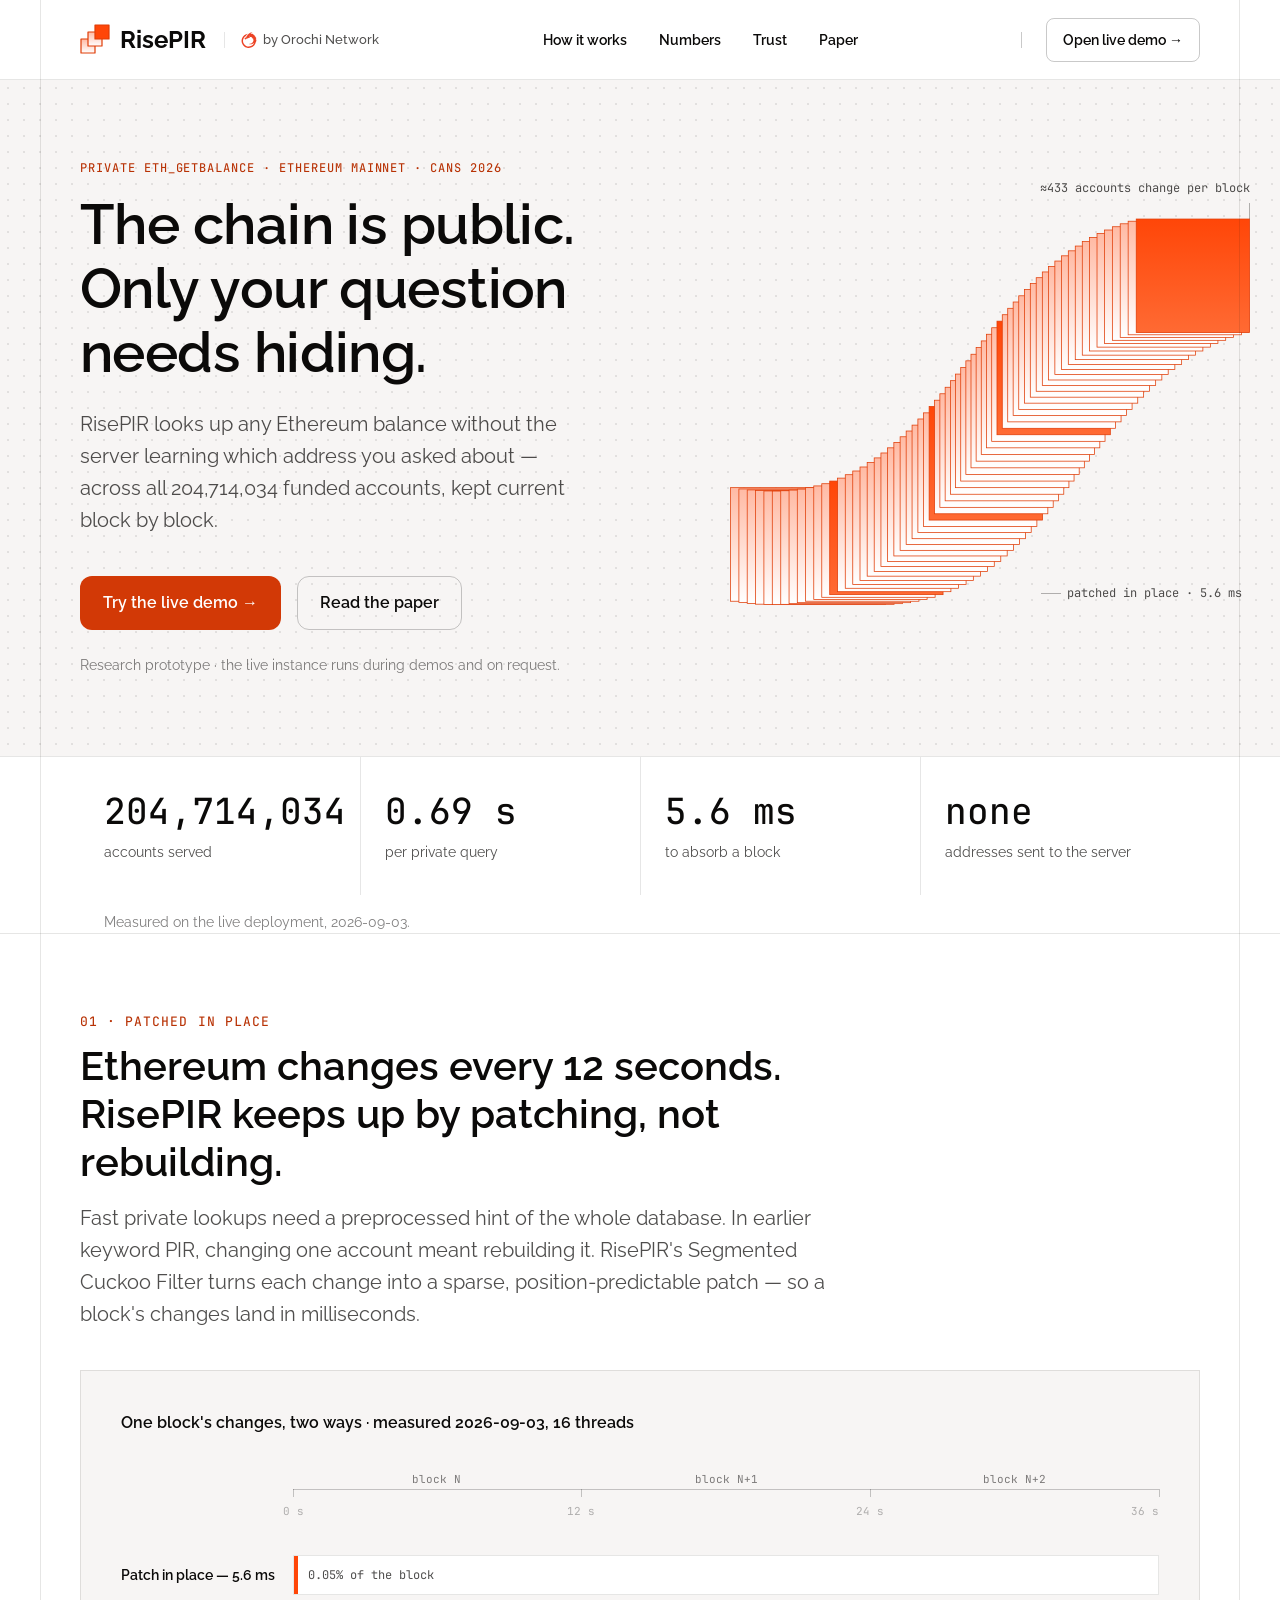
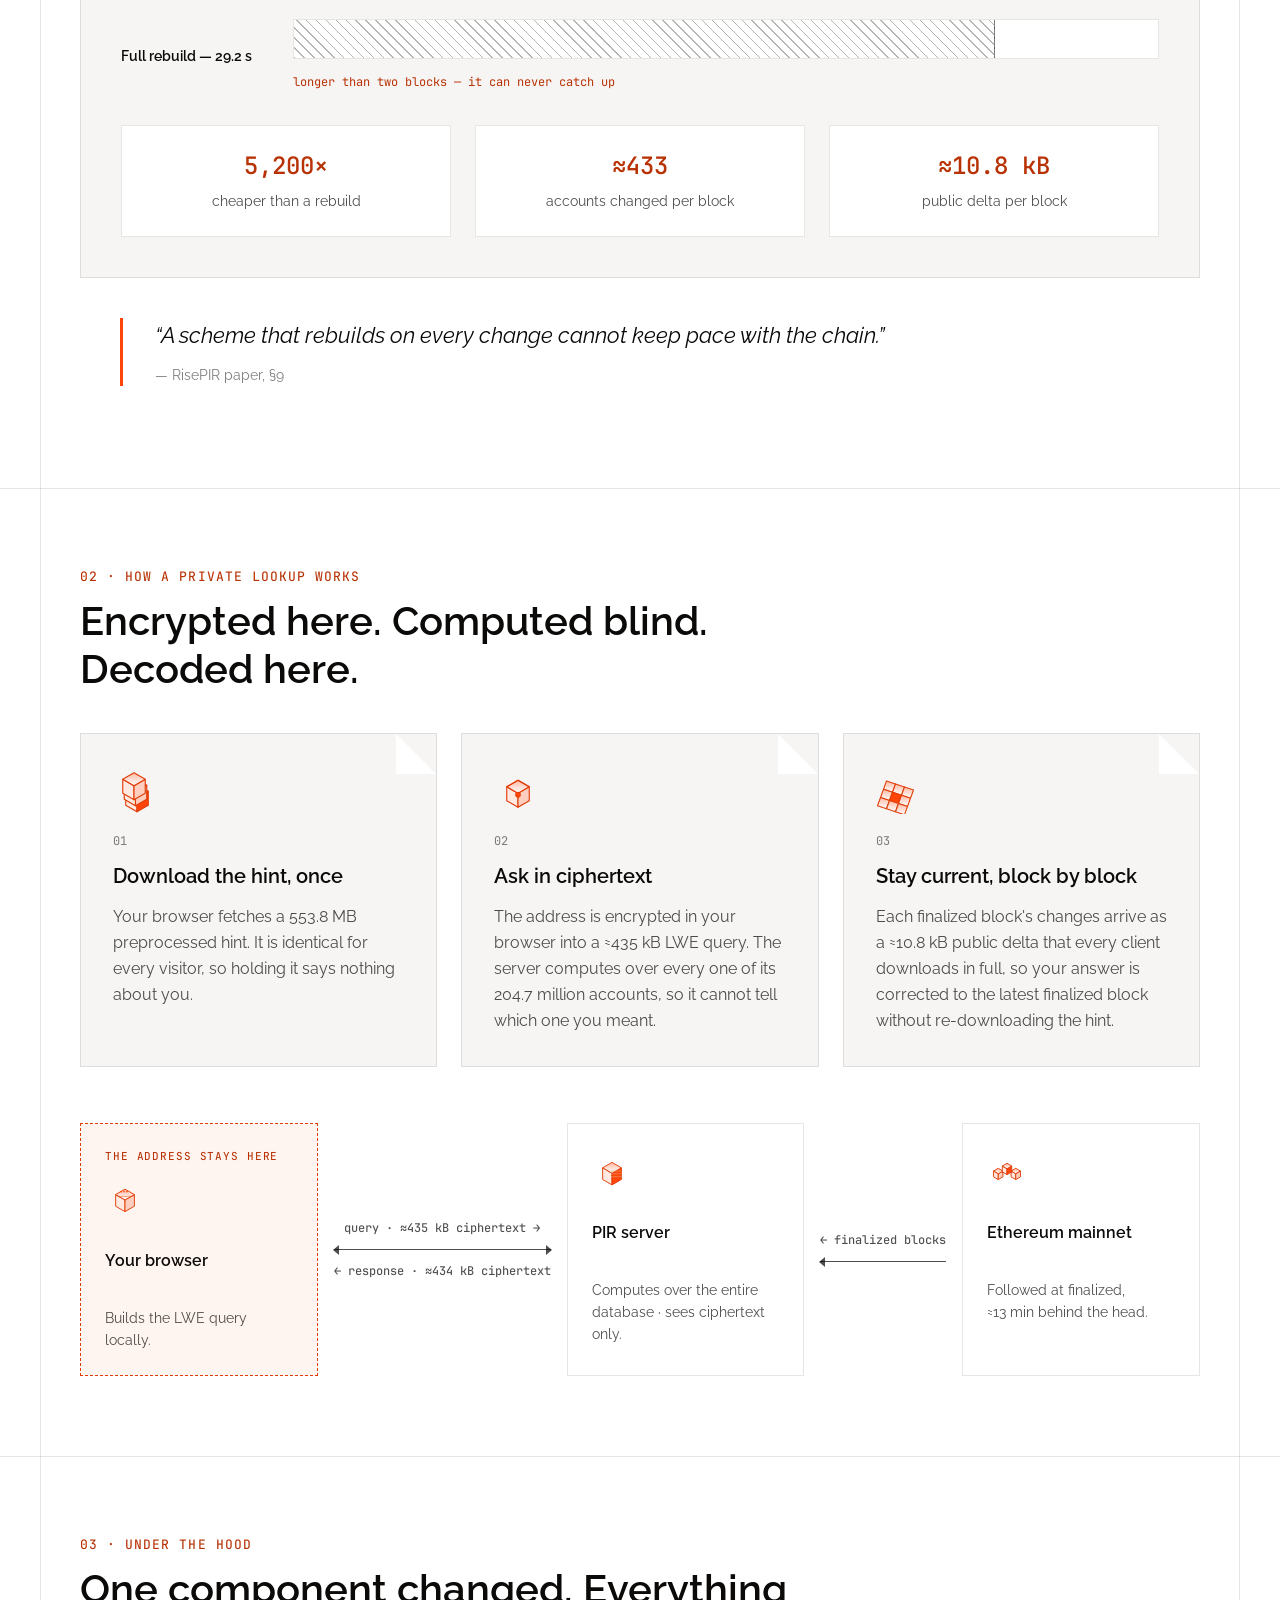
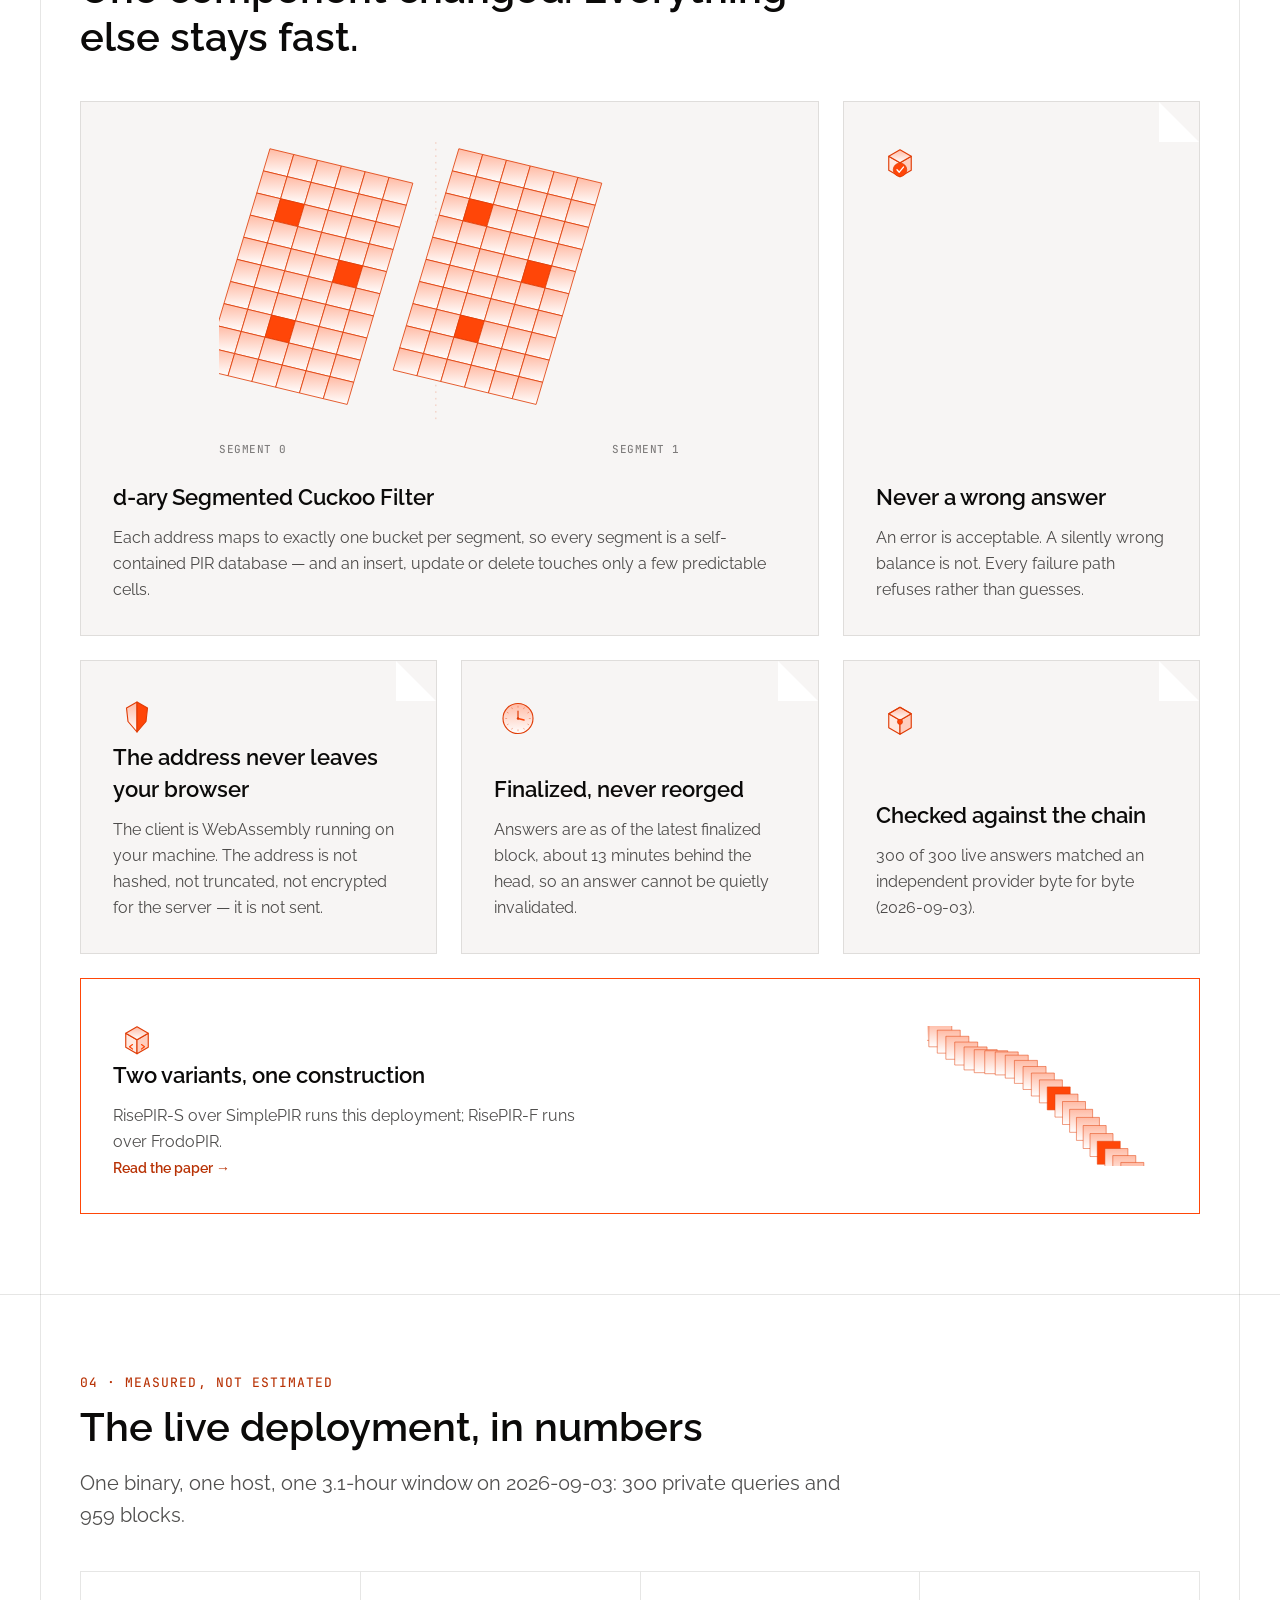
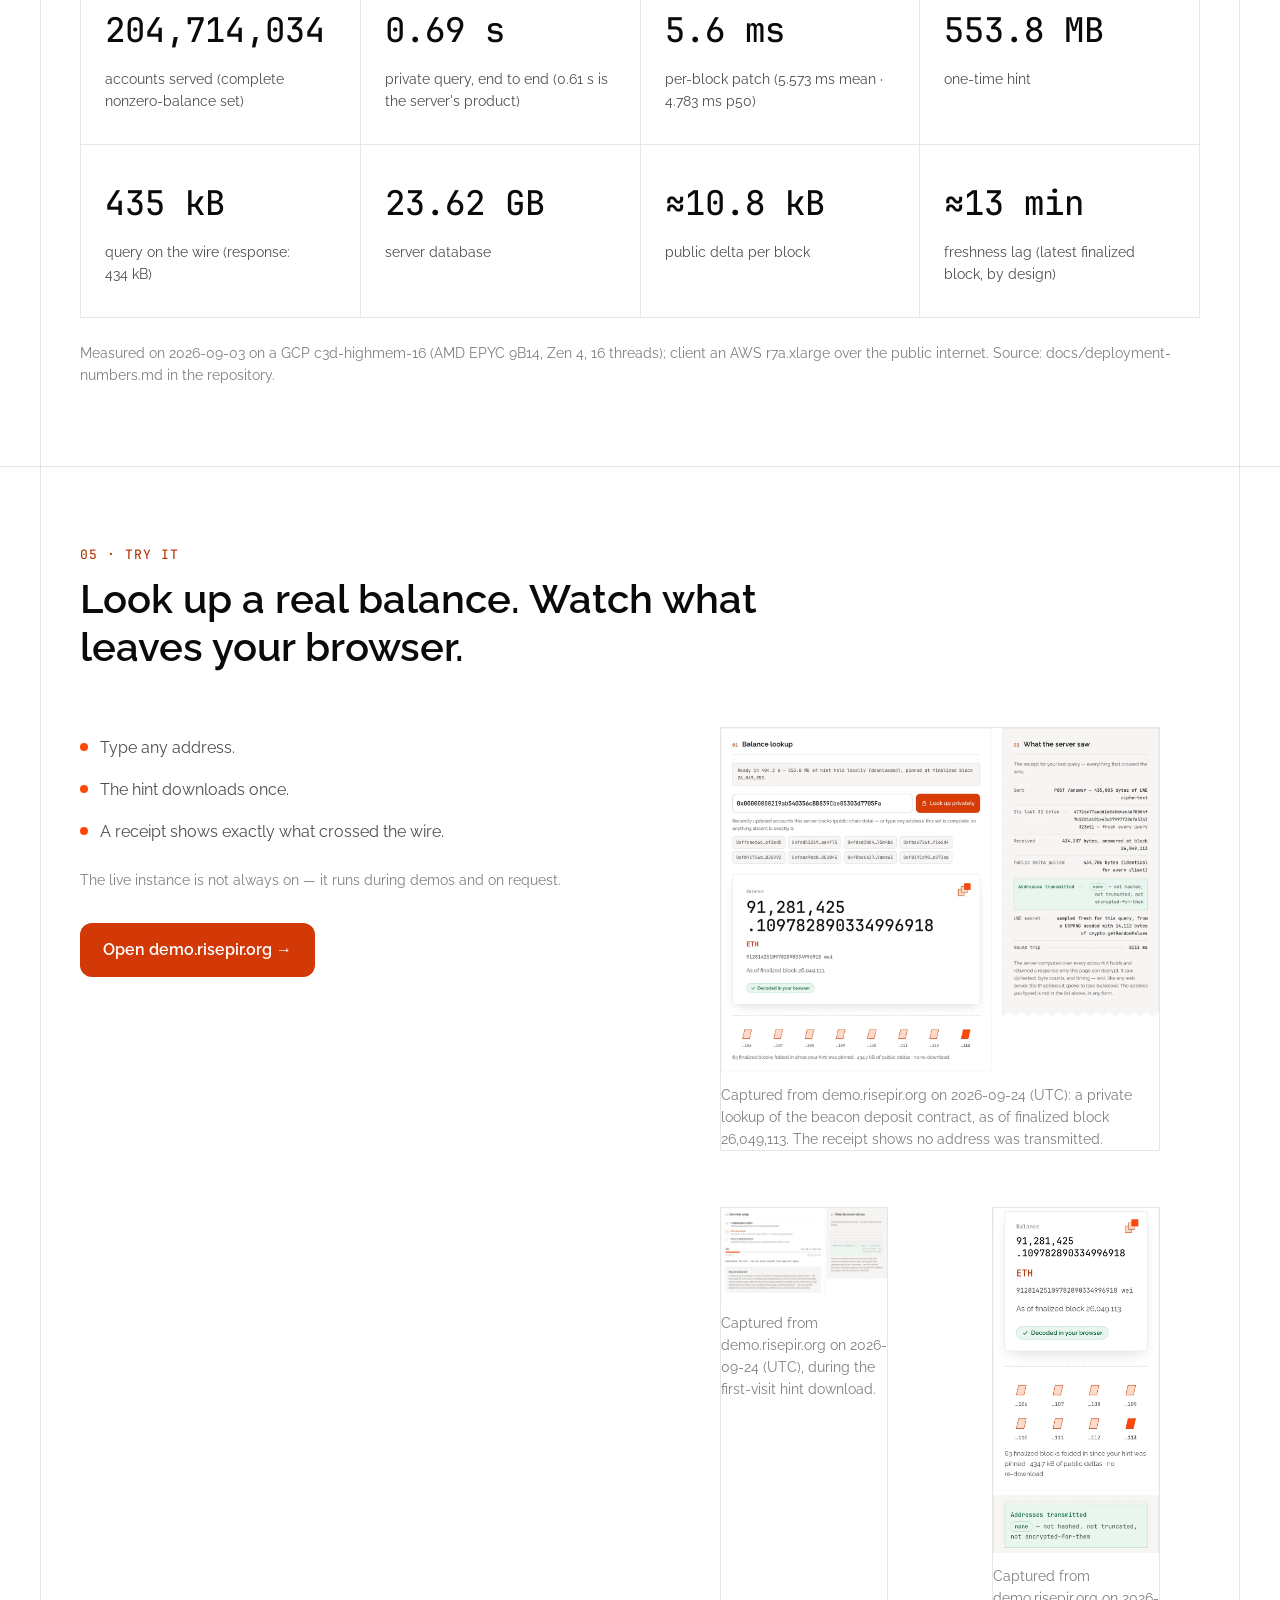
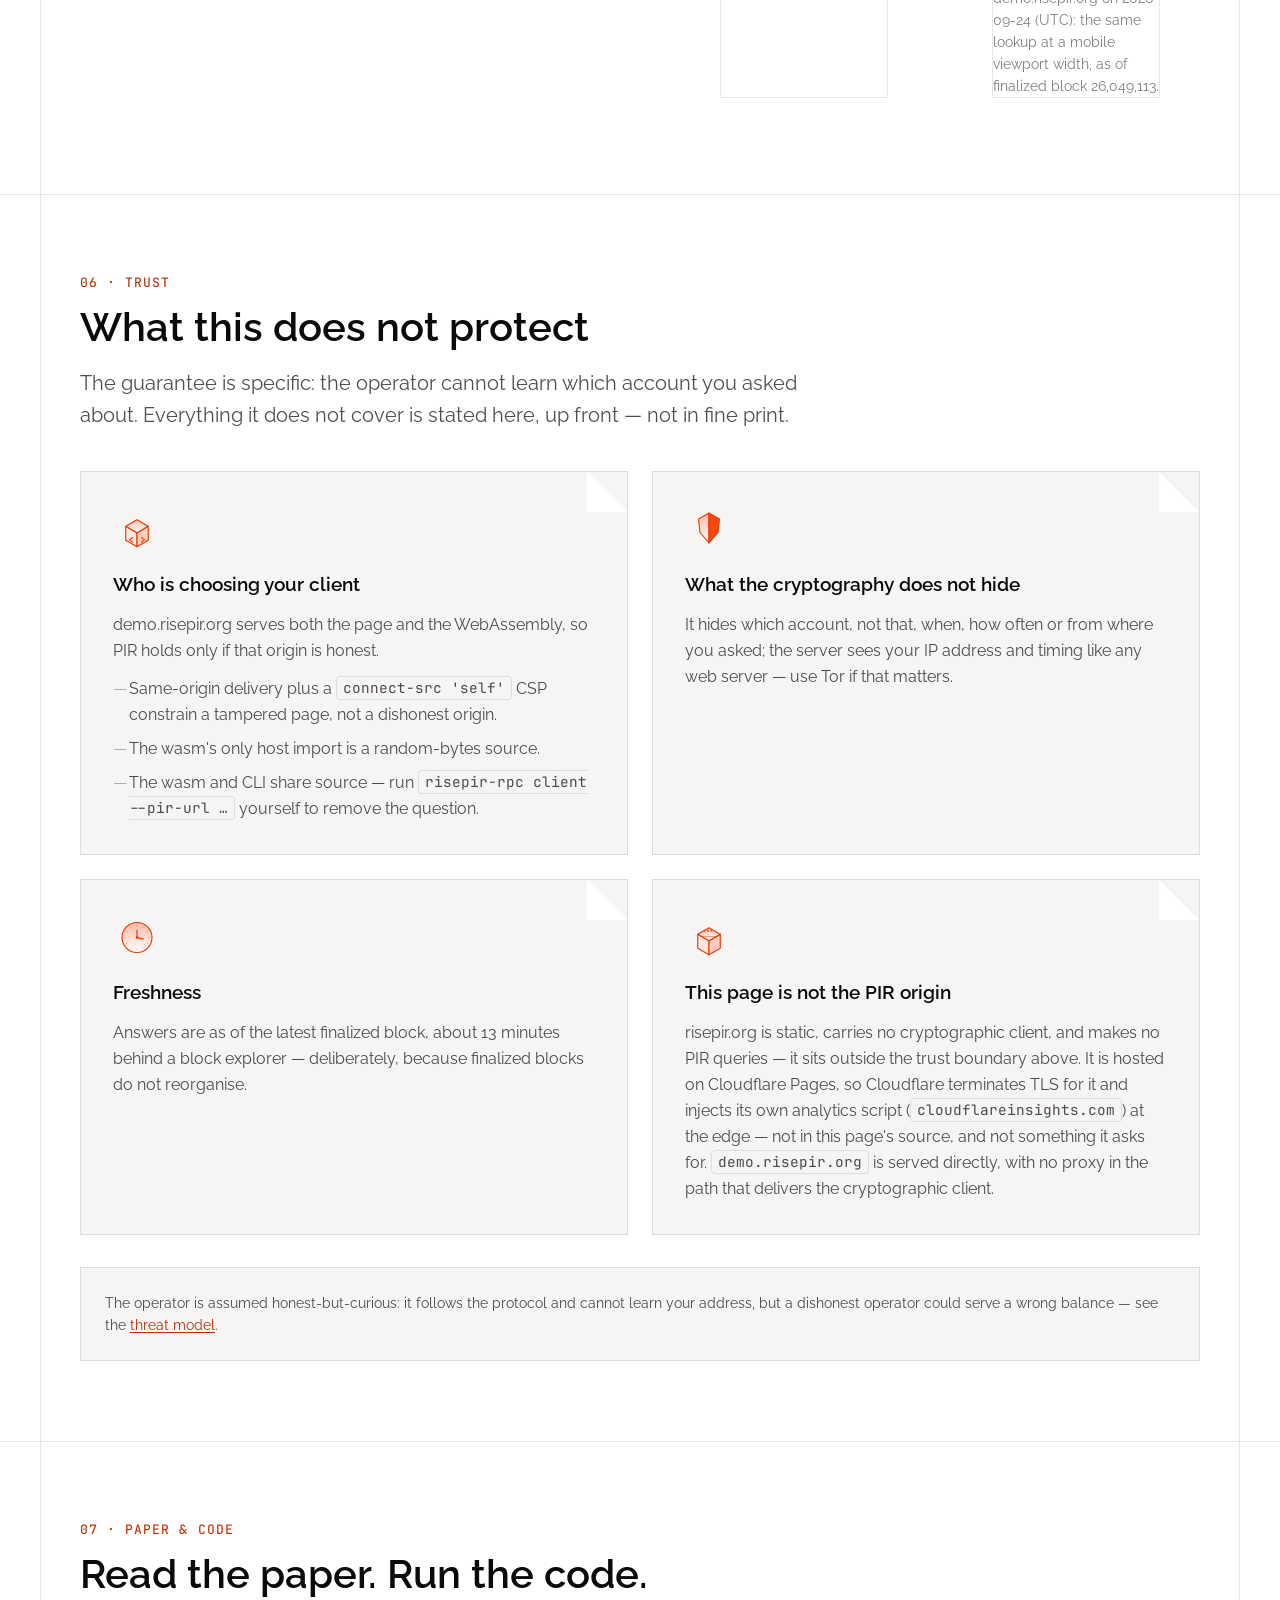
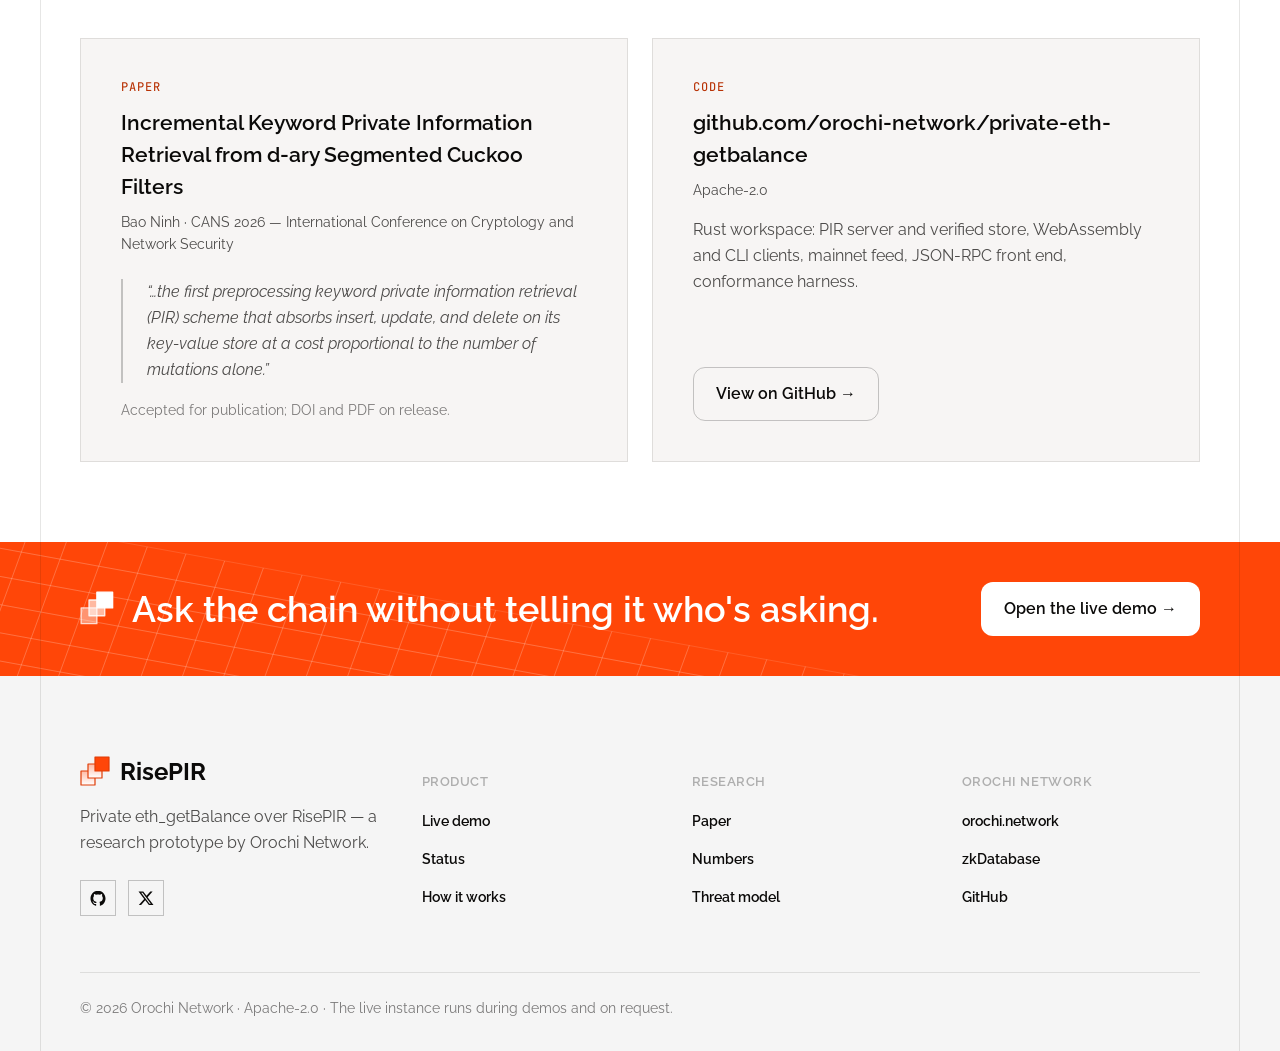
==== site/index.html @ 664b0fe9 "Merge remote-tracking branch 'upstream/main' into feat/15-landing-real-captures" ====
<!DOCTYPE html>
<html lang="en">
<head>
<meta charset="UTF-8">
<meta name="viewport" content="width=device-width, initial-scale=1">
<title>RisePIR — Private eth_getBalance for Ethereum mainnet</title>
<meta name="description" content="A keyword-PIR server that answers Ethereum eth_getBalance queries against the complete 204,714,034-account mainnet set without learning which account was asked.">

<meta property="og:title" content="RisePIR — Private eth_getBalance for Ethereum mainnet">
<meta property="og:description" content="LWE keyword-PIR over a Segmented Cuckoo Filter. The server computes over the entire mainnet balance set to answer one query, and never learns which account was asked.">
<meta property="og:type" content="website">
<meta property="og:url" content="https://risepir.org/">

<link rel="canonical" href="https://risepir.org/">
<link rel="icon" type="image/svg+xml" href="./favicon.svg?v=40e13f9a90">
<link rel="stylesheet" href="./style.css?v=abf3e912c5">
</head>
<body>
<a class="skip-link" href="#main">Skip to content</a>
<div class="page">

  <!-- ============================================================ NAV -->
  <header class="nav">
    <div class="container">
      <div class="nav-left">
        <div class="nav-lockup">
          <img class="mark" src="./assets/risepir-mark.svg" width="32" height="32" alt="">
          <span class="wordmark">RisePIR</span>
        </div>
        <div class="nav-by">
          <img class="orochi-sym" src="./assets/brand/orochi-net-logo-orochi-symbol.svg" width="16" height="16" alt="">
          <span>by Orochi Network</span>
        </div>
      </div>
      <nav class="nav-links" aria-label="Page sections">
        <a href="#how">How it works</a>
        <a href="#numbers">Numbers</a>
        <a href="#trust">Trust</a>
        <a href="#paper">Paper</a>
      </nav>
      <div class="nav-right">
        <div class="nav-divider"></div>
        <a class="btn btn-secondary btn-sm" href="#demo">Open live demo →</a>
        <details class="nav-menu">
          <summary aria-label="Menu">
            <svg viewBox="0 0 24 24" width="24" height="24" aria-hidden="true">
              <line x1="3" y1="6" x2="21" y2="6" stroke="#0B0A09" stroke-width="1.6" stroke-linecap="round"/>
              <line x1="3" y1="12" x2="21" y2="12" stroke="#0B0A09" stroke-width="1.6" stroke-linecap="round"/>
              <line x1="3" y1="18" x2="21" y2="18" stroke="#0B0A09" stroke-width="1.6" stroke-linecap="round"/>
            </svg>
          </summary>
          <nav class="nav-menu-panel" aria-label="Page sections">
            <a href="#how">How it works</a>
            <a href="#numbers">Numbers</a>
            <a href="#trust">Trust</a>
            <a href="#paper">Paper</a>
            <a class="btn btn-primary" href="#demo">Open live demo →</a>
          </nav>
        </details>
      </div>
    </div>
  </header>

  <main id="main" tabindex="-1">

  <!-- ============================================================ HERO -->
  <section class="hero dotted">
    <div class="container">
      <div class="hero-copy">
        <div class="eyebrow">Private eth_getBalance · Ethereum mainnet · CANS 2026</div>
        <h1>The chain is public. Only your question needs hiding.</h1>
        <p class="lead">RisePIR looks up any Ethereum balance without the server learning which address you asked about — across all 204,714,034 funded accounts, kept current block by block.</p>
        <div class="hero-actions">
          <a class="btn btn-primary" href="#demo">Try the live demo →</a>
          <a class="btn btn-secondary" href="#paper">Read the paper</a>
        </div>
        <p class="hero-fine">Research prototype · the live instance runs during demos and on request.</p>
      </div>
      <div class="hero-art">
        <img src="./assets/illustrations/hero-patched-ribbon.svg" width="720" height="560" alt="A ribbon of database scales, mostly pale, with a few solid-orange scales showing the block just patched">
        <div class="hero-callout hero-callout-1"><span>≈433&nbsp;accounts change per block</span><span class="leader"></span></div>
        <div class="hero-callout hero-callout-2"><span class="leader"></span><span>patched in place · 5.6&nbsp;ms</span></div>
      </div>
    </div>
  </section>

  <!-- ============================================================ STAT STRIP -->
  <section class="stat-strip">
    <div class="container">
      <div class="stat-cell"><span class="v num">204,714,034</span><span class="l">accounts served</span></div>
      <div class="stat-cell"><span class="v num">0.69 s</span><span class="l">per private query</span></div>
      <div class="stat-cell"><span class="v num">5.6 ms</span><span class="l">to absorb a block</span></div>
      <div class="stat-cell"><span class="v num">none</span><span class="l">addresses sent to the server</span></div>
    </div>
    <div class="container"><p class="stat-caption">Measured on the live deployment, <span class="nowrap">2026-09-03</span>.</p></div>
  </section>

  <!-- ============================================================ 01 PATCHED IN PLACE -->
  <section class="section section-pad" id="how">
    <div class="container">
      <div class="section-num">01 · Patched in place</div>
      <div class="section-head">
        <h2>Ethereum changes every 12&nbsp;seconds. RisePIR keeps up by patching, not rebuilding.</h2>
        <p class="lede">Fast private lookups need a preprocessed hint of the whole database. In earlier keyword PIR, changing one account meant rebuilding it. RisePIR's Segmented Cuckoo Filter turns each change into a sparse, position-predictable patch — so a block's changes land in milliseconds.</p>
      </div>

      <div class="chart-card">
        <div class="chart-title">One block's changes, two ways · measured <span class="nowrap">2026-09-03</span>, 16&nbsp;threads</div>

        <div class="chart-blockline">
          <div class="spacer"></div>
          <div class="blockmarks">
            <span class="blocklabel pos-1">block N</span>
            <span class="blocklabel pos-2">block N+1</span>
            <span class="blocklabel pos-3">block N+2</span>
            <i class="pos-0"></i><i class="pos-33"></i><i class="pos-66"></i><i class="pos-100"></i>
            <span class="ticklabel pos-0">0&nbsp;s</span>
            <span class="ticklabel pos-33">12&nbsp;s</span>
            <span class="ticklabel pos-66">24&nbsp;s</span>
            <span class="ticklabel pos-100">36&nbsp;s</span>
          </div>
        </div>

        <div class="chart-row">
          <div class="row-label">Patch in place — 5.6&nbsp;ms</div>
          <div class="chart-row-cell">
            <div class="chart-track">
              <div class="bar-patch"></div>
              <div class="chart-callout callout-patch">0.05% of the block</div>
            </div>
          </div>
        </div>

        <div class="chart-row rebuild-row">
          <div class="row-label">Full rebuild — 29.2&nbsp;s</div>
          <div class="chart-row-cell">
            <div class="chart-track">
              <div class="bar-rebuild"></div>
            </div>
            <div class="chart-callout warn">longer than two blocks — it can never catch up</div>
          </div>
        </div>

        <div class="fact-cards">
          <div class="fact-card"><div class="fc-num num">5,200×</div><div class="fc-label">cheaper than a rebuild</div></div>
          <div class="fact-card"><div class="fc-num num">≈433</div><div class="fc-label">accounts changed per block</div></div>
          <div class="fact-card"><div class="fc-num num">≈10.8&nbsp;kB</div><div class="fc-label">public delta per block</div></div>
        </div>
      </div>

      <blockquote class="pull-quote">
        “A scheme that rebuilds on every change cannot keep pace with the chain.”
        <cite>— RisePIR paper, §9</cite>
      </blockquote>
    </div>
  </section>

  <!-- ============================================================ 02 HOW A PRIVATE LOOKUP WORKS -->
  <section class="section section-pad hairline-top">
    <div class="container">
      <div class="section-num">02 · How a private lookup works</div>
      <div class="section-head">
        <h2>Encrypted here. Computed blind. Decoded here.</h2>
      </div>

      <div class="step-cards">
        <div class="step-card">
          <img class="corner" src="./assets/brand/illustration-ori-paper.svg" width="40" height="40" alt="">
          <img class="step-icon" src="./assets/illustrations/icon-hint.svg" width="48" height="48" alt="">
          <div class="step-no">01</div>
          <h3>Download the hint, once</h3>
          <p>Your browser fetches a 553.8&nbsp;MB preprocessed hint. It is identical for every visitor, so holding it says nothing about you.</p>
        </div>
        <div class="step-card">
          <img class="corner" src="./assets/brand/illustration-ori-paper.svg" width="40" height="40" alt="">
          <img class="step-icon" src="./assets/illustrations/icon-query.svg" width="48" height="48" alt="">
          <div class="step-no">02</div>
          <h3>Ask in ciphertext</h3>
          <p>The address is encrypted in your browser into a ≈435&nbsp;kB LWE query. The server computes over every one of its 204.7&nbsp;million accounts, so it cannot tell which one you meant.</p>
        </div>
        <div class="step-card">
          <img class="corner" src="./assets/brand/illustration-ori-paper.svg" width="40" height="40" alt="">
          <img class="step-icon" src="./assets/illustrations/icon-patch.svg" width="48" height="48" alt="">
          <div class="step-no">03</div>
          <h3>Stay current, block by block</h3>
          <p>Each finalized block's changes arrive as a ≈10.8&nbsp;kB public delta that every client downloads in full, so your answer is corrected to the latest finalized block without re-downloading the hint.</p>
        </div>
      </div>

      <div class="diagram">
        <div class="diagram-box trust">
          <div class="tb-label eyebrow">The address stays here</div>
          <img class="db-icon" src="./assets/illustrations/icon-browser.svg" width="40" height="40" alt="">
          <h4>Your browser</h4>
          <p>Builds the LWE query locally.</p>
        </div>
        <div class="diagram-arrows">
          <div class="arrow-label">query · ≈435&nbsp;kB ciphertext →</div>
          <div class="arrow-track both"><span class="head head-left"></span><span class="head head-right"></span></div>
          <div class="arrow-label">← response · ≈434&nbsp;kB ciphertext</div>
        </div>
        <div class="diagram-box">
          <img class="db-icon" src="./assets/illustrations/icon-server.svg" width="40" height="40" alt="">
          <h4>PIR server</h4>
          <p>Computes over the entire database · sees ciphertext only.</p>
        </div>
        <div class="diagram-arrows">
          <div class="arrow-label">← finalized blocks</div>
          <div class="arrow-track left-only"><span class="head head-left"></span></div>
        </div>
        <div class="diagram-box">
          <img class="db-icon" src="./assets/illustrations/icon-chain.svg" width="40" height="40" alt="">
          <h4>Ethereum mainnet</h4>
          <p>Followed at finalized, ≈13&nbsp;min behind the head.</p>
        </div>
      </div>
    </div>
  </section>

  <!-- ============================================================ 03 UNDER THE HOOD (BENTO) -->
  <section class="section section-pad hairline-top">
    <div class="container">
      <div class="section-num">03 · Under the hood</div>
      <div class="section-head">
        <h2>One component changed. Everything else stays fast.</h2>
      </div>

      <div class="bento">
        <div class="bento-tile big">
          <div class="bento-art">
            <img src="./assets/illustrations/segment-grid.svg" width="560" height="360" alt="A grid of buckets in two segments; a few highlighted orange as the ones a mutation touches">
            <div class="segment-labels"><span>segment 0</span><span>segment 1</span></div>
          </div>
          <h3>d-ary Segmented Cuckoo Filter</h3>
          <p>Each address maps to exactly one bucket per segment, so every segment is a self-contained PIR database — and an insert, update or delete touches only a few predictable cells.</p>
        </div>

        <div class="bento-tile">
          <img class="corner" src="./assets/brand/illustration-ori-paper.svg" width="40" height="40" alt="">
          <img class="step-icon" src="./assets/illustrations/icon-check.svg" width="48" height="48" alt="">
          <h3>Never a wrong answer</h3>
          <p>An error is acceptable. A silently wrong balance is not. Every failure path refuses rather than guesses.</p>
        </div>

        <div class="bento-tile">
          <img class="corner" src="./assets/brand/illustration-ori-paper.svg" width="40" height="40" alt="">
          <img class="step-icon" src="./assets/illustrations/icon-shield.svg" width="48" height="48" alt="">
          <h3>The address never leaves your browser</h3>
          <p>The client is WebAssembly running on your machine. The address is not hashed, not truncated, not encrypted for the server — it is not sent.</p>
        </div>

        <div class="bento-tile">
          <img class="corner" src="./assets/brand/illustration-ori-paper.svg" width="40" height="40" alt="">
          <img class="step-icon" src="./assets/illustrations/icon-clock.svg" width="48" height="48" alt="">
          <h3>Finalized, never reorged</h3>
          <p>Answers are as of the latest finalized block, about 13&nbsp;minutes behind the head, so an answer cannot be quietly invalidated.</p>
        </div>

        <div class="bento-tile">
          <img class="corner" src="./assets/brand/illustration-ori-paper.svg" width="40" height="40" alt="">
          <img class="step-icon" src="./assets/illustrations/icon-query.svg" width="48" height="48" alt="">
          <h3>Checked against the chain</h3>
          <p>300 of 300 live answers matched an independent provider byte for byte (<span class="nowrap">2026-09-03</span>).</p>
        </div>

        <div class="bento-tile cta full">
          <div class="cta-text">
            <img class="step-icon" src="./assets/illustrations/icon-code.svg" width="48" height="48" alt="">
            <h3>Two variants, one construction</h3>
            <p>RisePIR-S over SimplePIR runs this deployment; RisePIR-F runs over FrodoPIR.</p>
            <a class="cta-link" href="#paper">Read the paper →</a>
          </div>
          <img class="cta-art" src="./assets/illustrations/ribbon-corner.svg" width="240" height="140" alt="">
        </div>
      </div>
    </div>
  </section>

  <!-- ============================================================ 04 MEASURED, NOT ESTIMATED -->
  <section class="section section-pad hairline-top" id="numbers">
    <div class="container">
      <div class="section-num">04 · Measured, not estimated</div>
      <div class="section-head">
        <h2>The live deployment, in numbers</h2>
        <p class="lede">One binary, one host, one 3.1-hour window on <span class="nowrap">2026-09-03</span>: 300 private queries and 959&nbsp;blocks.</p>
      </div>

      <div class="numbers-grid">
        <div class="numbers-tile"><span class="v num">204,714,034</span><span class="l">accounts served (complete nonzero-balance set)</span></div>
        <div class="numbers-tile"><span class="v num">0.69 s</span><span class="l">private query, end to end (0.61&nbsp;s is the server's product)</span></div>
        <div class="numbers-tile"><span class="v num">5.6 ms</span><span class="l">per-block patch (5.573&nbsp;ms mean · 4.783&nbsp;ms p50)</span></div>
        <div class="numbers-tile"><span class="v num">553.8 MB</span><span class="l">one-time hint</span></div>
        <div class="numbers-tile"><span class="v num">435 kB</span><span class="l">query on the wire (response: 434&nbsp;kB)</span></div>
        <div class="numbers-tile"><span class="v num">23.62 GB</span><span class="l">server database</span></div>
        <div class="numbers-tile"><span class="v num">≈10.8 kB</span><span class="l">public delta per block</span></div>
        <div class="numbers-tile"><span class="v num">≈13 min</span><span class="l">freshness lag (latest finalized block, by design)</span></div>
      </div>
      <p class="numbers-foot">Measured on <span class="nowrap">2026-09-03</span> on a GCP c3d-highmem-16 (AMD EPYC 9B14, Zen 4, 16&nbsp;threads); client an AWS r7a.xlarge over the public internet. Source: docs/deployment-numbers.md in the repository.</p>
    </div>
  </section>

  <!-- ============================================================ 05 TRY IT -->
  <section class="section section-pad hairline-top" id="demo">
    <div class="container">
      <div class="section-num">05 · Try it</div>
      <div class="section-head">
        <h2>Look up a real balance. Watch what leaves your browser.</h2>
      </div>

      <div class="try-grid">
        <div>
          <div class="try-bullets">
            <div class="try-bullet"><span class="dot"></span><p>Type any address.</p></div>
            <div class="try-bullet"><span class="dot"></span><p>The hint downloads once.</p></div>
            <div class="try-bullet"><span class="dot"></span><p>A receipt shows exactly what crossed the wire.</p></div>
          </div>
          <p class="try-note">The live instance is not always on — it runs during demos and on request.</p>
          <div class="try-actions"><a class="btn btn-primary" href="https://demo.risepir.org">Open demo.risepir.org →</a></div>
        </div>

        <div class="try-captures">
          <figure class="capture-card capture-primary">
            <img src="./assets/demo-result-1440.webp" width="1400" height="1100" loading="lazy"
              alt="Screenshot of demo.risepir.org: a completed private balance lookup for the Ethereum beacon deposit contract, showing the decoded balance and the receipt of everything that crossed the wire, including the highlighted &quot;Addresses transmitted: none&quot; row.">
            <figcaption class="capture-caption">Captured from demo.risepir.org on 2026-09-24 (UTC): a private lookup of the beacon deposit contract, as of finalized block 26,049,113. The receipt shows no address was transmitted.</figcaption>
          </figure>

          <div class="capture-secondary">
            <figure class="capture-card">
              <img src="./assets/demo-boot-1440.webp" width="1400" height="769" loading="lazy"
                alt="Screenshot of demo.risepir.org during the first-visit one-time setup: the hint download in progress, and the receipt panel before any lookup has run.">
              <figcaption class="capture-caption">Captured from demo.risepir.org on 2026-09-24 (UTC), during the first-visit hint download.</figcaption>
            </figure>
            <figure class="capture-card">
              <img src="./assets/demo-result-390.webp" width="640" height="1327" loading="lazy"
                alt="Screenshot of demo.risepir.org at a mobile viewport width: the same beacon deposit contract lookup, and the receipt's &quot;Addresses transmitted: none&quot; row.">
              <figcaption class="capture-caption">Captured from demo.risepir.org on 2026-09-24 (UTC): the same lookup at a mobile viewport width, as of finalized block 26,049,113.</figcaption>
            </figure>
          </div>
        </div>
      </div>
    </div>
  </section>

  <!-- ============================================================ 06 TRUST -->
  <section class="section section-pad hairline-top" id="trust">
    <div class="container">
      <div class="section-num">06 · Trust</div>
      <div class="section-head">
        <h2>What this does not protect</h2>
        <p class="lede">The guarantee is specific: the operator cannot learn which account you asked about. Everything it does not cover is stated here, up front — not in fine print.</p>
      </div>

      <div class="trust-grid">
        <div class="trust-card">
          <img class="corner" src="./assets/brand/illustration-ori-paper.svg" width="40" height="40" alt="">
          <img class="tc-icon" src="./assets/illustrations/icon-code.svg" width="48" height="48" alt="">
          <h3>Who is choosing your client</h3>
          <p>demo.risepir.org serves both the page and the WebAssembly, so PIR holds only if that origin is honest.</p>
          <ul>
            <li>Same-origin delivery plus a <code>connect-src 'self'</code> CSP constrain a tampered page, not a dishonest origin.</li>
            <li>The wasm's only host import is a random-bytes source.</li>
            <li>The wasm and CLI share source — run <code>risepir-rpc client --pir-url …</code> yourself to remove the question.</li>
          </ul>
        </div>
        <div class="trust-card">
          <img class="corner" src="./assets/brand/illustration-ori-paper.svg" width="40" height="40" alt="">
          <img class="tc-icon" src="./assets/illustrations/icon-shield.svg" width="48" height="48" alt="">
          <h3>What the cryptography does not hide</h3>
          <p>It hides which account, not that, when, how often or from where you asked; the server sees your IP address and timing like any web server — use Tor if that matters.</p>
        </div>
        <div class="trust-card">
          <img class="corner" src="./assets/brand/illustration-ori-paper.svg" width="40" height="40" alt="">
          <img class="tc-icon" src="./assets/illustrations/icon-clock.svg" width="48" height="48" alt="">
          <h3>Freshness</h3>
          <p>Answers are as of the latest finalized block, about 13&nbsp;minutes behind a block explorer — deliberately, because finalized blocks do not reorganise.</p>
        </div>
        <div class="trust-card">
          <img class="corner" src="./assets/brand/illustration-ori-paper.svg" width="40" height="40" alt="">
          <img class="tc-icon" src="./assets/illustrations/icon-browser.svg" width="48" height="48" alt="">
          <h3>This page is not the PIR origin</h3>
          <p>risepir.org is static, carries no cryptographic client, and makes no PIR queries — it sits outside the trust boundary above. It is hosted on Cloudflare Pages, so Cloudflare terminates TLS for it and injects its own analytics script (<code>cloudflareinsights.com</code>) at the edge — not in this page's source, and not something it asks for. <code>demo.risepir.org</code> is served directly, with no proxy in the path that delivers the cryptographic client.</p>
        </div>
      </div>

      <div class="trust-note">The operator is assumed honest-but-curious: it follows the protocol and cannot learn your address, but a dishonest operator could serve a wrong balance — see the <a href="https://github.com/orochi-network/private-eth-getbalance/blob/main/docs/threat-model.md">threat model</a>.</div>
    </div>
  </section>

  <!-- ============================================================ 07 PAPER & CODE -->
  <section class="section section-pad hairline-top" id="paper">
    <div class="container">
      <div class="section-num">07 · Paper &amp; code</div>
      <div class="section-head">
        <h2>Read the paper. Run the code.</h2>
      </div>
      <div class="paper-grid">
        <div class="paper-card">
          <div class="pc-label eyebrow">Paper</div>
          <h3>Incremental Keyword Private Information Retrieval from d-ary Segmented Cuckoo Filters</h3>
          <div class="pc-meta">Bao Ninh · CANS 2026 — International Conference on Cryptology and Network Security</div>
          <blockquote>“…the first preprocessing keyword private information retrieval (PIR) scheme that absorbs insert, update, and delete on its key-value store at a cost proportional to the number of mutations alone.”</blockquote>
          <!-- TODO: add DOI and PDF link once the proceedings are published -->
          <p class="pc-note">Accepted for publication; DOI and PDF on release.</p>
        </div>
        <div class="paper-card">
          <div class="pc-label eyebrow">Code</div>
          <h3>github.com/orochi-network/private-eth-getbalance</h3>
          <div class="pc-meta">Apache-2.0</div>
          <p class="pc-desc">Rust workspace: PIR server and verified store, WebAssembly and CLI clients, mainnet feed, JSON-RPC front end, conformance harness.</p>
          <div class="pc-cta"><a class="btn btn-secondary" href="https://github.com/orochi-network/private-eth-getbalance">View on GitHub →</a></div>
        </div>
      </div>
    </div>
  </section>

  </main>

  <!-- ============================================================ CTA BANNER -->
  <section class="cta-banner">
    <img class="banner-pattern" src="./assets/illustrations/banner-pattern.svg" alt="">
    <div class="container">
      <div class="banner-headline">
        <img class="banner-mark" src="./assets/risepir-mark-mono-white.svg" width="36" height="36" alt="">
        <h2>Ask the chain without<br class="banner-break"> telling it who's asking.</h2>
      </div>
      <a class="btn btn-outline-white" href="#demo">Open the live demo →</a>
    </div>
  </section>

  <!-- ============================================================ FOOTER -->
  <footer class="footer dotted">
    <div class="container">
      <div class="footer-top">
        <div class="footer-brand">
          <div class="nav-lockup">
            <img class="mark" src="./assets/risepir-mark.svg" width="32" height="32" alt="">
            <span class="wordmark">RisePIR</span>
          </div>
          <p>Private eth_getBalance over RisePIR — a research prototype by Orochi Network.</p>
          <div class="footer-social">
            <a href="https://github.com/orochi-network/private-eth-getbalance"><img src="./assets/brand/footer-social-github.svg" width="18" height="18" alt="GitHub"></a>
            <a href="https://x.com/OrochiNetwork"><img src="./assets/brand/footer-social-x.svg" width="18" height="18" alt="X"></a>
          </div>
        </div>
        <div class="footer-col">
          <h4>Product</h4>
          <ul>
            <li><a href="#demo">Live demo</a></li>
            <li><a href="https://demo.risepir.org/status">Status</a></li>
            <li><a href="#how">How it works</a></li>
          </ul>
        </div>
        <div class="footer-col">
          <h4>Research</h4>
          <ul>
            <li><a href="#paper">Paper</a></li>
            <li><a href="#numbers">Numbers</a></li>
            <li><a href="https://github.com/orochi-network/private-eth-getbalance/blob/main/docs/threat-model.md">Threat model</a></li>
          </ul>
        </div>
        <div class="footer-col">
          <h4>Orochi Network</h4>
          <ul>
            <li><a href="https://orochi.network">orochi.network</a></li>
            <li><a href="https://github.com/orochi-network/zkDatabase">zkDatabase</a></li>
            <li><a href="https://github.com/orochi-network">GitHub</a></li>
          </ul>
        </div>
      </div>
      <div class="footer-bottom">© 2026 Orochi Network · Apache-2.0 · The live instance runs during demos and on request.</div>
    </div>
  </footer>

</div>
</body>
</html>
---- site/style.css ----
/* RisePIR landing page — risepir.org
   Static, self-contained stylesheet. Self-hosted fonts, no external requests, light theme only.
   Design tokens are a copy of the approved brand tokens (Orochi Network / zkDatabase lineage). */

/* ---- Self-hosted webfonts (OFL-1.1, licenses in fonts/) ---- */
@font-face {
  font-family: "Raleway";
  src: url("fonts/raleway.woff2") format("woff2");
  font-weight: 100 900;
  font-style: normal;
  font-display: swap;
}

@font-face {
  font-family: "Raleway";
  src: url("fonts/raleway-italic.woff2") format("woff2");
  font-weight: 100 900;
  font-style: italic;
  font-display: swap;
}

@font-face {
  font-family: "JetBrains Mono";
  src: url("fonts/jetbrains-mono.woff2") format("woff2");
  font-weight: 100 800;
  font-style: normal;
  font-display: swap;
}

*, *::before, *::after { box-sizing: border-box; }

:root {
  /* ---- Brand orange (Orochi / zkDatabase family) ---- */
  --brand:        #FF4608;
  --brand-deep:   #D23906;
  --brand-hover:  #B83205;
  --brand-ink:    #B83205;
  --brand-stroke: #E03C06;
  --brand-400:    #FF8D66;
  --brand-300:    #FFBAA4;
  --brand-200:    #FFCEBE;
  --brand-100:    #FFE9E0;
  --brand-50:     #FFF5F0;
  --brand-dark:   #751D00;

  /* ---- Neutrals ---- */
  --ink:     #0B0A09;
  --ink-2:   #282727;
  --ink-70:  rgba(11,10,9,.72);
  --ink-50:  rgba(11,10,9,.52);
  --ink-30:  rgba(11,10,9,.30);
  --line:    rgba(11,10,9,.10);
  --line-2:  rgba(11,10,9,.22);
  --dots:    rgba(11,10,9,.09);

  --bg:      #FFFFFF;
  --paper:   #F7F5F4;
  --paper-2: #F5F5F5;

  /* ---- Status ---- */
  --ok:      #17693F;  --ok-bg:   #E8F5EE;  --ok-line:   #B9E0CB;
  --warn:    #8A5300;  --warn-bg: #FFF4DB;  --warn-line: #F2D59A;
  --err:     #B42318;  --err-bg:  #FDECEA;  --err-line:  #F4C1BC;

  /* ---- Type ---- */
  --font-sans: 'Raleway', -apple-system, 'Segoe UI', Roboto, Helvetica, Arial, sans-serif;
  --font-mono: 'JetBrains Mono', ui-monospace, 'SF Mono', Menlo, Consolas, monospace;

  --t-display: 600 64px/72px var(--font-sans);
  --t-h2:      600 40px/48px var(--font-sans);
  --t-h3:      600 24px/32px var(--font-sans);
  --t-lead:    400 20px/32px var(--font-sans);
  --t-body:    400 16px/26px var(--font-sans);
  --t-small:   400 14px/22px var(--font-sans);
  --t-button:  600 16px/24px var(--font-sans);
  --t-nav:     600 14px/22px var(--font-sans);
  --t-eyebrow: 500 12px/16px var(--font-mono);
  --t-mono:    400 14px/22px var(--font-mono);
  --t-stat:    500 44px/52px var(--font-mono);
  --t-balance: 500 56px/64px var(--font-mono);

  /* ---- Space / layout ---- */
  --s-1: 4px;  --s-2: 8px;  --s-3: 12px; --s-4: 16px; --s-5: 24px;
  --s-6: 32px; --s-7: 40px; --s-8: 56px; --s-9: 80px; --s-10: 120px;
  --frame-inset: 40px;
  --content: 1200px;
  --nav-h: 80px;

  /* ---- Radii / elevation ---- */
  --r-chip: 8px;  --r-btn: 12px;  --r-input: 12px;  --r-card: 0px;  --r-pill: 999px;
  --shadow-soft: -4px 4px 4px rgba(11,10,9,.02);
  --shadow-lift: 0 12px 32px -12px rgba(11,10,9,.18);
}

html { -webkit-text-size-adjust: 100%; }

html, body { margin: 0; padding: 0; }

body {
  background: var(--bg);
  color: var(--ink);
  font: var(--t-body);
  -webkit-font-smoothing: antialiased;
  text-rendering: optimizeLegibility;
}

img, svg { display: block; max-width: 100%; }
a { color: inherit; text-decoration: none; }
ul { margin: 0; padding: 0; list-style: none; }
h1, h2, h3, p, dl, dd, dt { margin: 0; }

code {
  font-family: var(--font-mono);
  background: var(--paper);
  border: 1px solid var(--line);
  padding: 0.1em 0.4em;
  border-radius: 4px;
  font-size: 0.9em;
}

.num { font-variant-numeric: lining-nums tabular-nums; }
.nowrap { white-space: nowrap; }

/* safety: long mono numbers/addresses must never force horizontal overflow */
.stat-cell .v, .numbers-tile .v, .chart-callout, .arrow-label {
  overflow-wrap: anywhere;
}
/* safety: grid/flex children must be allowed to shrink below their content's min-content size */
.try-grid > *, .diagram > *, .bento > *, .numbers-grid > *, .trust-grid > *,
.paper-grid > *, .footer-top > *, .step-cards > *, .stat-strip .container > * {
  min-width: 0;
}

/* ---- Skip link ---- */
.skip-link {
  position: absolute;
  left: -9999px;
  top: 0;
  background: var(--brand-deep);
  color: #fff;
  padding: 0.75rem 1.25rem;
  z-index: 100;
  border-radius: 0 0 6px 0;
  font: var(--t-button);
  text-decoration: none;
}
.skip-link:focus { left: 0; }

/* ---- Keyboard focus ---- */
a:focus-visible,
button:focus-visible,
summary:focus-visible,
.btn:focus-visible {
  outline: 2px solid var(--brand-deep);
  outline-offset: 2px;
  border-radius: 2px;
}
summary { cursor: default; }
summary::-webkit-details-marker { display: none; }

/* ---------------------------------------------------------------- page / frame ---- */
.page {
  position: relative;
  background: var(--bg);
}

/* zkDatabase-style vertical hairline page frame, 40px in from each edge (desktop only) */
.page::before, .page::after {
  content: "";
  position: absolute;
  top: 0; bottom: 0;
  width: 0;
  border-left: 1px solid var(--line);
  z-index: 1;
  pointer-events: none;
}
.page::before { left: var(--frame-inset); }
.page::after { right: var(--frame-inset); }

.container {
  max-width: var(--content);
  margin: 0 auto;
  padding: 0 var(--frame-inset);
}

.section { position: relative; }
.section-pad { padding: var(--s-9) 0; }

.eyebrow { font: var(--t-eyebrow); letter-spacing: .08em; text-transform: uppercase; color: var(--brand-ink); }

.section-head { max-width: 760px; }
.section-head h2 { font: var(--t-h2); color: var(--ink); margin-top: var(--s-3); }
.section-head .lede { font: var(--t-lead); color: var(--ink-70); margin-top: var(--s-4); }

.hairline-top { border-top: 1px solid var(--line); }

/* Utility: zkDatabase dotted-grid ground */
.dotted {
  background-color: var(--paper);
  background-image: radial-gradient(var(--dots) 1px, transparent 1.2px);
  background-size: 16px 16px;
}

/* ---------------------------------------------------------------- buttons ---- */
.btn {
  display: inline-flex; align-items: center; justify-content: center; gap: var(--s-2);
  font: var(--t-button);
  padding: 14px 22px;
  border-radius: var(--r-btn);
  border: 1px solid transparent;
  white-space: nowrap;
}
.btn-primary { background: var(--brand-deep); color: #fff; }
.btn-secondary { background: transparent; color: var(--ink); border-color: var(--line-2); }
.btn-outline-white { background: #fff; color: var(--ink); }
.btn-sm { padding: 10px 16px; font: 600 14px/22px var(--font-sans); border-radius: var(--r-chip); }

@media (prefers-reduced-motion: no-preference) {
  .btn, a { transition: color 120ms ease, border-color 120ms ease, background-color 120ms ease; }
}

/* ---------------------------------------------------------------- nav ---- */
.nav {
  height: var(--nav-h);
  display: flex; align-items: center;
  border-bottom: 1px solid var(--line);
  position: relative; z-index: 2;
}
.nav .container { display: flex; align-items: center; justify-content: space-between; width: 100%; }
.nav-left { display: flex; align-items: center; gap: var(--s-4); }
.nav-lockup { display: flex; align-items: center; gap: var(--s-2); }
.nav-lockup .mark { width: 32px; height: 32px; }
.nav-lockup .wordmark { font: 700 24px/32px var(--font-sans); color: var(--ink); }
.nav-by { display: flex; align-items: center; gap: 6px; font: 500 13px/16px var(--font-sans); color: var(--ink-70); padding-left: var(--s-4); border-left: 1px solid var(--line); margin-left: 2px; }
.nav-by .orochi-sym { width: 16px; height: 16px; }
.nav-links { display: flex; align-items: center; gap: var(--s-6); }
.nav-links a { font: var(--t-nav); color: var(--ink); }
.nav-divider { width: 1px; height: 16px; background: var(--line-2); }
.nav-right { display: flex; align-items: center; gap: var(--s-5); }

/* mobile menu — <details>/<summary>, no JS */
.nav-menu { display: none; position: relative; }
.nav-menu > summary {
  display: flex; align-items: center; justify-content: center;
  width: 24px; height: 24px;
  list-style: none;
}
.nav-menu-panel {
  position: absolute;
  top: calc(100% + 12px);
  right: 0;
  min-width: 220px;
  background: #fff;
  border: 1px solid var(--line);
  box-shadow: var(--shadow-lift);
  padding: var(--s-4);
  display: flex;
  flex-direction: column;
  gap: var(--s-4);
  z-index: 5;
}
.nav-menu-panel a:not(.btn) { font: var(--t-nav); color: var(--ink); }
.nav-menu-panel .btn { width: 100%; }

/* ---------------------------------------------------------------- hero ---- */
.hero { position: relative; }
.hero .container {
  display: grid;
  grid-template-columns: 600px 1fr;
  gap: var(--s-7);
  align-items: center;
  padding-top: var(--s-9);
  padding-bottom: var(--s-9);
}
.hero-copy h1 { font: 600 56px/64px var(--font-sans); color: var(--ink); margin-top: var(--s-4); letter-spacing: -0.01em; max-width: 600px; }
.hero-copy .lead { font: var(--t-lead); color: var(--ink-70); margin-top: var(--s-5); max-width: 520px; }
.hero-actions { display: flex; align-items: center; gap: var(--s-4); margin-top: var(--s-7); }
.hero-fine { margin-top: var(--s-5); font: var(--t-small); color: var(--ink-50); }

/* Bleed the art past the content box, but only as far as the side margin
   actually available — and in fixed steps, not a `100vw`-based formula.
   `100vw` is the viewport width assuming no scrollbar; on Chrome/Firefox/
   Edge on Windows and Linux, a classic (space-taking) scrollbar makes it
   ~15px wider than the actual layout width the page has to work with
   (`document.documentElement.clientWidth`), so a clamp computed from it
   over-bleeds by half that in the band where it isn't already saturated —
   a real, if small, horizontal overflow a headless-Chromium harness can't
   see (its scrollbars take no layout space) and a `scrollWidth <=
   innerWidth` check can't catch either (innerWidth has the same gutter
   baked in). Below the 1280px step, bleed exactly --frame-inset (40px) —
   the room available at the narrowest two-column width (1120px) is
   exactly that, with no `vw` term to be thrown off by a scrollbar. From
   1280px the full room for the original 64px bleed exists with slack
   left over even under a scrollbar (64px first fits at a 1248px content
   width; this media query, keyed to the viewport width a scrollbar
   doesn't shrink, can't fire before 1263px). */
.hero-art { position: relative; margin-right: calc(-1 * var(--frame-inset)); }
@media (min-width: 1280px) {
  .hero-art { margin-right: -64px; }
}
.hero-art img, .hero-art svg { width: 100%; height: auto; }
.hero-callout {
  position: absolute;
  display: flex; align-items: center; gap: 6px;
  font: var(--t-mono); font-size: 12px; color: var(--ink-70);
  white-space: nowrap;
}
.hero-callout .leader { width: 20px; height: 1px; background: var(--ink-30); flex: none; }
.hero-callout-1 { right: 2.6%; bottom: 97%; flex-direction: column; align-items: flex-end; gap: 4px; }
.hero-callout-1 .leader { width: 1px; height: 16px; }
.hero-callout-2 { left: 72.2%; top: 53.6%; transform: translateY(-50%); }

/* ---------------------------------------------------------------- stat strip ---- */
.stat-strip { border-top: 1px solid var(--line); border-bottom: 1px solid var(--line); }
.stat-strip .container { display: grid; grid-template-columns: repeat(4, 1fr); }
.stat-cell {
  padding: var(--s-6) var(--s-5);
  border-left: 1px solid var(--line);
}
.stat-cell:first-child { border-left: none; }
.stat-cell .v { font: 500 36px/44px var(--font-mono); color: var(--ink); display: block; white-space: nowrap; }
.stat-cell .l { font: var(--t-small); color: var(--ink-70); margin-top: var(--s-2); display: block; }
.stat-caption { padding: var(--s-4) 0 0 var(--s-5); font: var(--t-small); color: var(--ink-50); white-space: nowrap; }

/* ---------------------------------------------------------------- section numbering ---- */
.section-num {
  font: var(--t-eyebrow); font-size: 13px; color: var(--brand-ink); letter-spacing: .08em;
  text-transform: uppercase;
}

/* ---------------------------------------------------------------- 01 patched in place / chart ---- */
.chart-card {
  margin-top: var(--s-7);
  background: var(--paper);
  border: 1px solid var(--line);
  padding: var(--s-7);
}
.chart-title { font: 600 16px/24px var(--font-sans); color: var(--ink); margin-bottom: var(--s-6); }
.chart-blockline { display: grid; grid-template-columns: 172px 1fr; margin-bottom: var(--s-6); }
.blockmarks { position: relative; height: 34px; border-top: 1px solid var(--line-2); margin-top: 22px; }
.blockmarks .blocklabel {
  position: absolute; top: -22px; transform: translateX(-50%);
  font: var(--t-mono); font-size: 11px; color: var(--ink-50); white-space: nowrap;
}
.blockmarks .ticklabel {
  position: absolute; top: 10px; transform: translateX(-50%);
  font: var(--t-mono); font-size: 11px; color: var(--ink-30); white-space: nowrap;
}
.blockmarks .ticklabel:first-child { transform: translateX(0); }
.blockmarks .ticklabel:last-child { transform: translateX(-100%); }
.blockmarks i {
  position: absolute; top: -1px; width: 1px; height: 8px; background: var(--line-2); font-style: normal;
}
/* fixed positions for the three block marks and four tick marks (was per-element style=) */
.blockmarks .blocklabel.pos-1 { left: 16.6%; }
.blockmarks .blocklabel.pos-2 { left: 50%; }
.blockmarks .blocklabel.pos-3 { left: 83.3%; }
.blockmarks i.pos-0   { left: 0%; }
.blockmarks i.pos-33  { left: 33.3%; }
.blockmarks i.pos-66  { left: 66.6%; }
.blockmarks i.pos-100 { left: 100%; }
.blockmarks .ticklabel.pos-0   { left: 0%; }
.blockmarks .ticklabel.pos-33  { left: 33.3%; }
.blockmarks .ticklabel.pos-66  { left: 66.6%; }
.blockmarks .ticklabel.pos-100 { left: 100%; }

.chart-row { display: grid; grid-template-columns: 172px 1fr; align-items: center; margin-bottom: var(--s-5); }
.chart-row:last-of-type { margin-bottom: 0; }
.chart-row .row-label { font: 600 14px/20px var(--font-sans); color: var(--ink); }
.chart-track { position: relative; height: 40px; background: #fff; border: 1px solid var(--line); }
.bar-patch {
  position: absolute; top: 0; bottom: 0; left: 0;
  width: 4px;
  min-width: 4px;
  background: var(--brand);
}
.bar-rebuild {
  position: absolute; top: 0; bottom: 0; left: 0;
  width: 81.1%;
  background: repeating-linear-gradient(45deg, var(--ink-30) 0, var(--ink-30) 1px, transparent 1px, transparent 7px);
  border-right: 1px solid var(--ink-50);
}
.chart-callout {
  font: var(--t-mono); font-size: 12px; color: var(--ink-70);
  white-space: nowrap;
}
.chart-callout.warn { color: var(--brand-ink); margin-top: var(--s-3); }
.callout-patch { position: absolute; left: 14px; top: 50%; transform: translateY(-50%); }
.chart-row-cell { display: flex; flex-direction: column; min-width: 0; }

.fact-cards { display: grid; grid-template-columns: repeat(3, 1fr); gap: var(--s-5); margin-top: var(--s-6); }
.fact-card { background: #fff; border: 1px solid var(--line); padding: var(--s-5); text-align: center; }
.fact-card .fc-num { font: 600 24px/32px var(--font-mono); color: var(--brand-ink); }
.fact-card .fc-label { font: var(--t-small); color: var(--ink-70); margin-top: var(--s-2); }

.pull-quote {
  margin-top: var(--s-7);
  padding-left: var(--s-6);
  border-left: 3px solid var(--brand);
  font: italic 400 22px/34px var(--font-sans);
  color: var(--ink);
}
.pull-quote cite { display: block; margin-top: var(--s-3); font: var(--t-small); color: var(--ink-50); font-style: normal; }

/* ---------------------------------------------------------------- 02 how it works ---- */
.step-cards { display: grid; grid-template-columns: repeat(3, 1fr); gap: var(--s-5); margin-top: var(--s-7); }
.step-card {
  position: relative;
  background: var(--paper);
  border: 1px solid var(--line);
  padding: var(--s-6);
  overflow: hidden;
}
.step-card .corner { position: absolute; top: 0; right: 0; width: 40px; height: 40px; }
.step-card .step-icon { width: 48px; height: 48px; }
.step-card .step-no { font: var(--t-mono); font-size: 12px; color: var(--ink-50); margin-top: var(--s-4); }
.step-card h3 { font: var(--t-h3); font-size: 20px; margin-top: var(--s-2); }
.step-card p { font: var(--t-body); color: var(--ink-70); margin-top: var(--s-3); }

.diagram {
  margin-top: var(--s-8);
  display: grid;
  grid-template-columns: 1fr auto 1fr auto 1fr;
  align-items: stretch;
  gap: var(--s-4);
}
.diagram-box {
  border: 1px solid var(--line);
  background: #fff;
  padding: var(--s-5);
  display: flex; flex-direction: column; gap: var(--s-3);
  min-height: 220px;
}
.diagram-box .db-icon { width: 40px; height: 40px; }
.diagram-box h4 { font: 600 16px/24px var(--font-sans); color: var(--ink); }
.diagram-box p { font: var(--t-small); color: var(--ink-70); }
.diagram-box.trust {
  border: 1px dashed var(--brand-stroke);
  background: var(--brand-50);
}
.diagram-box.trust .tb-label { font: var(--t-eyebrow); font-size: 11px; }
.diagram-arrows { display: flex; flex-direction: column; justify-content: center; gap: var(--s-2); align-items: stretch; min-width: 96px; }
.arrow-label { font: 500 12px/16px var(--font-mono); color: var(--ink-70); text-align: center; white-space: nowrap; }
.arrow-track { position: relative; height: 0; border-top: 1.5px solid var(--ink-70); margin: 5px 0; }
.arrow-track .head {
  position: absolute; top: 0; width: 0; height: 0;
  transform: translateY(-50%);
  border-top: 5px solid transparent; border-bottom: 5px solid transparent;
}
.arrow-track .head-left { left: -1px; border-right: 6px solid var(--ink-70); }
.arrow-track .head-right { right: -1px; border-left: 6px solid var(--ink-70); }
.arrow-track.left-only .head-right { display: none; }

/* ---------------------------------------------------------------- 03 bento ---- */
.bento {
  margin-top: var(--s-7);
  display: grid;
  grid-template-columns: repeat(3, 1fr);
  grid-auto-rows: minmax(220px, auto);
  gap: var(--s-5);
}
.bento-tile {
  position: relative;
  background: var(--paper);
  border: 1px solid var(--line);
  padding: var(--s-6);
  overflow: hidden;
  display: flex; flex-direction: column;
}
.bento-tile .corner { position: absolute; top: 0; right: 0; width: 40px; height: 40px; }
.bento-tile h3 { font: var(--t-h3); font-size: 22px; margin-top: auto; }
.bento-tile p { font: var(--t-body); color: var(--ink-70); margin-top: var(--s-3); }
.bento-tile .bento-art { margin-bottom: var(--s-5); }
.bento-tile.big { grid-column: span 2; grid-row: span 1; }
.bento-tile.big .bento-art { display: flex; flex-direction: column; align-items: center; }
.bento-tile.big .bento-art img, .bento-tile.big .bento-art svg { width: 100%; max-width: 460px; height: auto; }
.segment-labels {
  display: flex; justify-content: space-between; width: 100%; max-width: 460px;
  margin-top: var(--s-3);
  font: 500 11px/16px var(--font-mono); color: var(--ink-50);
  text-transform: uppercase; letter-spacing: .04em;
}
.bento-tile.cta { background: #fff; border: 1px solid var(--brand); }
.bento-tile.cta h3 { color: var(--ink); }
.bento-tile.cta .cta-link { margin-top: var(--s-4); font: 600 14px/22px var(--font-sans); color: var(--brand-ink); }
.bento-tile.cta.full {
  grid-column: 1 / -1;
  flex-direction: row;
  align-items: center;
  justify-content: space-between;
  gap: var(--s-8);
}
.bento-tile.cta.full .cta-text { max-width: 480px; }
.bento-tile.cta.full h3 { margin-top: 0; }
.bento-tile.cta.full .cta-art { flex: none; width: 240px; height: auto; }

/* ---------------------------------------------------------------- 04 numbers ---- */
.numbers-grid {
  margin-top: var(--s-7);
  display: grid;
  grid-template-columns: repeat(4, 1fr);
  border-top: 1px solid var(--line);
  border-left: 1px solid var(--line);
}
.numbers-tile {
  border-right: 1px solid var(--line);
  border-bottom: 1px solid var(--line);
  padding: var(--s-6) var(--s-5);
}
.numbers-tile .v { font: var(--t-stat); font-size: 34px; color: var(--ink); display: block; }
.numbers-tile .l { font: var(--t-small); color: var(--ink-70); margin-top: var(--s-3); display: block; }
.numbers-foot { margin-top: var(--s-5); font: var(--t-small); color: var(--ink-50); }

/* ---------------------------------------------------------------- 05 try it ---- */
.try-grid { margin-top: var(--s-7); display: grid; grid-template-columns: 1fr 1fr; gap: var(--s-9); align-items: start; }
.try-bullets { display: flex; flex-direction: column; gap: var(--s-4); margin-top: var(--s-5); }
.try-bullet { display: flex; gap: var(--s-3); align-items: flex-start; }
.try-bullet .dot { width: 8px; height: 8px; border-radius: 50%; background: var(--brand); margin-top: 8px; flex: none; }
.try-bullet p { font: var(--t-body); color: var(--ink-70); }
.try-note { margin-top: var(--s-5); font: var(--t-small); color: var(--ink-50); }
.try-actions { margin-top: var(--s-6); }

/* Real captures of demo.risepir.org (issue #15) — a bordered card per
   image, dated caption underneath. No box-shadow/titlebar chrome: unlike
   the mockup this replaced, these are actual screenshots, so nothing here
   should read as a simulated browser window. */
.capture-card {
  background: #fff;
  border: 1px solid var(--line);
}
.capture-card img { width: 100%; height: auto; display: block; }
.capture-caption {
  margin-top: var(--s-3);
  font: var(--t-small);
  color: var(--ink-50);
}
.try-captures { display: flex; flex-direction: column; gap: var(--s-5); min-width: 0; }
.try-captures > * { min-width: 0; }
.capture-secondary { display: grid; grid-template-columns: 1fr 1fr; gap: var(--s-5); }
.capture-secondary > * { min-width: 0; }

/* ---------------------------------------------------------------- 06 trust ---- */
.trust-grid { margin-top: var(--s-7); display: grid; grid-template-columns: repeat(2, 1fr); gap: var(--s-5); }
.trust-card { position: relative; background: var(--paper); border: 1px solid var(--line); padding: var(--s-6); overflow: hidden; }
.trust-card .corner { position: absolute; top: 0; right: 0; width: 40px; height: 40px; }
.trust-card .tc-icon { width: 48px; height: 48px; margin-bottom: var(--s-4); }
.trust-card h3 { font: var(--t-h3); font-size: 19px; }
.trust-card p, .trust-card li { font: var(--t-body); color: var(--ink-70); margin-top: var(--s-3); }
.trust-card ul { display: flex; flex-direction: column; gap: var(--s-2); margin-top: var(--s-3); }
.trust-card li { margin-top: 0; padding-left: var(--s-4); position: relative; }
.trust-card li::before { content: "—"; position: absolute; left: 0; color: var(--ink-30); }
.trust-card a { color: var(--brand-ink); text-decoration: underline; text-underline-offset: 0.15em; }
.trust-note {
  margin-top: var(--s-6);
  padding: var(--s-5);
  background: var(--paper);
  border: 1px solid var(--line);
  font: var(--t-small); color: var(--ink-70);
}
.trust-note a { color: var(--brand-ink); text-decoration: underline; text-underline-offset: 0.15em; }

/* ---------------------------------------------------------------- 07 paper & code ---- */
.paper-grid { margin-top: var(--s-7); display: grid; grid-template-columns: repeat(2, 1fr); gap: var(--s-5); }
.paper-card { background: var(--paper); border: 1px solid var(--line); padding: var(--s-7); display: flex; flex-direction: column; }
.paper-card .pc-label { font: var(--t-eyebrow); }
.paper-card h3 { font: var(--t-h3); font-size: 21px; margin-top: var(--s-3); }
.paper-card .pc-meta { font: var(--t-small); color: var(--ink-70); margin-top: var(--s-2); }
.paper-card .pc-note { font: var(--t-small); color: var(--ink-50); margin-top: var(--s-4); }
.paper-card .pc-desc { margin-top: var(--s-4); color: var(--ink-70); }
.paper-card blockquote {
  margin: var(--s-5) 0 0; padding-left: var(--s-5); border-left: 2px solid var(--line-2);
  font: italic 400 16px/26px var(--font-sans); color: var(--ink-70);
}
.paper-card .pc-cta { margin-top: auto; padding-top: var(--s-6); }

/* ---------------------------------------------------------------- CTA banner ---- */
.cta-banner { position: relative; background: var(--brand); overflow: hidden; }
.cta-banner .banner-pattern { position: absolute; inset: 0; width: 100%; height: 100%; object-fit: cover; }
.cta-banner .container {
  position: relative; z-index: 1;
  display: flex; align-items: center; justify-content: space-between;
  padding-top: var(--s-7); padding-bottom: var(--s-7);
  gap: var(--s-6);
}
.banner-headline { display: flex; align-items: center; gap: var(--s-4); min-width: 0; }
.banner-mark { flex: none; }
.cta-banner h2 { font: 600 36px/44px var(--font-sans); color: #fff; white-space: nowrap; }
.banner-break { display: none; }

/* ---------------------------------------------------------------- footer ---- */
.footer { background: var(--paper-2); }
.footer .container { padding-top: var(--s-9); padding-bottom: var(--s-6); }
.footer-top { display: grid; grid-template-columns: 1.3fr repeat(3, 1fr); gap: var(--s-6); }
.footer-brand p { font: var(--t-body); color: var(--ink-70); margin-top: var(--s-4); max-width: 300px; }
.footer-social { display: flex; gap: var(--s-3); margin-top: var(--s-5); }
.footer-social a { width: 36px; height: 36px; border: 1px solid var(--line-2); display: flex; align-items: center; justify-content: center; }
.footer-social img, .footer-social svg { width: 18px; height: 18px; }
.footer-col h4 { font: 600 13px/18px var(--font-sans); color: var(--ink-30); text-transform: uppercase; letter-spacing: .04em; }
.footer-col ul { display: flex; flex-direction: column; gap: var(--s-3); margin-top: var(--s-4); }
.footer-col a { font: 600 14px/22px var(--font-sans); color: var(--ink); }
.footer-bottom {
  margin-top: var(--s-8);
  padding-top: var(--s-5);
  border-top: 1px solid var(--line);
  font: var(--t-small); color: var(--ink-50);
}
.footer-bottom a { color: var(--brand-ink); text-decoration: underline; text-underline-offset: 0.15em; }

/* ---------------------------------------------------------------- 404 page ---- */
/* fill the viewport, footer at the bottom, so the page frame lines run edge to edge */
.error-page .page { min-height: 100vh; display: flex; flex-direction: column; }
.error-main { flex: 1 0 auto; display: flex; align-items: center; }
.error-main .container { padding-top: var(--s-9); padding-bottom: var(--s-9); }
.error-code { font: var(--t-stat); font-size: 72px; color: var(--brand-ink); }
.error-main h1 { font: var(--t-h2); color: var(--ink); margin-top: var(--s-4); }
.error-copy { font: var(--t-lead); color: var(--ink-70); margin-top: var(--s-4); max-width: 42rem; }
.error-actions { margin-top: var(--s-6); }

/* ================================================================== INTERMEDIATE (721–1359) ====
   Tablet / half-screen-laptop band: the desktop grid (sized for the 1120px
   content box, --content 1200px minus 2 * --frame-inset) starts breaking
   well above the 720px mobile breakpoint. The old approach was one blanket
   step at 1360px, which also changed the approved design at 1280/1366 —
   the common laptop widths — where the two-column hero and the 4-up grids
   actually fit; the only real problem there was the hero art's fixed
   -64px bleed (fixed above, clamped to the side margin actually
   available). Each component below now collapses at its own measured
   threshold instead. */

/* Numbers grid + stat strip: 4-up -> 2-up. Measured with Playwright using a
   Range over the actual text node (getBoundingClientRect on a nowrap block
   reports the box's layout width, not the painted text extent, which
   under-reports the real overflow): the stat strip's 36px "204,714,034"
   (forced nowrap) stops crossing into the next cell at a 1124px viewport;
   the numbers grid's 34px copy (no forced nowrap until this breakpoint)
   wraps to two lines below a 1175px viewport, the later and thus binding
   threshold. Both grids switch together at that point, with a small
   margin: 2-up at 1179px and below, 4-up at 1180px and up — unchanged at
   1280/1366/1440. */
@media (max-width: 1179px) {
  .numbers-grid { grid-template-columns: repeat(2, 1fr); }
  .numbers-tile .v { white-space: nowrap; }

  .stat-strip .container { grid-template-columns: repeat(2, 1fr); }
  .stat-cell:nth-child(1), .stat-cell:nth-child(3) { border-left: none; }
  .stat-cell:nth-child(2), .stat-cell:nth-child(4) { border-left: 1px solid var(--line); }
  .stat-cell:nth-child(1), .stat-cell:nth-child(2) { border-bottom: 1px solid var(--line); }
}

/* CTA banner headline: the single-line nowrap headline is ~830px wide, plus
   the 36px mark, gaps and a ~215px button, so between 721px (below is
   already stacked/wrapped by the mobile block) and 1093px the headline
   runs under the button rather than just clipping — an outright collision,
   not just visual clipping by the section's overflow: hidden. Above that,
   up to 1125px, it clears the button but by less than a comfortable 32px
   — the text ends ~1-31px away, reading as cramped rather than collided.
   Measured with a Range over the headline's text against the button's
   rect (getBoundingClientRect on the flex item alone isn't enough, since
   the text can render narrower than its box): the gap crosses 32px going
   from 1125px (31.6px) to 1126px (32.6px). Wrap up to and including
   1126px, so the closest gap at any wider width is >= 32px. */
@media (max-width: 1126px) {
  .cta-banner h2 { white-space: normal; }
  .banner-break { display: inline; }
}

/* Hero: keep the two-column layout, both callouts included, as long as the
   art column (600px copy + 40px gap, the rest 1fr) is at least ~400px wide
   — measured: the track crosses 400px right at a 1120px viewport. Below
   that it stacks under the copy, as at mobile (the 40px bleed above is
   irrelevant here either way, since the stacked art's own width/margin
   rule below overrides margin-right). */
@media (max-width: 1119px) {
  .hero .container { grid-template-columns: 1fr; }
  .hero-art { width: 420px; max-width: 100%; margin: 0 auto; }
  .hero-callout { display: none; }
}

/* Still two-column here (1120px and up, above). The art itself reaches its
   full 544px design width at 1280px (480px track, capped once the content
   box hits its own 1200px max, plus the full 64px bleed step). That is
   NOT, on its own, where the original hero-callout-2 anchor
   (left: 72.2% / top: 53.6%) stops overflowing the viewport, though —
   measured directly (not inferred from the art's width): the callout's
   own box extends past the art's right edge by more than the page's
   surrounding margin provides until a 1357px viewport, so the original
   anchor keeps overflowing by a shrinking amount all the way from 1280px
   (39px over) down to 1px at 1356px, reaching 0 only at 1357px. Below
   1280px it's also the wrong place regardless of overflow: at that
   narrower art width the same anchor point sits over the ribbon's rising
   tiles instead of clear ground, painting the label across tile strokes.
   Anchor the label at the ribbon's empty lower-right — it climbs
   bottom-left -> top-right, so that corner is dotted ground at every
   width — for the whole 1120-1356px span. 1357px and up (1366 and 1440
   included) keep the original design anchor, unchanged. */
@media (min-width: 1120px) and (max-width: 1356px) {
  .hero-callout-2 { left: auto; top: auto; right: 4%; bottom: 6%; transform: none; }
}

/* Architecture diagram: the two fixed-content "auto" arrow-label columns
   (~223px and ~130px, sized to their nowrap text) don't shrink with the
   viewport, so the two flexible 1fr boxes between them absorb the whole
   squeeze — measured crushed to an uncomfortable ~150px (icon + heading,
   almost no room for the paragraph) by an 860px viewport. Stack vertically
   there, as at mobile, so the arrow labels wrap instead of crushing the
   boxes. */
@media (max-width: 899px) {
  .diagram { grid-template-columns: 1fr; }
  .diagram-box { min-height: 0; }
  .diagram-arrows { flex-direction: column; padding: var(--s-3) 0; gap: var(--s-2); min-width: 0; }
  .arrow-label { white-space: normal; text-align: center; }
  .arrow-track {
    height: 28px; width: 0; margin: 2px auto;
    border-top: none; border-left: 1.5px solid var(--ink-70);
  }
  .arrow-track .head {
    top: auto; left: 50%; transform: translateX(-50%);
    border-top: 5px solid transparent; border-bottom: 5px solid transparent;
    border-left: 5px solid transparent; border-right: 5px solid transparent;
  }
  .arrow-track .head-left { top: -1px; left: 50%; border-bottom: 6px solid var(--ink-70); border-right: 5px solid transparent; border-top: none; }
  .arrow-track .head-right { bottom: -1px; top: auto; left: 50%; right: auto; border-top: 6px solid var(--ink-70); border-left: 5px solid transparent; border-right: 5px solid transparent; }
}

/* ================================================================== MOBILE (390) ==== */
@media (max-width: 720px) {
  .page::before, .page::after { display: none; }
  .container { padding: 0 var(--s-4); }
  .section-pad { padding: var(--s-7) 0; }

  /* nav */
  .nav { height: 64px; }
  .nav-links { display: none; }
  .nav-divider { display: none; }
  .nav-by { display: none; }
  .nav-menu { display: block; }
  .nav-right { gap: var(--s-3); }
  .nav-right .btn { padding: 8px 12px; font-size: 13px; }

  /* hero */
  .hero .container { grid-template-columns: 1fr; padding-top: var(--s-7); padding-bottom: var(--s-7); gap: var(--s-6); }
  .hero-copy h1 { font: 600 38px/44px var(--font-sans); }
  .hero-copy .lead { max-width: none; }
  .hero-actions { flex-direction: column; align-items: stretch; }
  .hero-actions .btn { width: 100%; }
  .hero-art { width: 340px; max-width: 100%; margin: 0 auto; }
  .hero-callout { display: none; }

  /* stat strip */
  .stat-strip .container { grid-template-columns: repeat(2, 1fr); padding: 0 var(--s-4); }
  .stat-cell { padding: var(--s-5) var(--s-4); }
  .stat-cell .v { font: 500 20px/28px var(--font-mono); }
  .stat-cell:nth-child(1), .stat-cell:nth-child(3) { border-left: none; }
  .stat-cell:nth-child(2), .stat-cell:nth-child(4) { border-left: 1px solid var(--line); }
  .stat-cell:nth-child(1), .stat-cell:nth-child(2) { border-bottom: 1px solid var(--line); }
  .stat-caption { padding-left: var(--s-4); white-space: normal; }

  /* chart */
  .chart-card { padding: var(--s-5); }
  .chart-blockline, .chart-row { grid-template-columns: 1fr; }
  .chart-row .row-label { margin-bottom: var(--s-2); }
  .chart-blockline .spacer { display: none; }
  .fact-cards { grid-template-columns: 1fr; }
  .chart-callout { white-space: normal; }
  .callout-patch { position: static; margin-top: var(--s-2); margin-left: 20px; }
  .chart-row.rebuild-row { margin-top: var(--s-2); }

  /* steps */
  .step-cards { grid-template-columns: 1fr; }

  /* diagram — rotate connectors to vertical, top-to-bottom */
  .diagram { grid-template-columns: 1fr; }
  .diagram-box { min-height: 0; }
  .diagram-arrows { flex-direction: column; padding: var(--s-3) 0; gap: var(--s-2); min-width: 0; }
  .arrow-label { white-space: normal; text-align: center; }
  .arrow-track {
    height: 28px; width: 0; margin: 2px auto;
    border-top: none; border-left: 1.5px solid var(--ink-70);
  }
  .arrow-track .head {
    top: auto; left: 50%; transform: translateX(-50%);
    border-top: 5px solid transparent; border-bottom: 5px solid transparent;
    border-left: 5px solid transparent; border-right: 5px solid transparent;
  }
  .arrow-track .head-left { top: -1px; left: 50%; border-bottom: 6px solid var(--ink-70); border-right: 5px solid transparent; border-top: none; }
  .arrow-track .head-right { bottom: -1px; top: auto; left: 50%; right: auto; border-top: 6px solid var(--ink-70); border-left: 5px solid transparent; border-right: 5px solid transparent; }

  /* bento */
  .bento { grid-template-columns: 1fr; }
  .bento-tile.big { grid-column: span 1; }
  .bento-tile.big .bento-art img, .bento-tile.big .bento-art svg { width: 100%; }
  .bento-tile.cta.full { flex-direction: column; align-items: flex-start; gap: var(--s-5); }
  .bento-tile.cta.full .cta-art { width: 100%; height: auto; }

  /* numbers */
  .numbers-grid { grid-template-columns: repeat(2, 1fr); }
  .numbers-tile { padding: var(--s-5) var(--s-4); }
  .numbers-tile .v { font: 500 20px/28px var(--font-mono); white-space: nowrap; }

  /* try */
  .try-grid { grid-template-columns: 1fr; gap: var(--s-6); }
  .capture-secondary { grid-template-columns: 1fr; }

  /* trust */
  .trust-grid { grid-template-columns: 1fr; }

  /* paper */
  .paper-grid { grid-template-columns: 1fr; }

  /* banner */
  .cta-banner .container { flex-direction: column; align-items: flex-start; gap: var(--s-5); }
  .cta-banner h2 { font-size: 26px; line-height: 34px; white-space: normal; }
  .banner-break { display: inline; }

  /* footer */
  .footer-top { grid-template-columns: 1fr; gap: var(--s-6); }

  /* 404 */
  .error-code { font-size: 56px; }
}
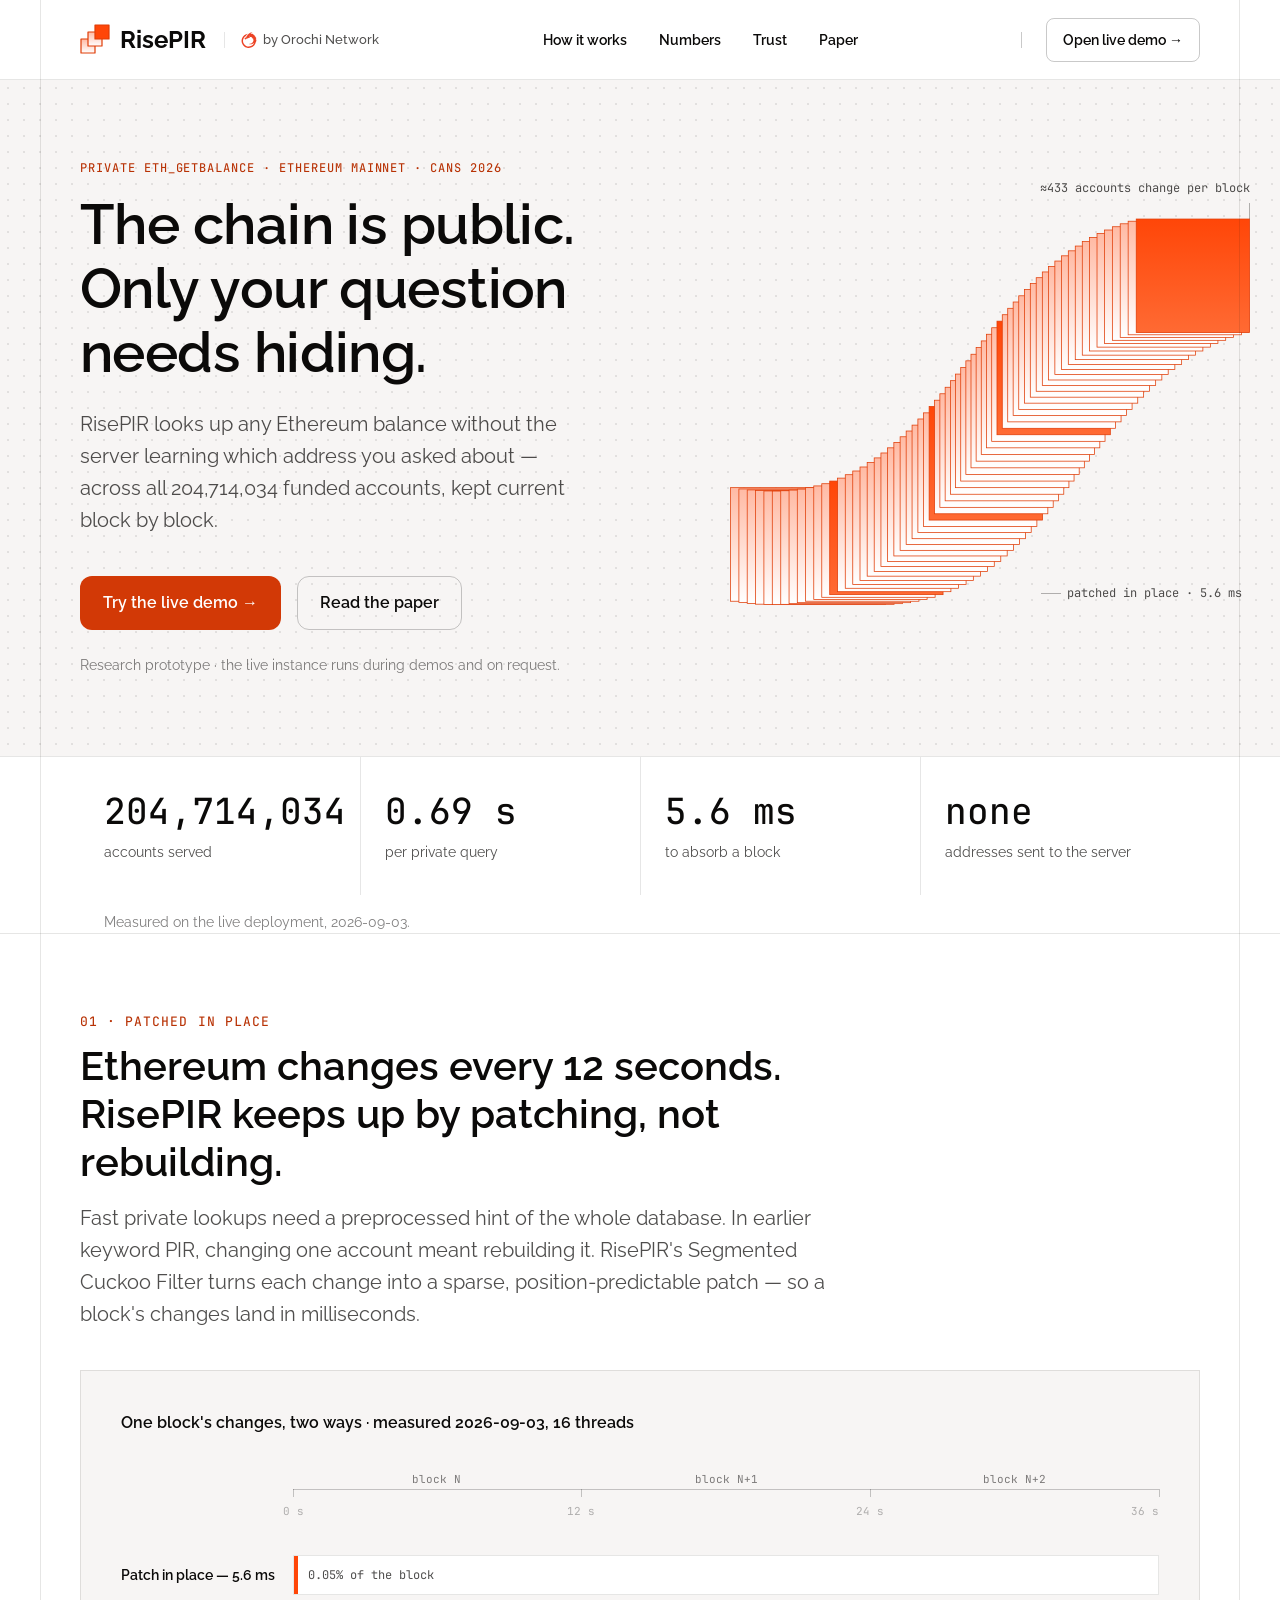
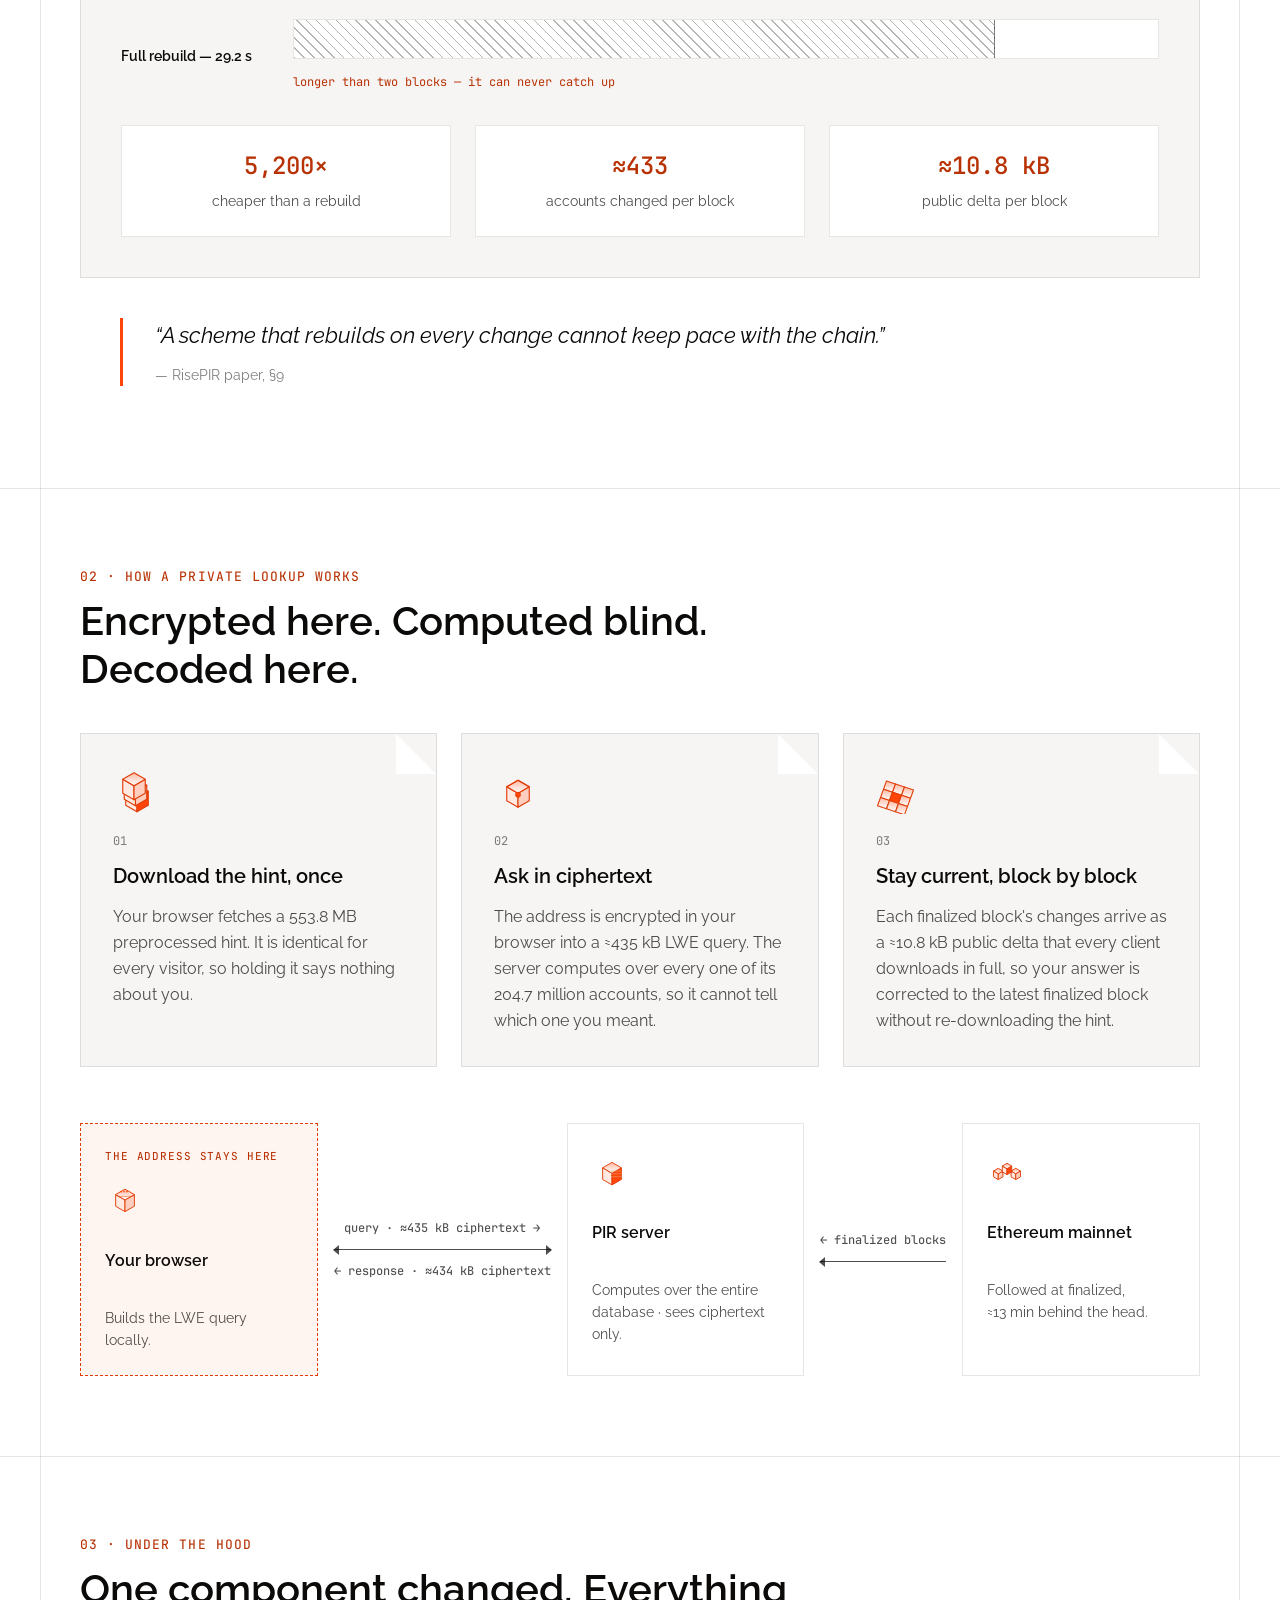
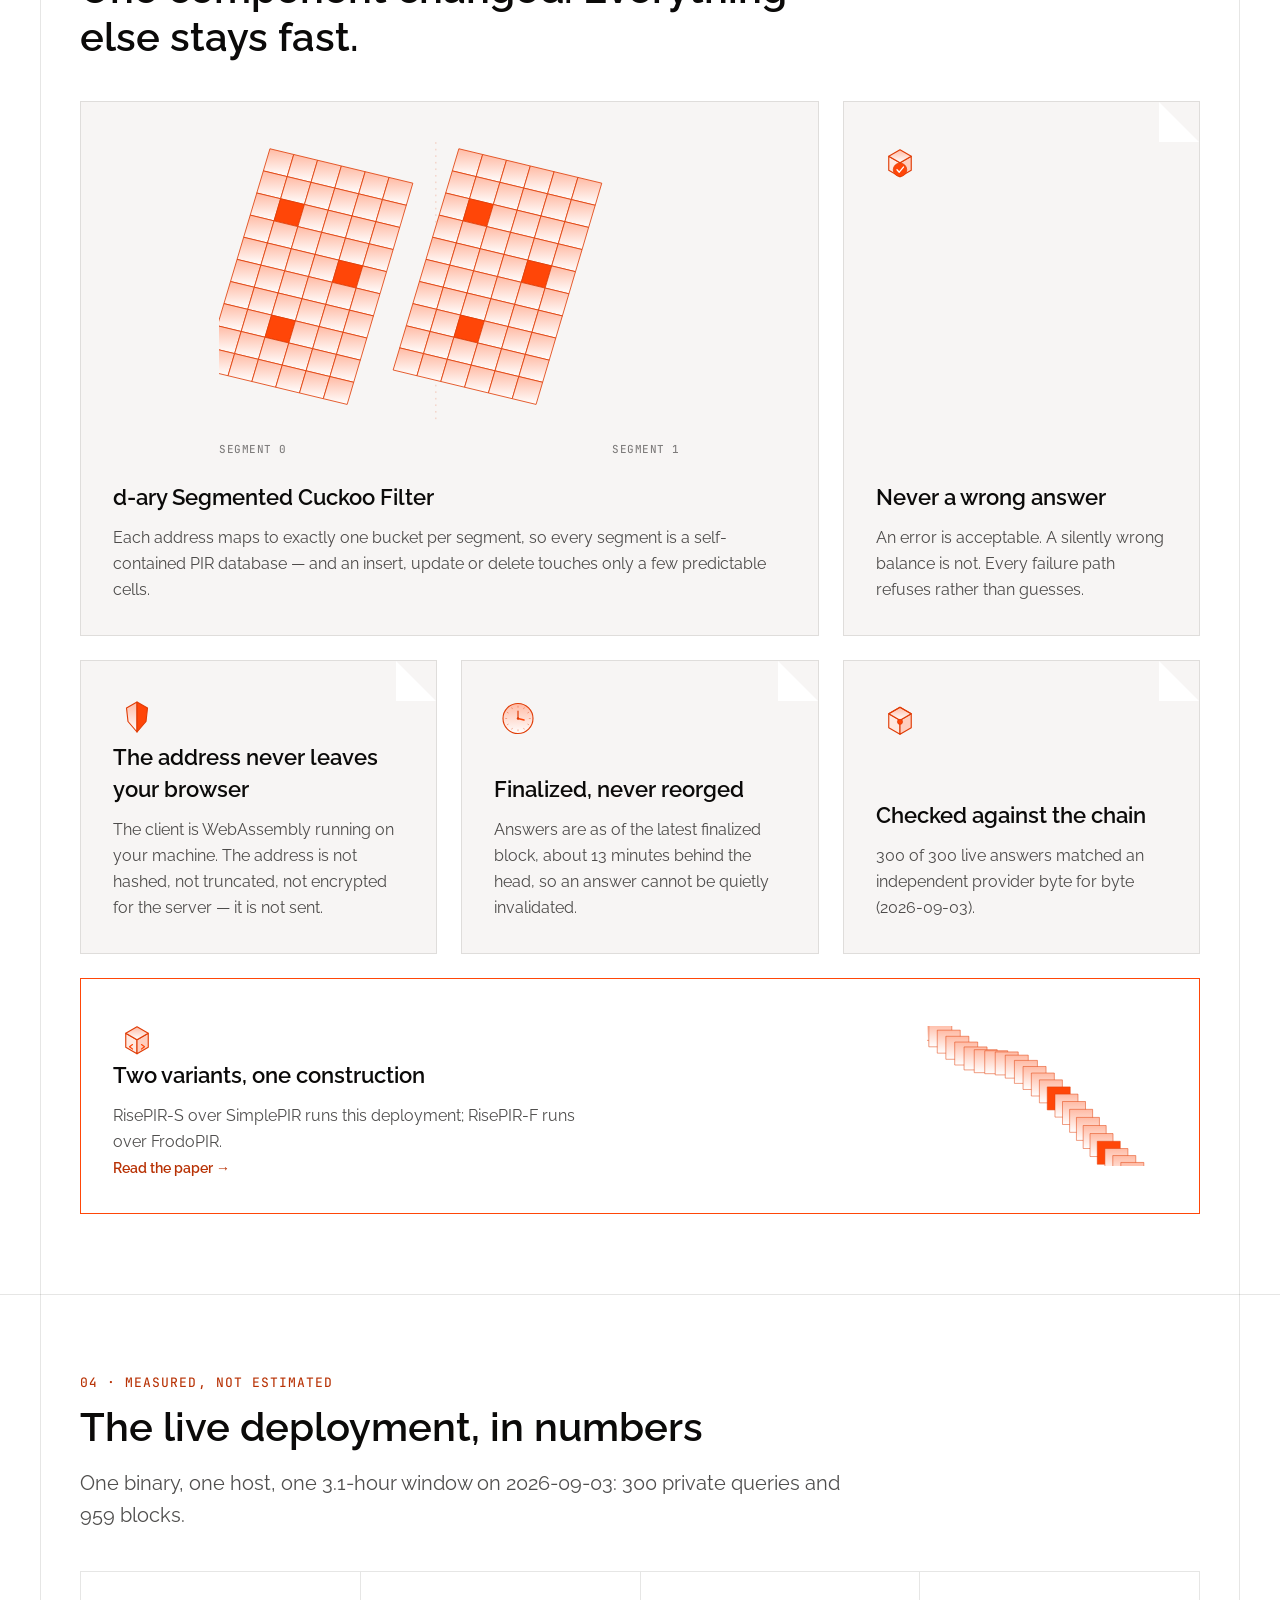
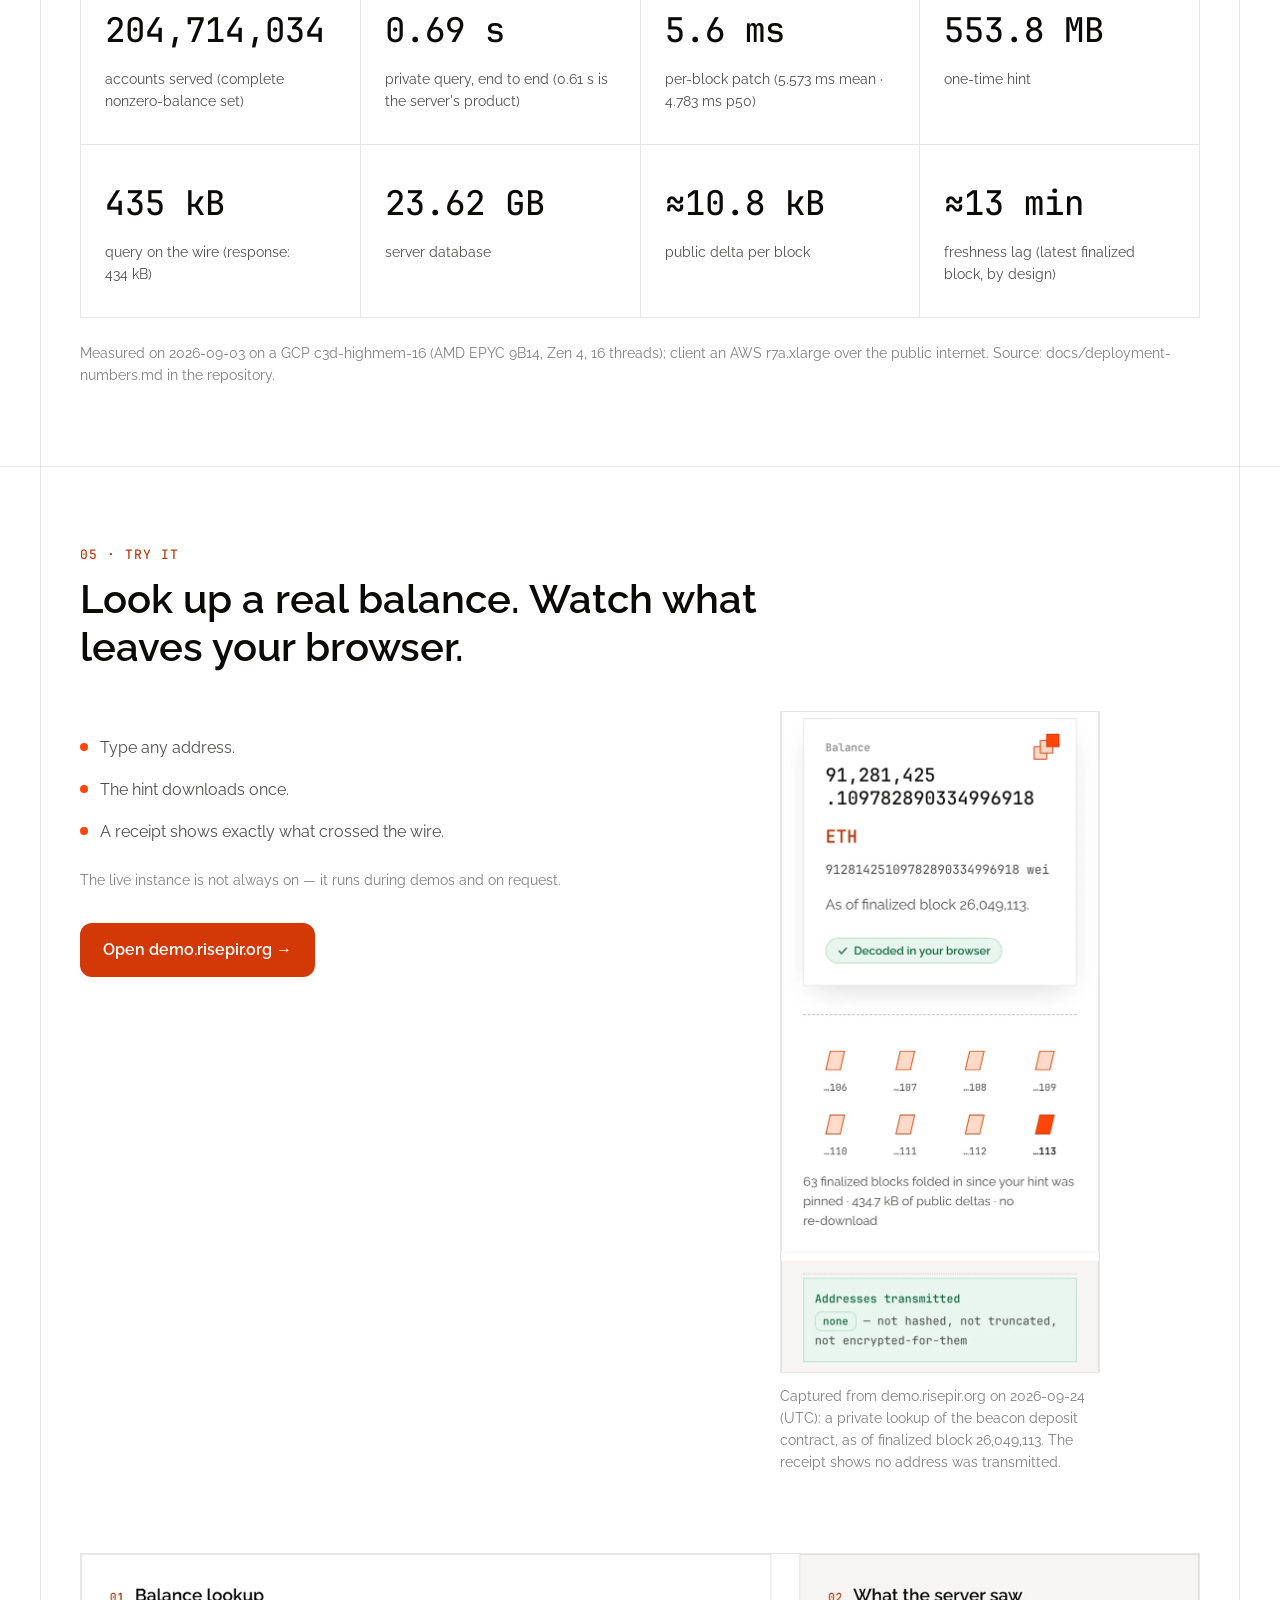
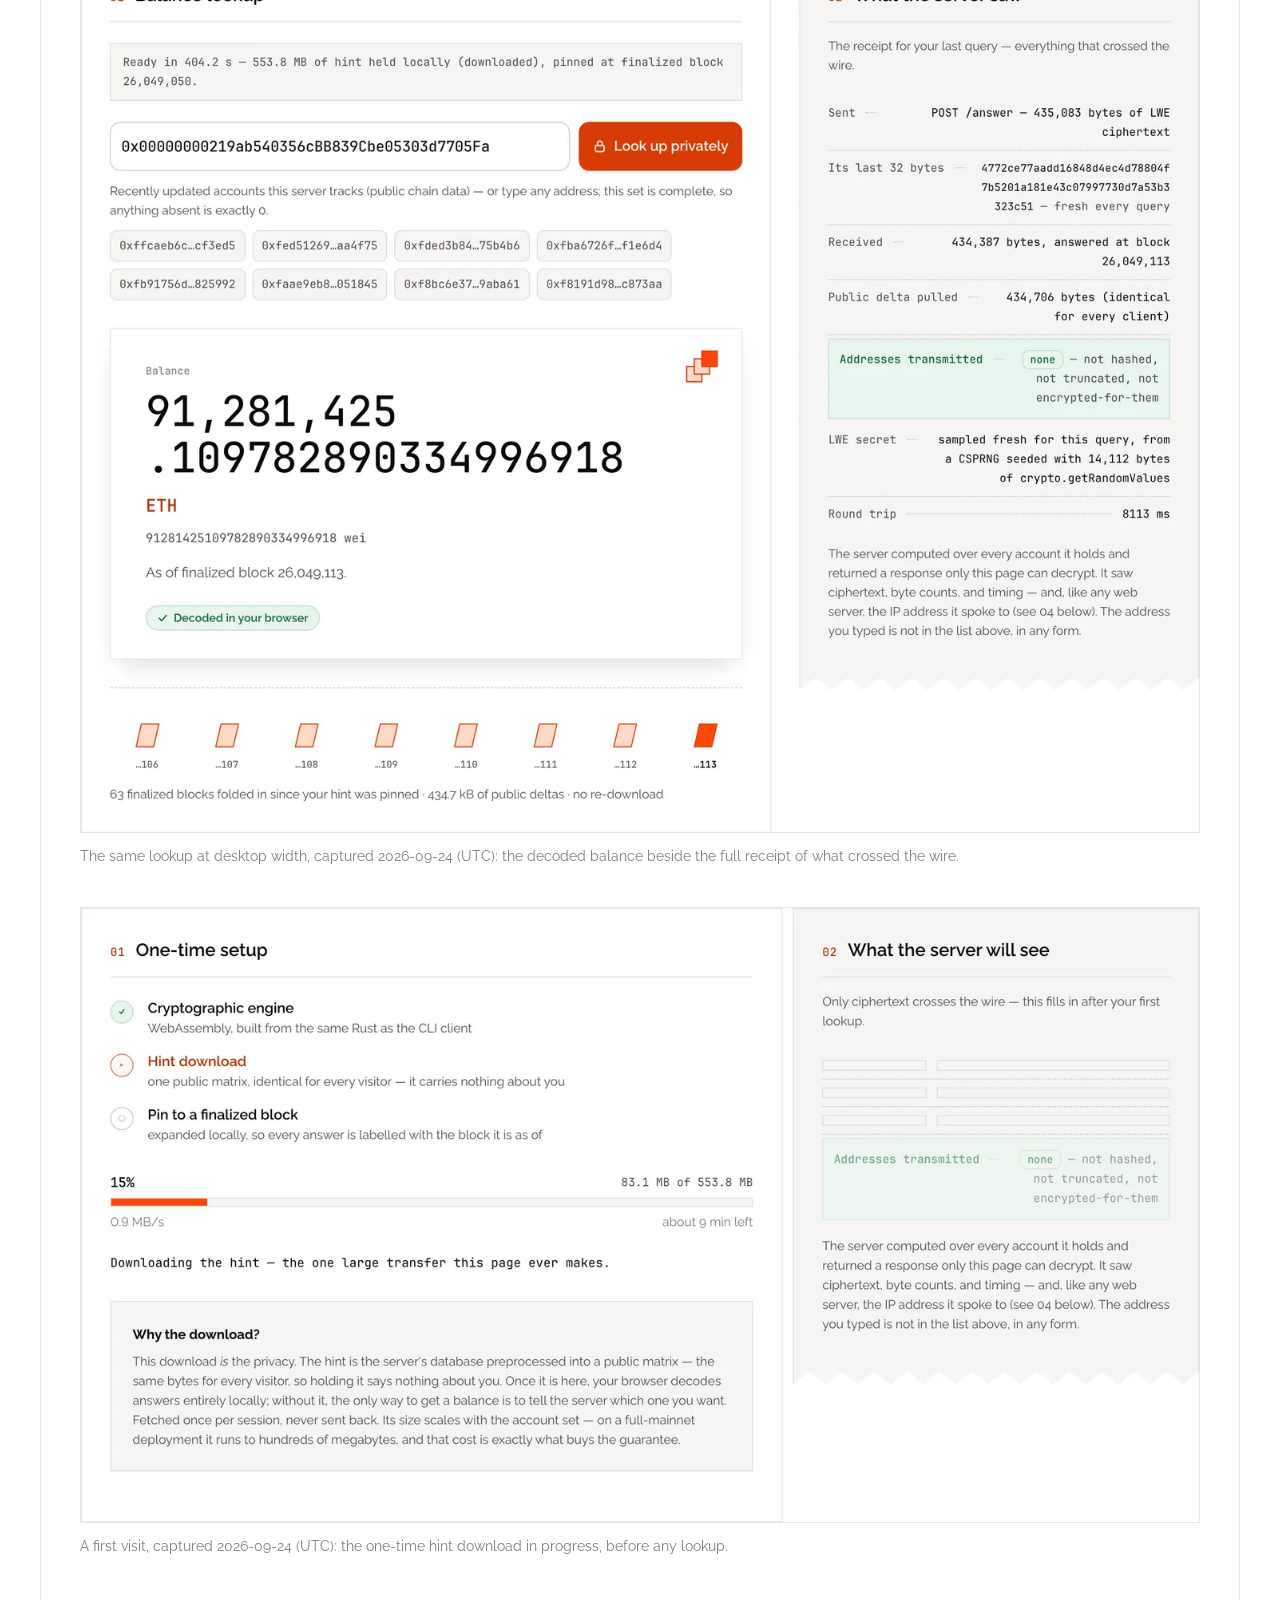
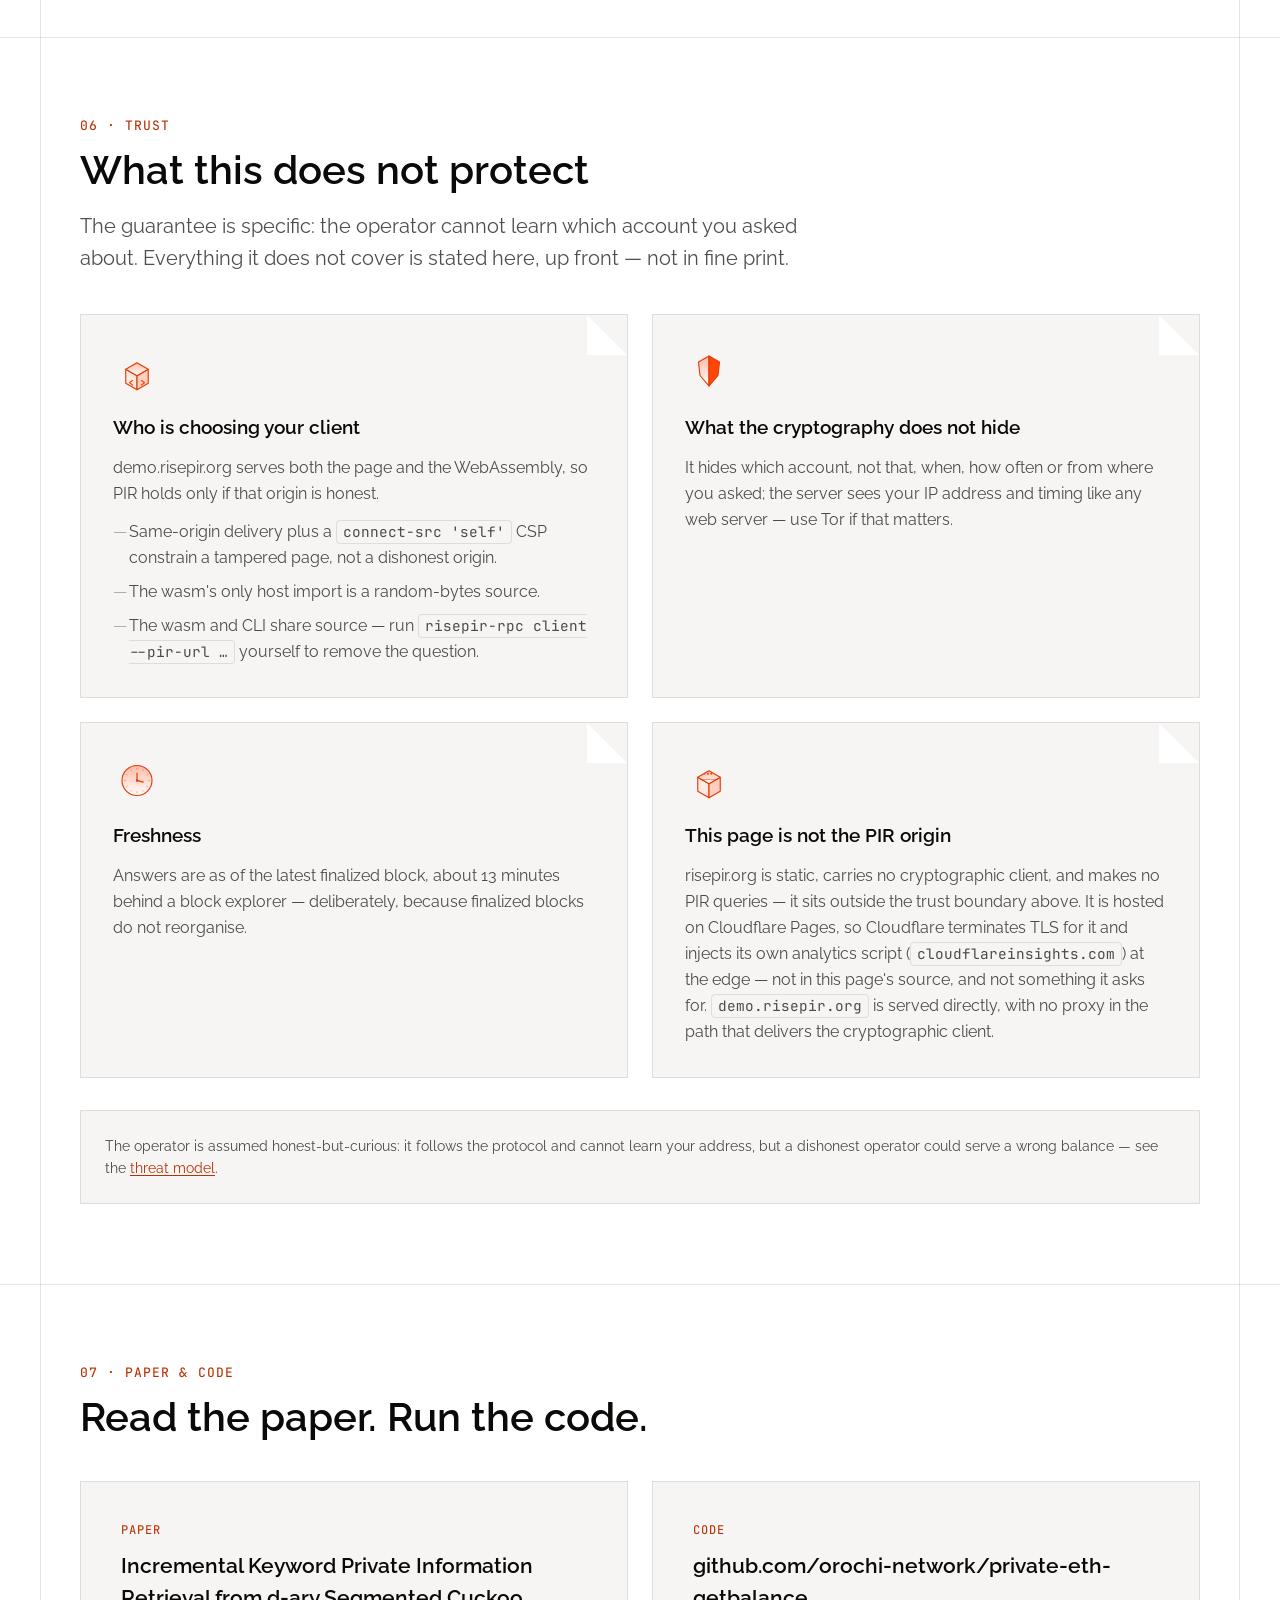
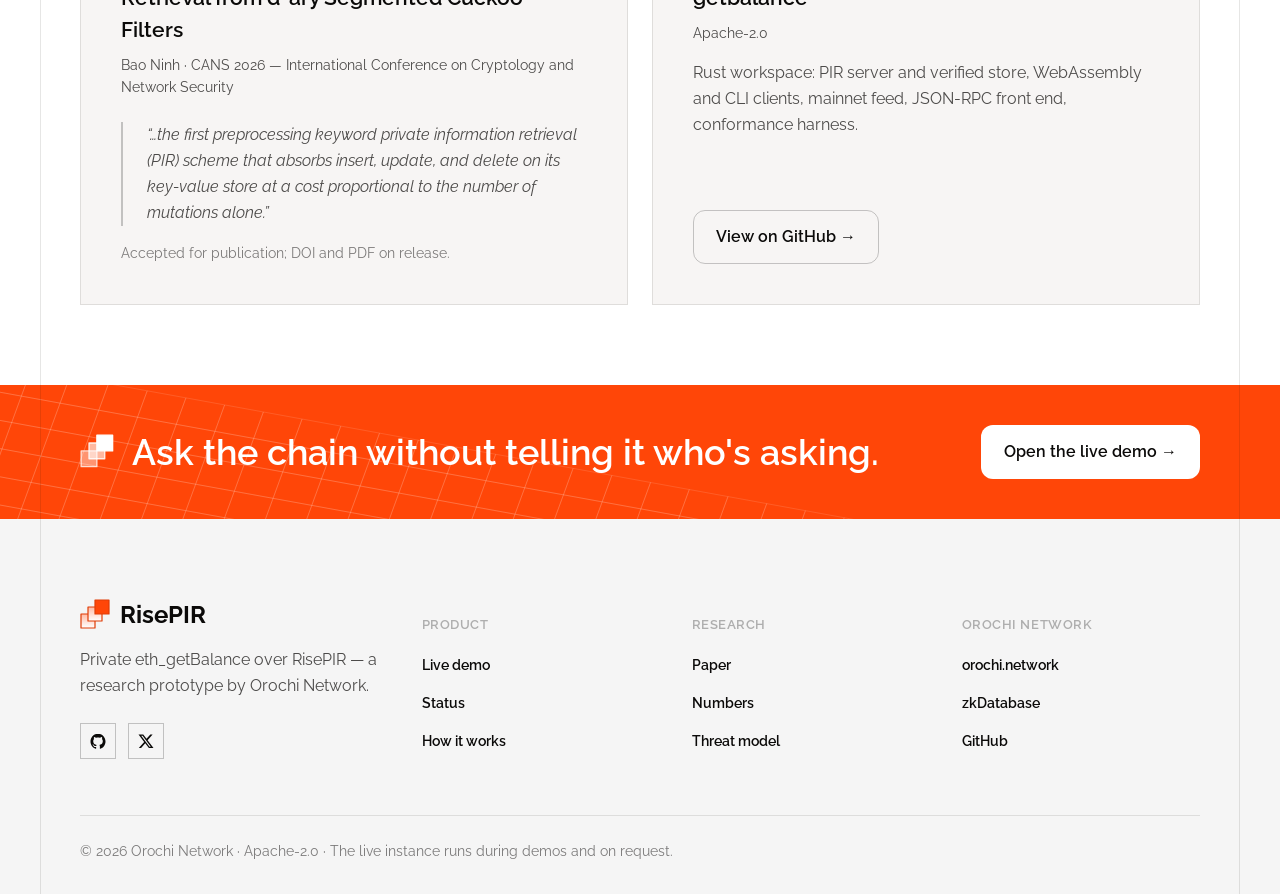
==== commit 58f26ae1: "fix(site): show the captures at a readable size The first layout put the 1400px desktop captures int" ====
--- a/site/index.html
+++ b/site/index.html
@@ -13,7 +13,7 @@
 
 <link rel="canonical" href="https://risepir.org/">
 <link rel="icon" type="image/svg+xml" href="./favicon.svg?v=40e13f9a90">
-<link rel="stylesheet" href="./style.css?v=abf3e912c5">
+<link rel="stylesheet" href="./style.css?v=af685b37b1">
 </head>
 <body>
 <a class="skip-link" href="#main">Skip to content</a>
@@ -318,26 +318,24 @@
           <div class="try-actions"><a class="btn btn-primary" href="https://demo.risepir.org">Open demo.risepir.org →</a></div>
         </div>
 
-        <div class="try-captures">
-          <figure class="capture-card capture-primary">
-            <img src="./assets/demo-result-1440.webp" width="1400" height="1100" loading="lazy"
-              alt="Screenshot of demo.risepir.org: a completed private balance lookup for the Ethereum beacon deposit contract, showing the decoded balance and the receipt of everything that crossed the wire, including the highlighted &quot;Addresses transmitted: none&quot; row.">
-            <figcaption class="capture-caption">Captured from demo.risepir.org on 2026-09-24 (UTC): a private lookup of the beacon deposit contract, as of finalized block 26,049,113. The receipt shows no address was transmitted.</figcaption>
-          </figure>
-
-          <div class="capture-secondary">
-            <figure class="capture-card">
-              <img src="./assets/demo-boot-1440.webp" width="1400" height="769" loading="lazy"
-                alt="Screenshot of demo.risepir.org during the first-visit one-time setup: the hint download in progress, and the receipt panel before any lookup has run.">
-              <figcaption class="capture-caption">Captured from demo.risepir.org on 2026-09-24 (UTC), during the first-visit hint download.</figcaption>
-            </figure>
-            <figure class="capture-card">
-              <img src="./assets/demo-result-390.webp" width="640" height="1327" loading="lazy"
-                alt="Screenshot of demo.risepir.org at a mobile viewport width: the same beacon deposit contract lookup, and the receipt's &quot;Addresses transmitted: none&quot; row.">
-              <figcaption class="capture-caption">Captured from demo.risepir.org on 2026-09-24 (UTC): the same lookup at a mobile viewport width, as of finalized block 26,049,113.</figcaption>
-            </figure>
-          </div>
-        </div>
+        <figure class="capture capture-mobile">
+          <img src="./assets/demo-result-390.webp" width="640" height="1327" loading="lazy"
+            alt="Screenshot of demo.risepir.org at a mobile viewport width: a completed private balance lookup of the Ethereum beacon deposit contract, and the receipt's &quot;Addresses transmitted: none&quot; row.">
+          <figcaption>Captured from demo.risepir.org on 2026-09-24 (UTC): a private lookup of the beacon deposit contract, as of finalized block 26,049,113. The receipt shows no address was transmitted.</figcaption>
+        </figure>
+      </div>
+
+      <div class="capture-desktop">
+        <figure class="capture">
+          <img src="./assets/demo-result-1440.webp" width="1400" height="1100" loading="lazy"
+            alt="Screenshot of demo.risepir.org at desktop width: the same lookup, with the decoded balance and the full receipt of everything that crossed the wire, including the highlighted &quot;Addresses transmitted: none&quot; row.">
+          <figcaption>The same lookup at desktop width, captured 2026-09-24 (UTC): the decoded balance beside the full receipt of what crossed the wire.</figcaption>
+        </figure>
+        <figure class="capture">
+          <img src="./assets/demo-boot-1440.webp" width="1400" height="769" loading="lazy"
+            alt="Screenshot of demo.risepir.org during the first-visit one-time setup: the hint download in progress, and the receipt panel before any lookup has run.">
+          <figcaption>A first visit, captured 2026-09-24 (UTC): the one-time hint download in progress, before any lookup.</figcaption>
+        </figure>
       </div>
     </div>
   </section>
--- a/site/style.css
+++ b/site/style.css
@@ -520,24 +520,19 @@
 .try-note { margin-top: var(--s-5); font: var(--t-small); color: var(--ink-50); }
 .try-actions { margin-top: var(--s-6); }
 
-/* Real captures of demo.risepir.org (issue #15) — a bordered card per
-   image, dated caption underneath. No box-shadow/titlebar chrome: unlike
-   the mockup this replaced, these are actual screenshots, so nothing here
-   should read as a simulated browser window. */
-.capture-card {
-  background: #fff;
-  border: 1px solid var(--line);
-}
-.capture-card img { width: 100%; height: auto; display: block; }
-.capture-caption {
-  margin-top: var(--s-3);
-  font: var(--t-small);
-  color: var(--ink-50);
-}
-.try-captures { display: flex; flex-direction: column; gap: var(--s-5); min-width: 0; }
-.try-captures > * { min-width: 0; }
-.capture-secondary { display: grid; grid-template-columns: 1fr 1fr; gap: var(--s-5); }
-.capture-secondary > * { min-width: 0; }
+/* Real captures of demo.risepir.org (issue #15). The border sits on the
+   image, not the figure, so the dated caption reads as a caption, not as
+   part of the screenshot. No titlebar chrome: these are actual screenshots,
+   so nothing here should read as a simulated browser window.
+   The mobile capture is shown at its native 320px CSS width (a 2x image),
+   where its text stays crisp and legible. The desktop captures span the
+   content width below the grid, which keeps them near 1:1 and readable,
+   rather than shrinking them to a third of their size in the column. */
+.capture { margin: 0; min-width: 0; }
+.capture img { display: block; width: 100%; height: auto; border: 1px solid var(--line); background: #fff; }
+.capture figcaption { margin-top: var(--s-3); font: var(--t-small); color: var(--ink-50); }
+.capture-mobile { max-width: 320px; width: 100%; justify-self: center; }
+.capture-desktop { margin-top: var(--s-9); display: grid; gap: var(--s-7); }
 
 /* ---------------------------------------------------------------- 06 trust ---- */
 .trust-grid { margin-top: var(--s-7); display: grid; grid-template-columns: repeat(2, 1fr); gap: var(--s-5); }
@@ -799,7 +794,7 @@
 
   /* try */
   .try-grid { grid-template-columns: 1fr; gap: var(--s-6); }
-  .capture-secondary { grid-template-columns: 1fr; }
+  .capture-desktop { margin-top: var(--s-7); gap: var(--s-6); }
 
   /* trust */
   .trust-grid { grid-template-columns: 1fr; }
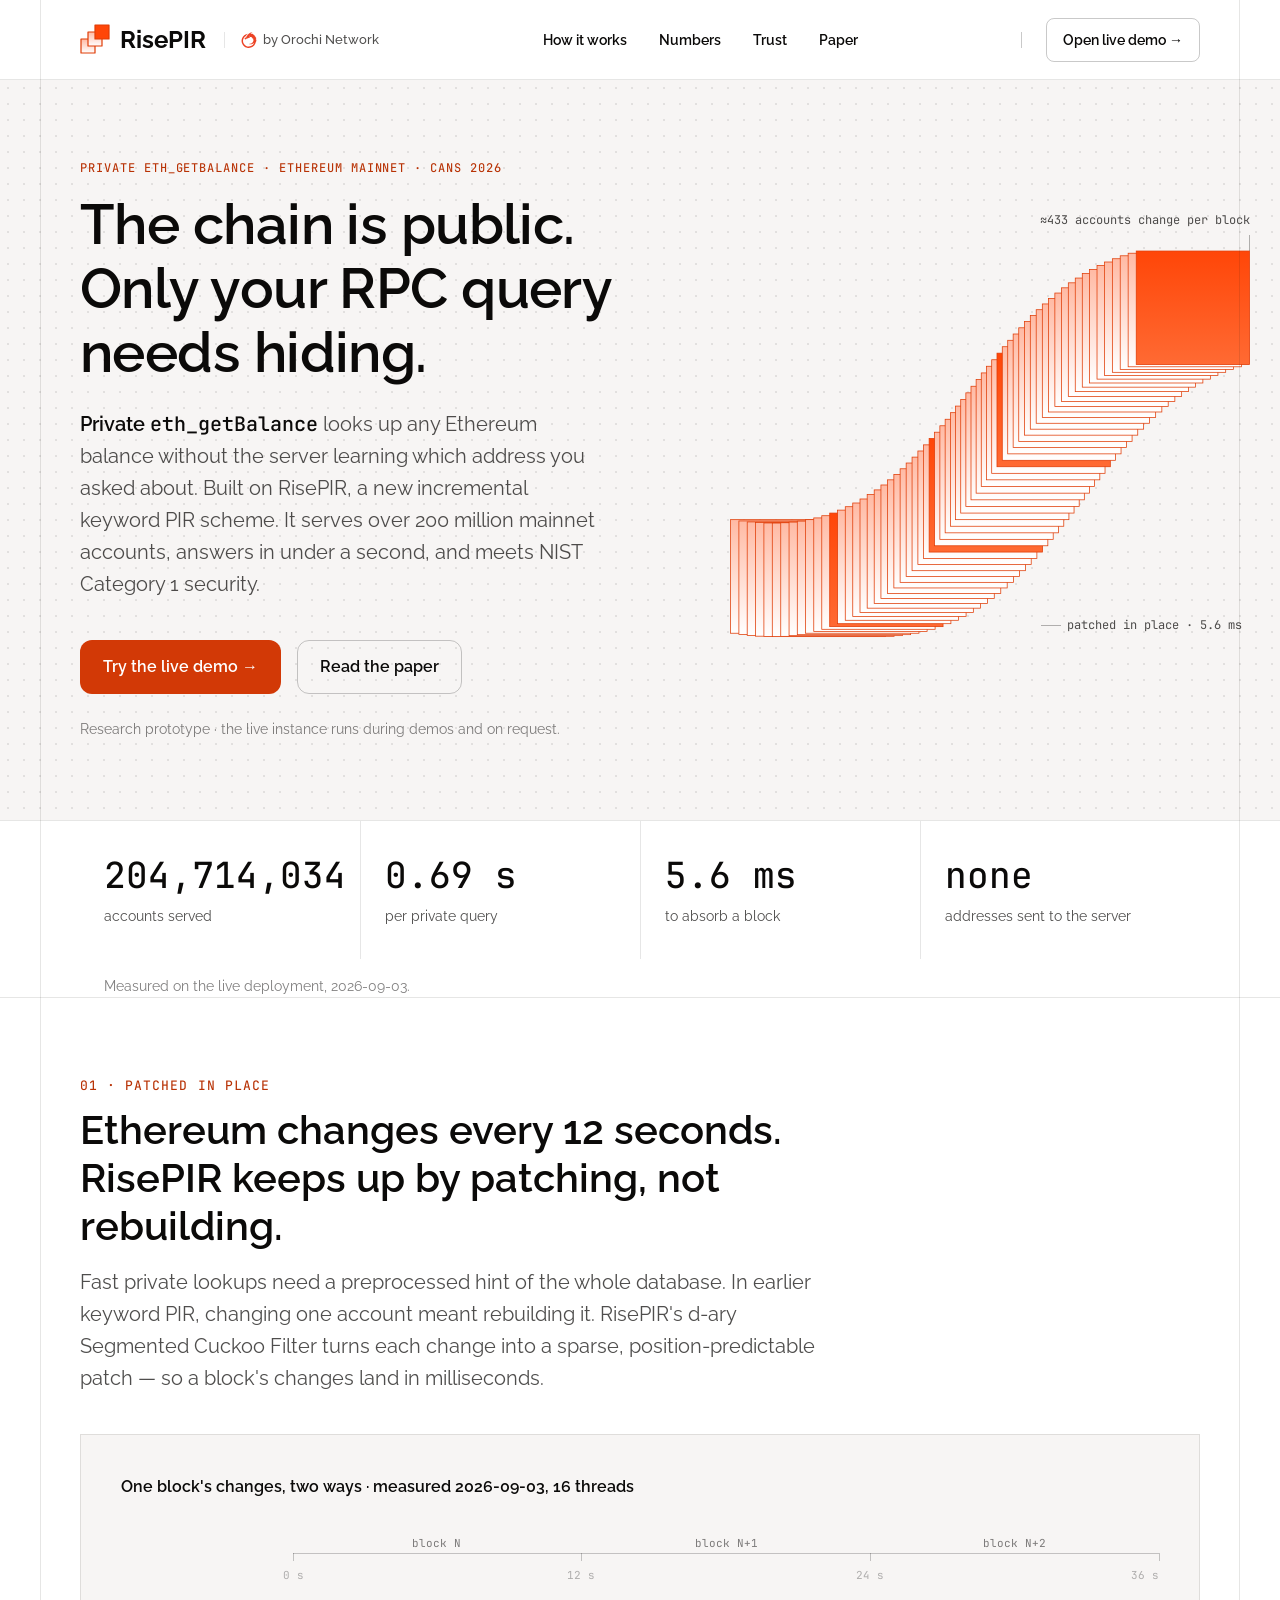
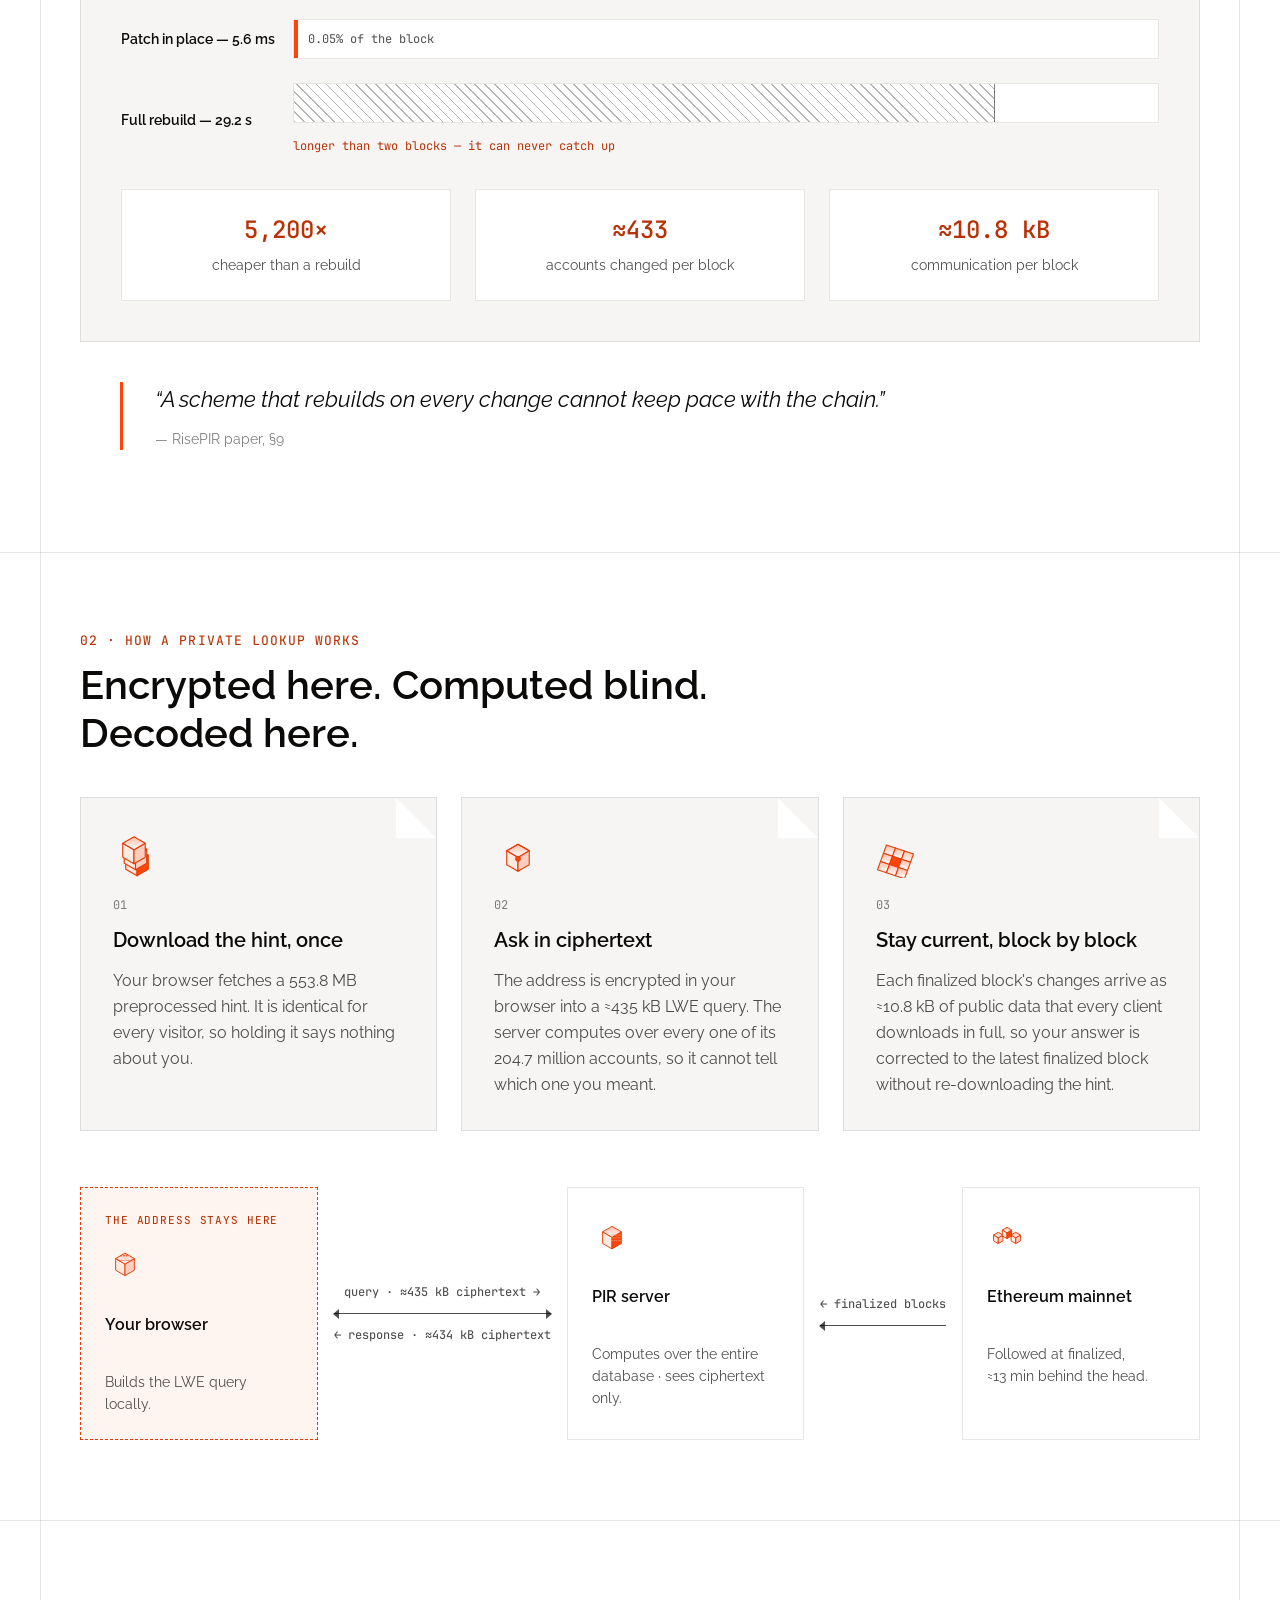
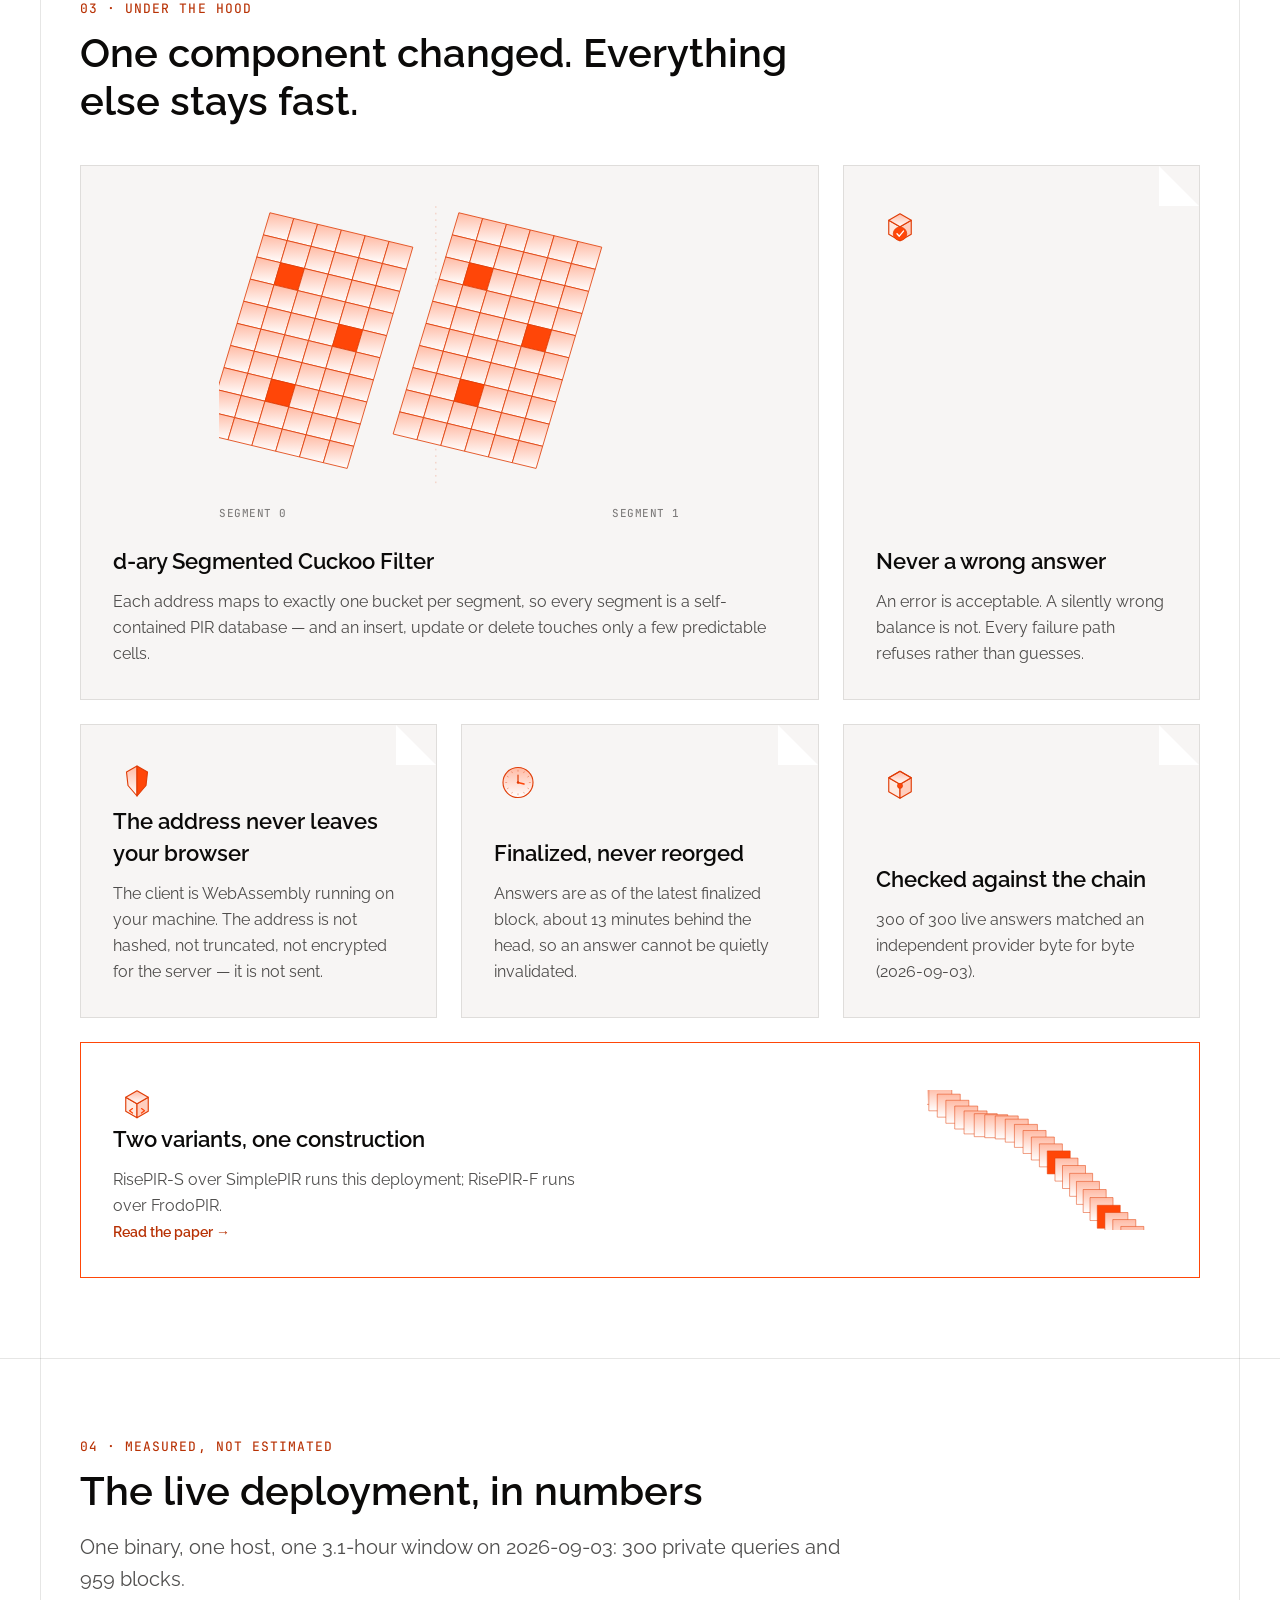
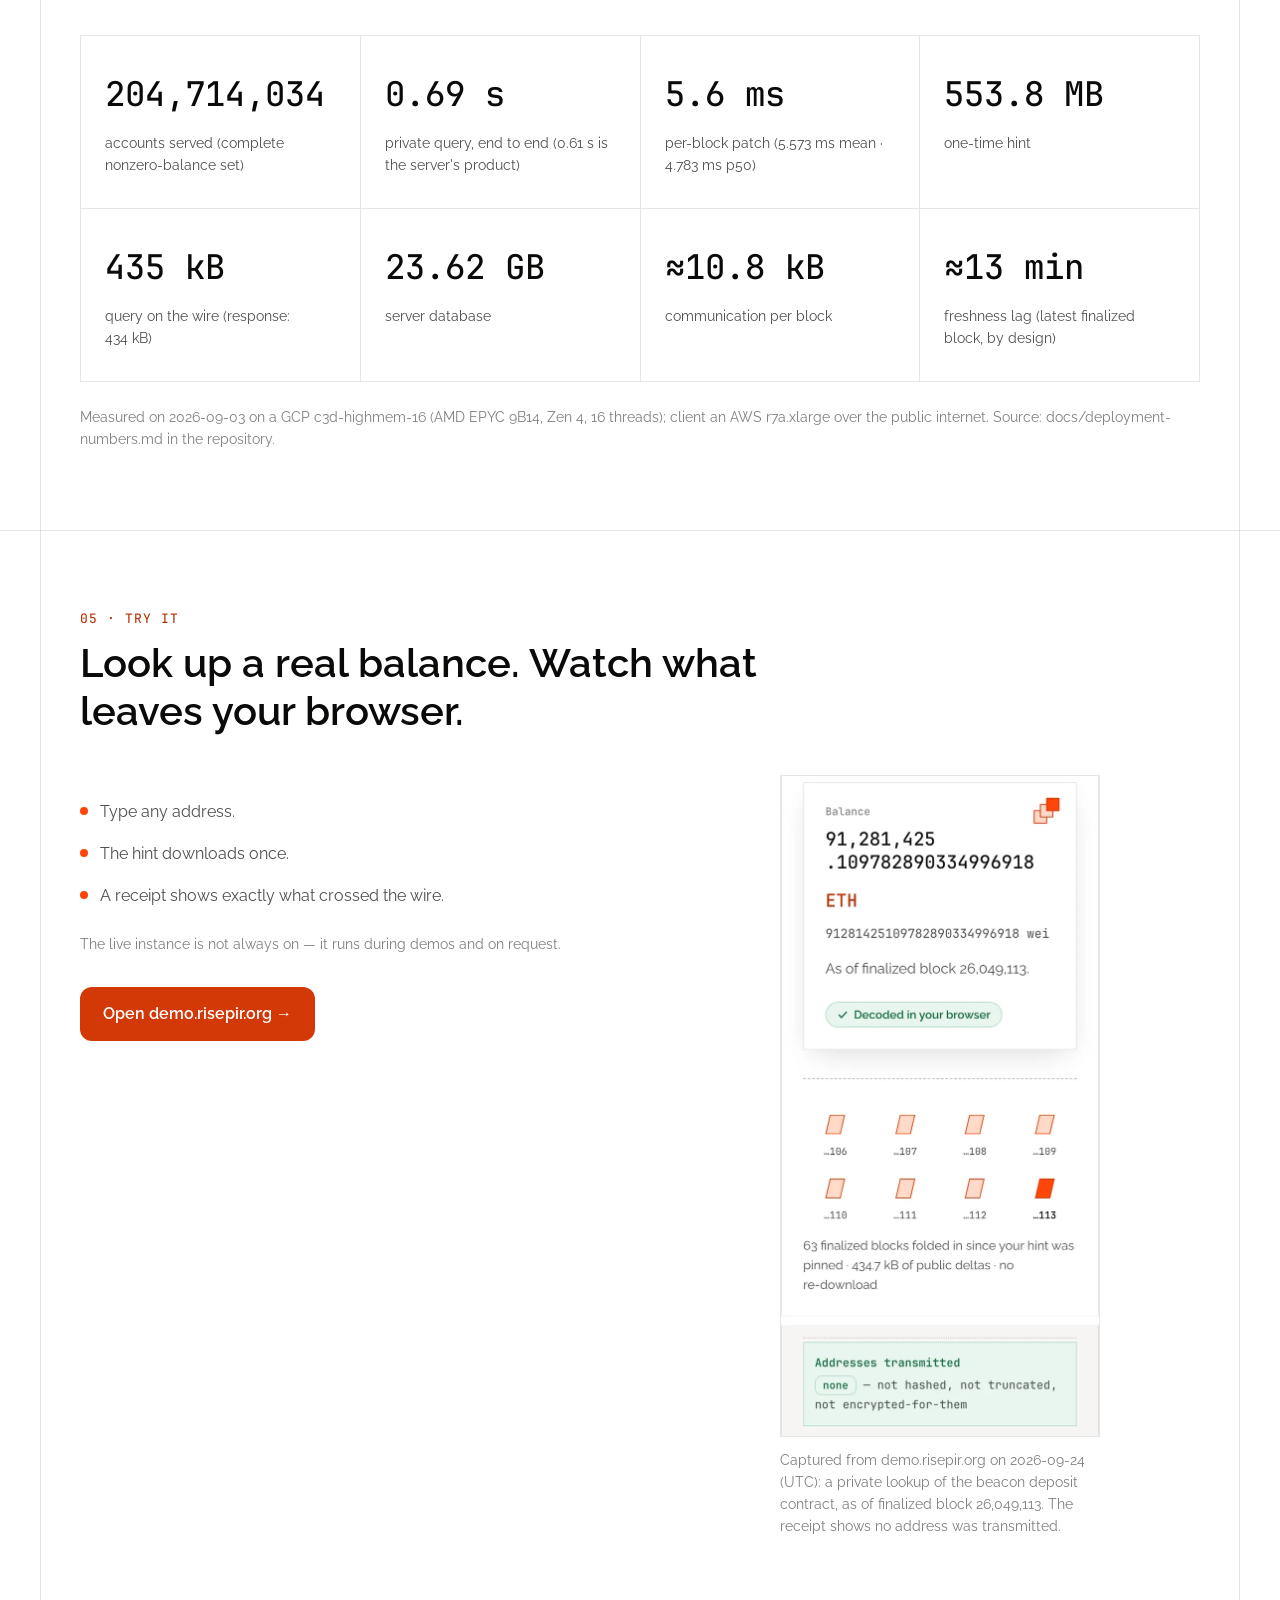
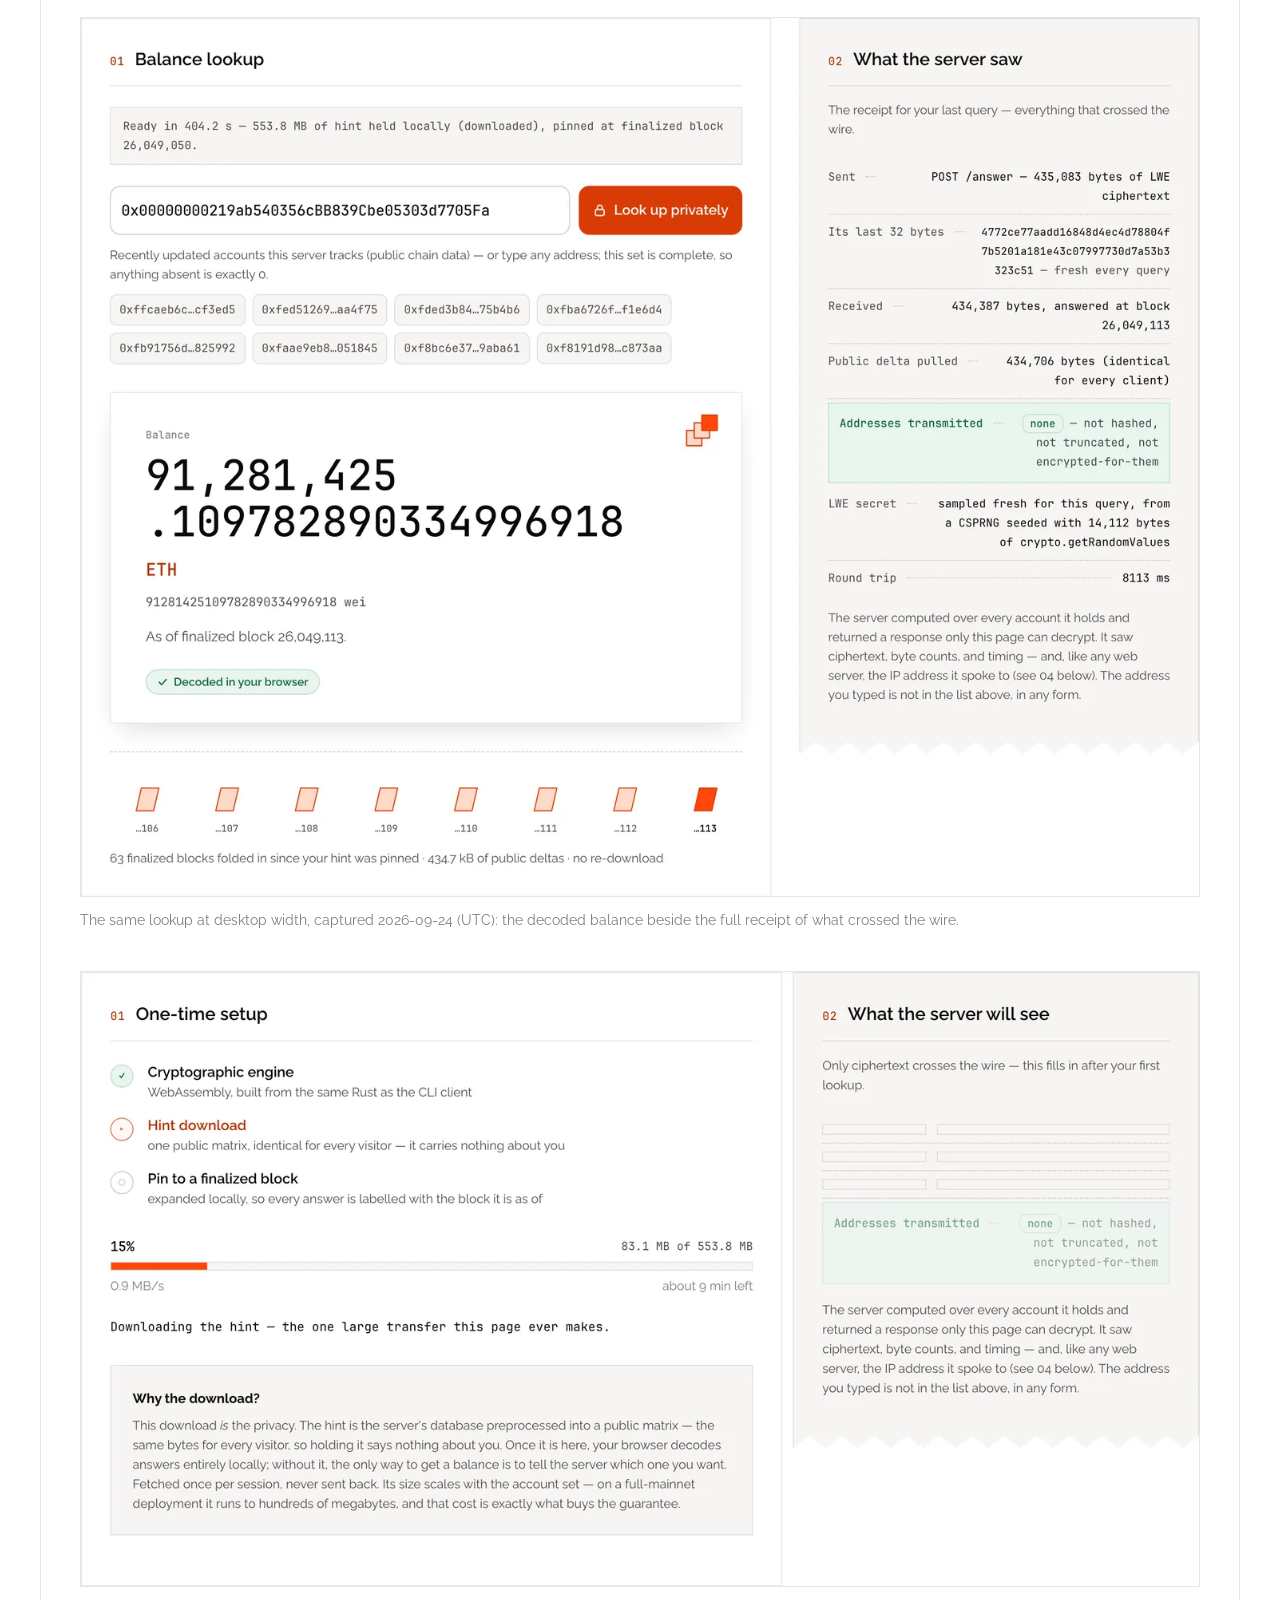
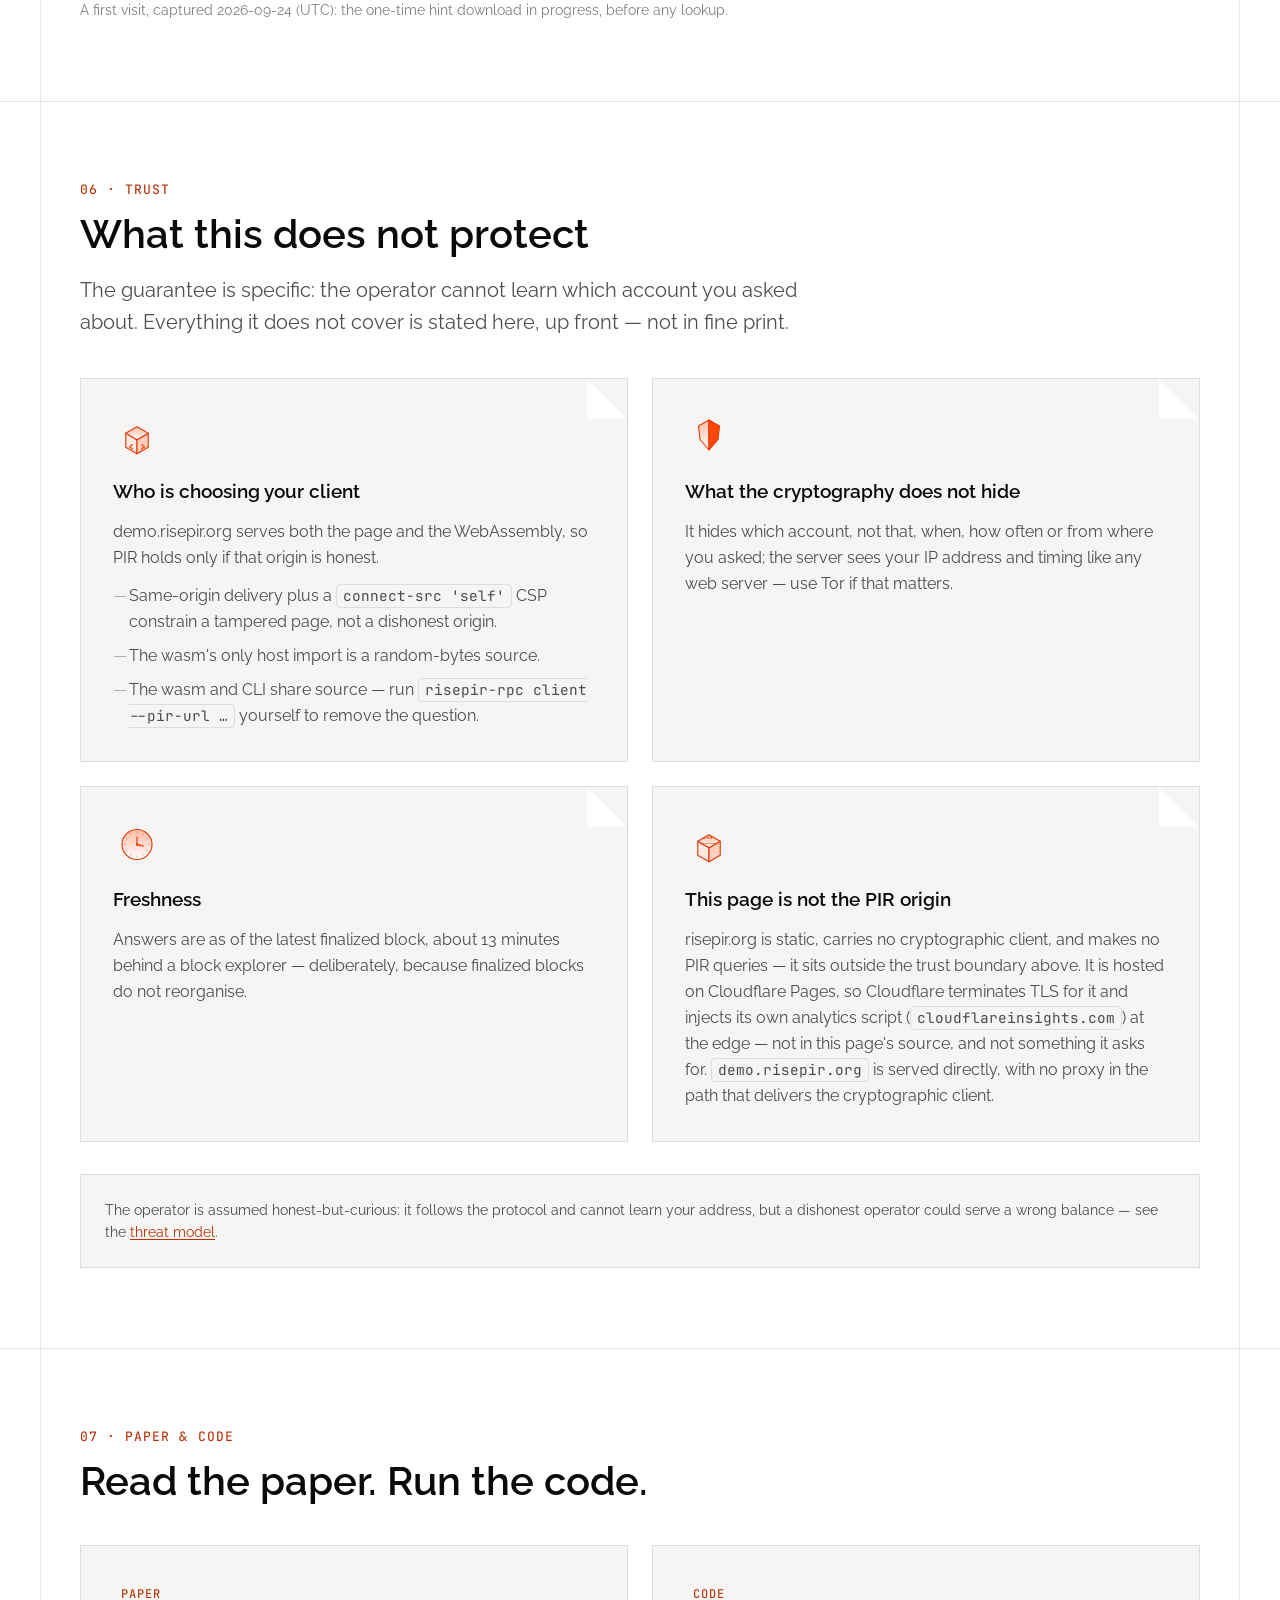
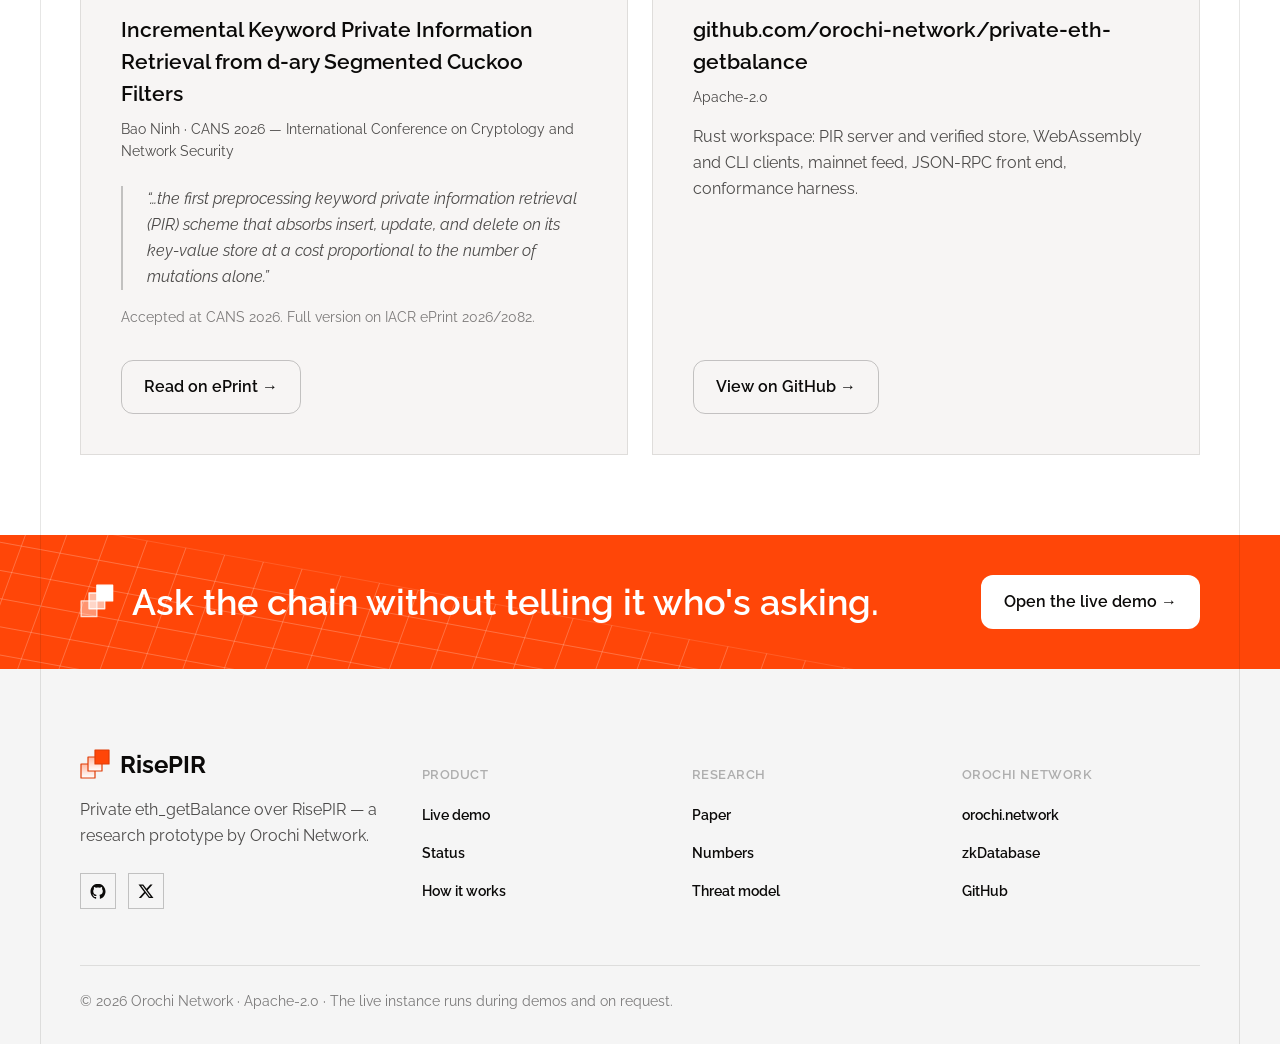
==== commit 6e8ecf8d: "feat(site): owner copy edits for the landing page Applies the owner-approved wording pass on risepir" ====
--- a/site/index.html
+++ b/site/index.html
@@ -7,13 +7,13 @@
 <meta name="description" content="A keyword-PIR server that answers Ethereum eth_getBalance queries against the complete 204,714,034-account mainnet set without learning which account was asked.">
 
 <meta property="og:title" content="RisePIR — Private eth_getBalance for Ethereum mainnet">
-<meta property="og:description" content="LWE keyword-PIR over a Segmented Cuckoo Filter. The server computes over the entire mainnet balance set to answer one query, and never learns which account was asked.">
+<meta property="og:description" content="LWE keyword-PIR over a d-ary Segmented Cuckoo Filter. The server computes over the entire mainnet balance set to answer one query, and never learns which account was asked.">
 <meta property="og:type" content="website">
 <meta property="og:url" content="https://risepir.org/">
 
 <link rel="canonical" href="https://risepir.org/">
 <link rel="icon" type="image/svg+xml" href="./favicon.svg?v=40e13f9a90">
-<link rel="stylesheet" href="./style.css?v=af685b37b1">
+<link rel="stylesheet" href="./style.css?v=cd5018d4c0">
 </head>
 <body>
 <a class="skip-link" href="#main">Skip to content</a>
@@ -68,8 +68,8 @@
     <div class="container">
       <div class="hero-copy">
         <div class="eyebrow">Private eth_getBalance · Ethereum mainnet · CANS 2026</div>
-        <h1>The chain is public. Only your question needs hiding.</h1>
-        <p class="lead">RisePIR looks up any Ethereum balance without the server learning which address you asked about — across all 204,714,034 funded accounts, kept current block by block.</p>
+        <h1>The chain is public. Only your RPC query needs hiding.</h1>
+        <p class="lead"><strong class="project-name">Private <span class="proj-mono">eth_getBalance</span></strong> looks up any Ethereum balance without the server learning which address you asked about. Built on RisePIR, a new incremental keyword PIR scheme. It serves over 200 million mainnet accounts, answers in under a second, and meets NIST Category 1 security.</p>
         <div class="hero-actions">
           <a class="btn btn-primary" href="#demo">Try the live demo →</a>
           <a class="btn btn-secondary" href="#paper">Read the paper</a>
@@ -101,7 +101,7 @@
       <div class="section-num">01 · Patched in place</div>
       <div class="section-head">
         <h2>Ethereum changes every 12&nbsp;seconds. RisePIR keeps up by patching, not rebuilding.</h2>
-        <p class="lede">Fast private lookups need a preprocessed hint of the whole database. In earlier keyword PIR, changing one account meant rebuilding it. RisePIR's Segmented Cuckoo Filter turns each change into a sparse, position-predictable patch — so a block's changes land in milliseconds.</p>
+        <p class="lede">Fast private lookups need a preprocessed hint of the whole database. In earlier keyword PIR, changing one account meant rebuilding it. RisePIR's d-ary Segmented Cuckoo Filter turns each change into a sparse, position-predictable patch — so a block's changes land in milliseconds.</p>
       </div>
 
       <div class="chart-card">
@@ -144,7 +144,7 @@
         <div class="fact-cards">
           <div class="fact-card"><div class="fc-num num">5,200×</div><div class="fc-label">cheaper than a rebuild</div></div>
           <div class="fact-card"><div class="fc-num num">≈433</div><div class="fc-label">accounts changed per block</div></div>
-          <div class="fact-card"><div class="fc-num num">≈10.8&nbsp;kB</div><div class="fc-label">public delta per block</div></div>
+          <div class="fact-card"><div class="fc-num num">≈10.8&nbsp;kB</div><div class="fc-label">communication per block</div></div>
         </div>
       </div>
 
@@ -183,7 +183,7 @@
           <img class="step-icon" src="./assets/illustrations/icon-patch.svg" width="48" height="48" alt="">
           <div class="step-no">03</div>
           <h3>Stay current, block by block</h3>
-          <p>Each finalized block's changes arrive as a ≈10.8&nbsp;kB public delta that every client downloads in full, so your answer is corrected to the latest finalized block without re-downloading the hint.</p>
+          <p>Each finalized block's changes arrive as ≈10.8&nbsp;kB of public data that every client downloads in full, so your answer is corrected to the latest finalized block without re-downloading the hint.</p>
         </div>
       </div>
 
@@ -292,7 +292,7 @@
         <div class="numbers-tile"><span class="v num">553.8 MB</span><span class="l">one-time hint</span></div>
         <div class="numbers-tile"><span class="v num">435 kB</span><span class="l">query on the wire (response: 434&nbsp;kB)</span></div>
         <div class="numbers-tile"><span class="v num">23.62 GB</span><span class="l">server database</span></div>
-        <div class="numbers-tile"><span class="v num">≈10.8 kB</span><span class="l">public delta per block</span></div>
+        <div class="numbers-tile"><span class="v num">≈10.8 kB</span><span class="l">communication per block</span></div>
         <div class="numbers-tile"><span class="v num">≈13 min</span><span class="l">freshness lag (latest finalized block, by design)</span></div>
       </div>
       <p class="numbers-foot">Measured on <span class="nowrap">2026-09-03</span> on a GCP c3d-highmem-16 (AMD EPYC 9B14, Zen 4, 16&nbsp;threads); client an AWS r7a.xlarge over the public internet. Source: docs/deployment-numbers.md in the repository.</p>
@@ -398,8 +398,9 @@
           <h3>Incremental Keyword Private Information Retrieval from d-ary Segmented Cuckoo Filters</h3>
           <div class="pc-meta">Bao Ninh · CANS 2026 — International Conference on Cryptology and Network Security</div>
           <blockquote>“…the first preprocessing keyword private information retrieval (PIR) scheme that absorbs insert, update, and delete on its key-value store at a cost proportional to the number of mutations alone.”</blockquote>
-          <!-- TODO: add DOI and PDF link once the proceedings are published -->
-          <p class="pc-note">Accepted for publication; DOI and PDF on release.</p>
+          <!-- TODO: add the proceedings DOI once CANS 2026 publishes -->
+          <p class="pc-note">Accepted at CANS 2026. Full version on IACR ePrint 2026/2082.</p>
+          <div class="pc-cta"><a class="btn btn-secondary" href="https://eprint.iacr.org/2026/2082">Read on ePrint →</a></div>
         </div>
         <div class="paper-card">
           <div class="pc-label eyebrow">Code</div>
--- a/site/style.css
+++ b/site/style.css
@@ -274,6 +274,11 @@
 }
 .hero-copy h1 { font: 600 56px/64px var(--font-sans); color: var(--ink); margin-top: var(--s-4); letter-spacing: -0.01em; max-width: 600px; }
 .hero-copy .lead { font: var(--t-lead); color: var(--ink-70); margin-top: var(--s-5); max-width: 520px; }
+/* the project's name, set inline in the hero lead: semibold ink (not the
+   brand orange, which is reserved for CTAs), the command-ish part in the
+   site's mono face, no pill and no underline so it never reads as a link */
+.project-name { font-weight: 600; color: var(--ink); white-space: nowrap; }
+.project-name .proj-mono { font-family: var(--font-mono); }
 .hero-actions { display: flex; align-items: center; gap: var(--s-4); margin-top: var(--s-7); }
 .hero-fine { margin-top: var(--s-5); font: var(--t-small); color: var(--ink-50); }
 
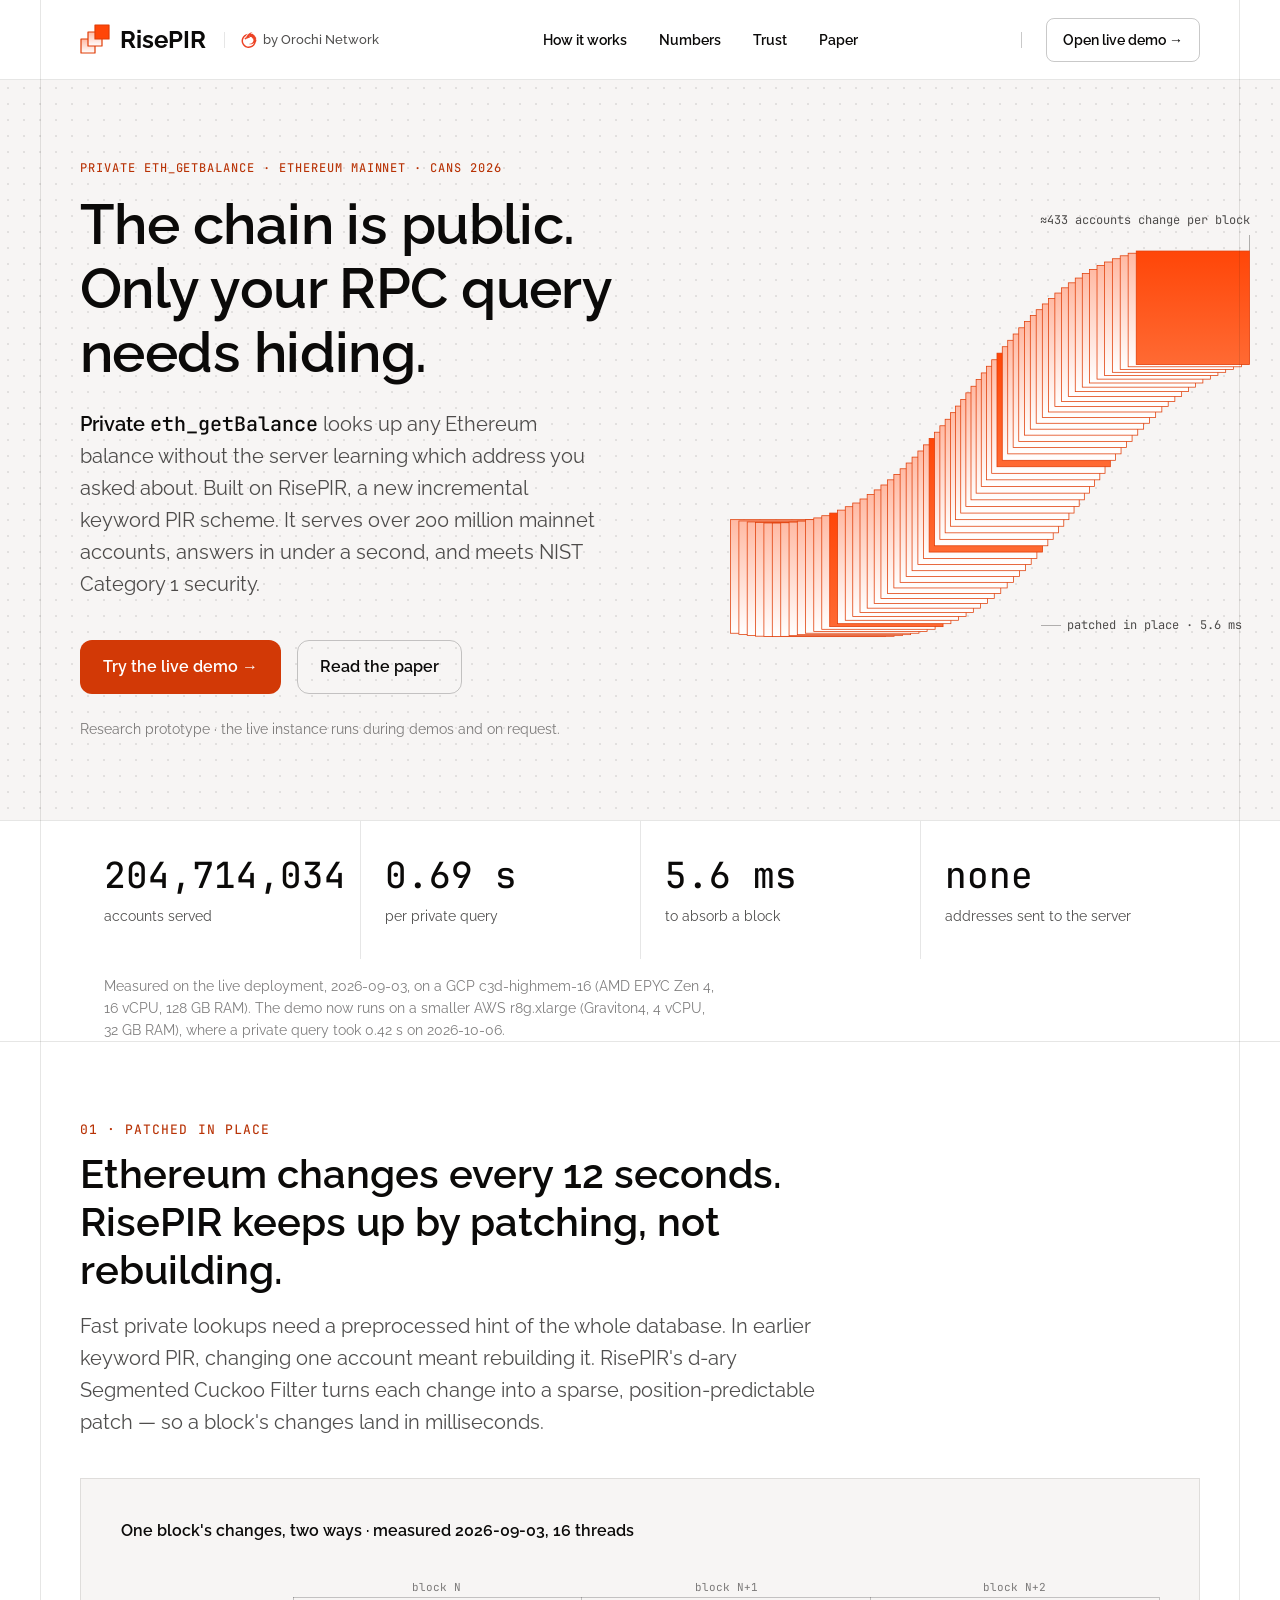
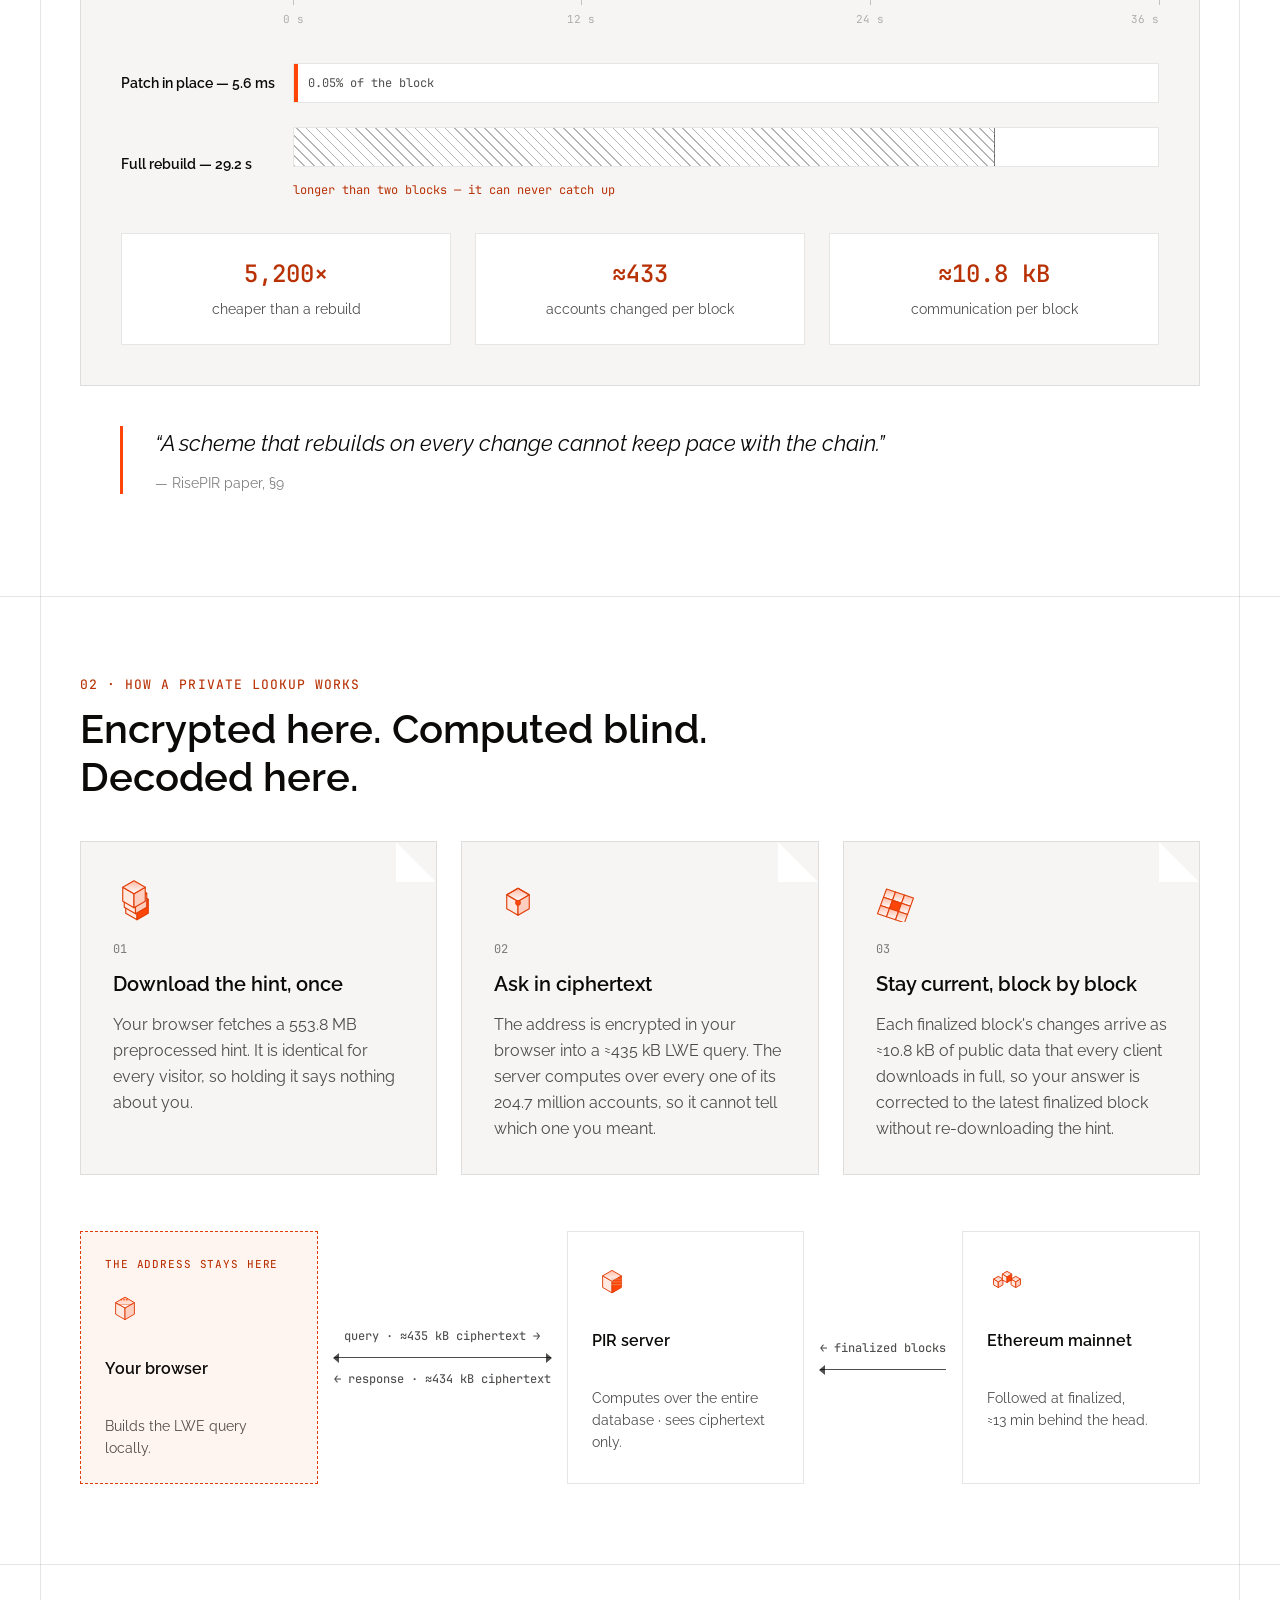
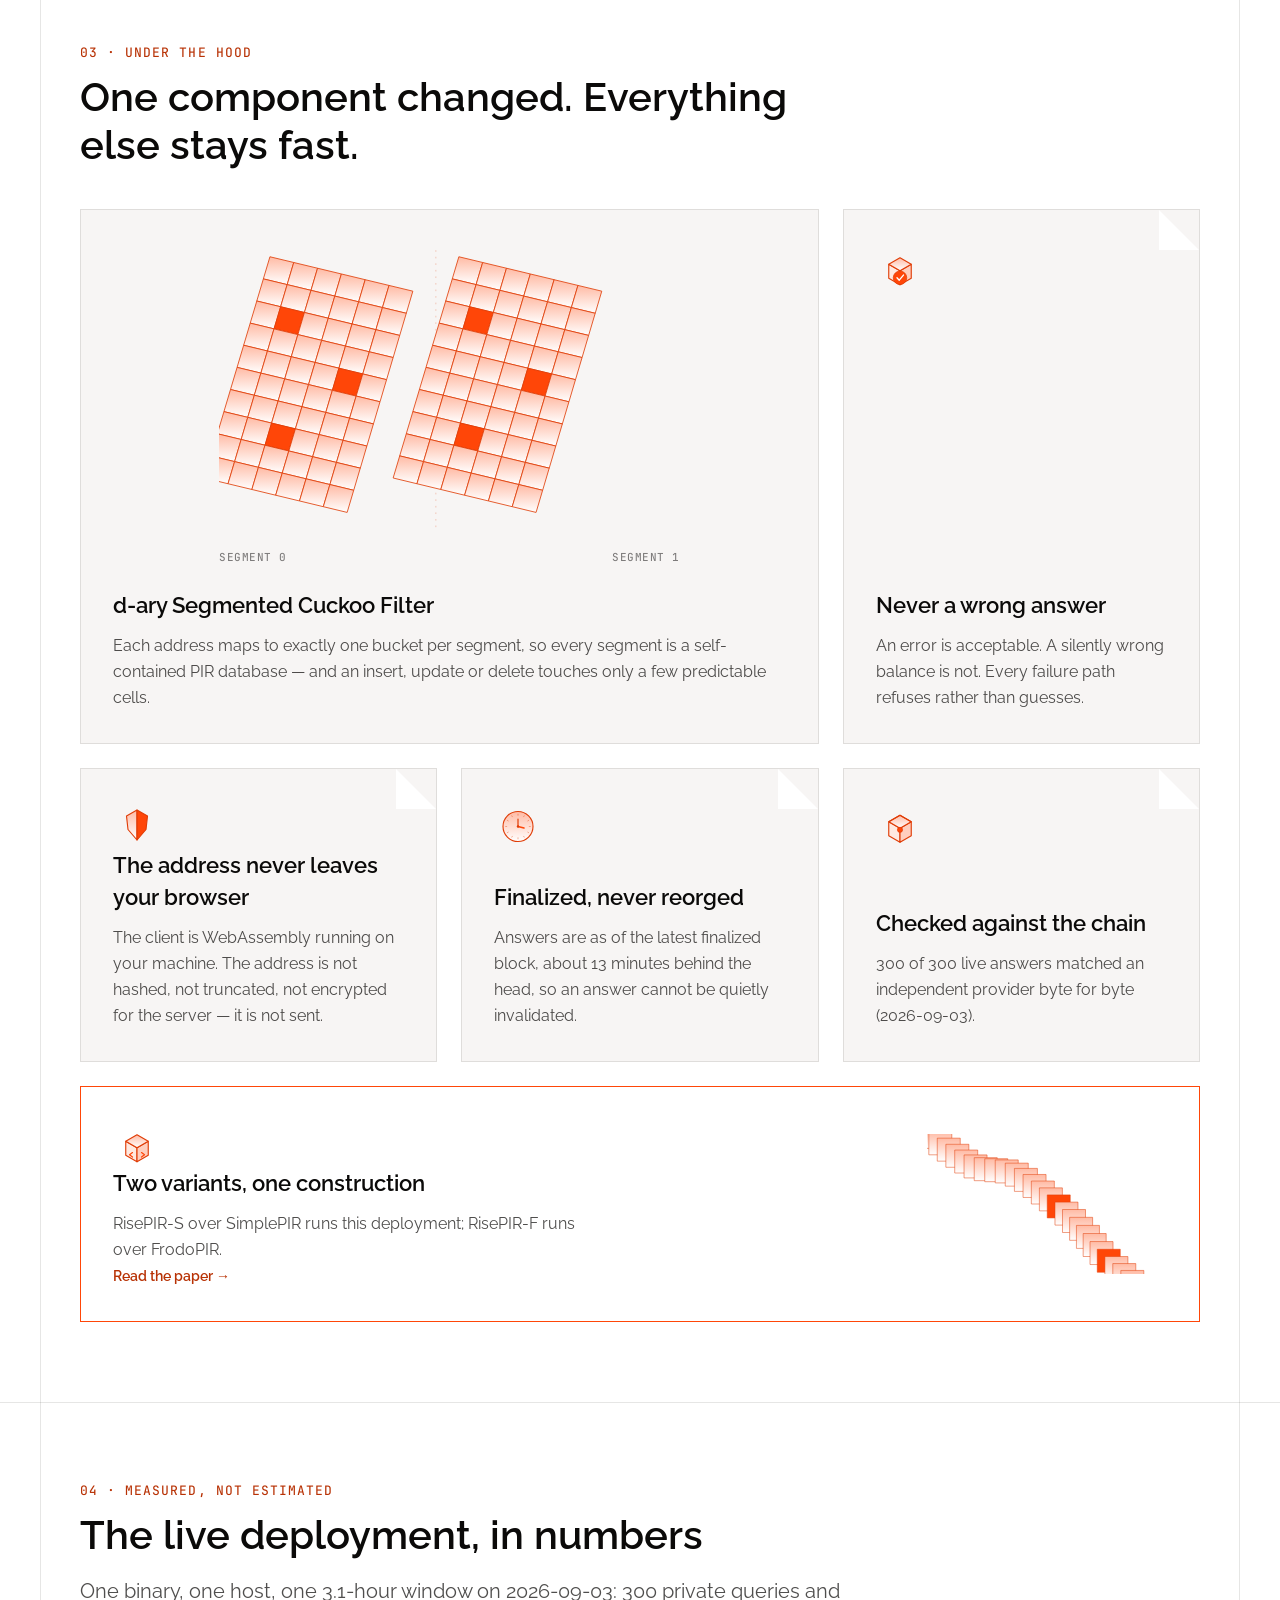
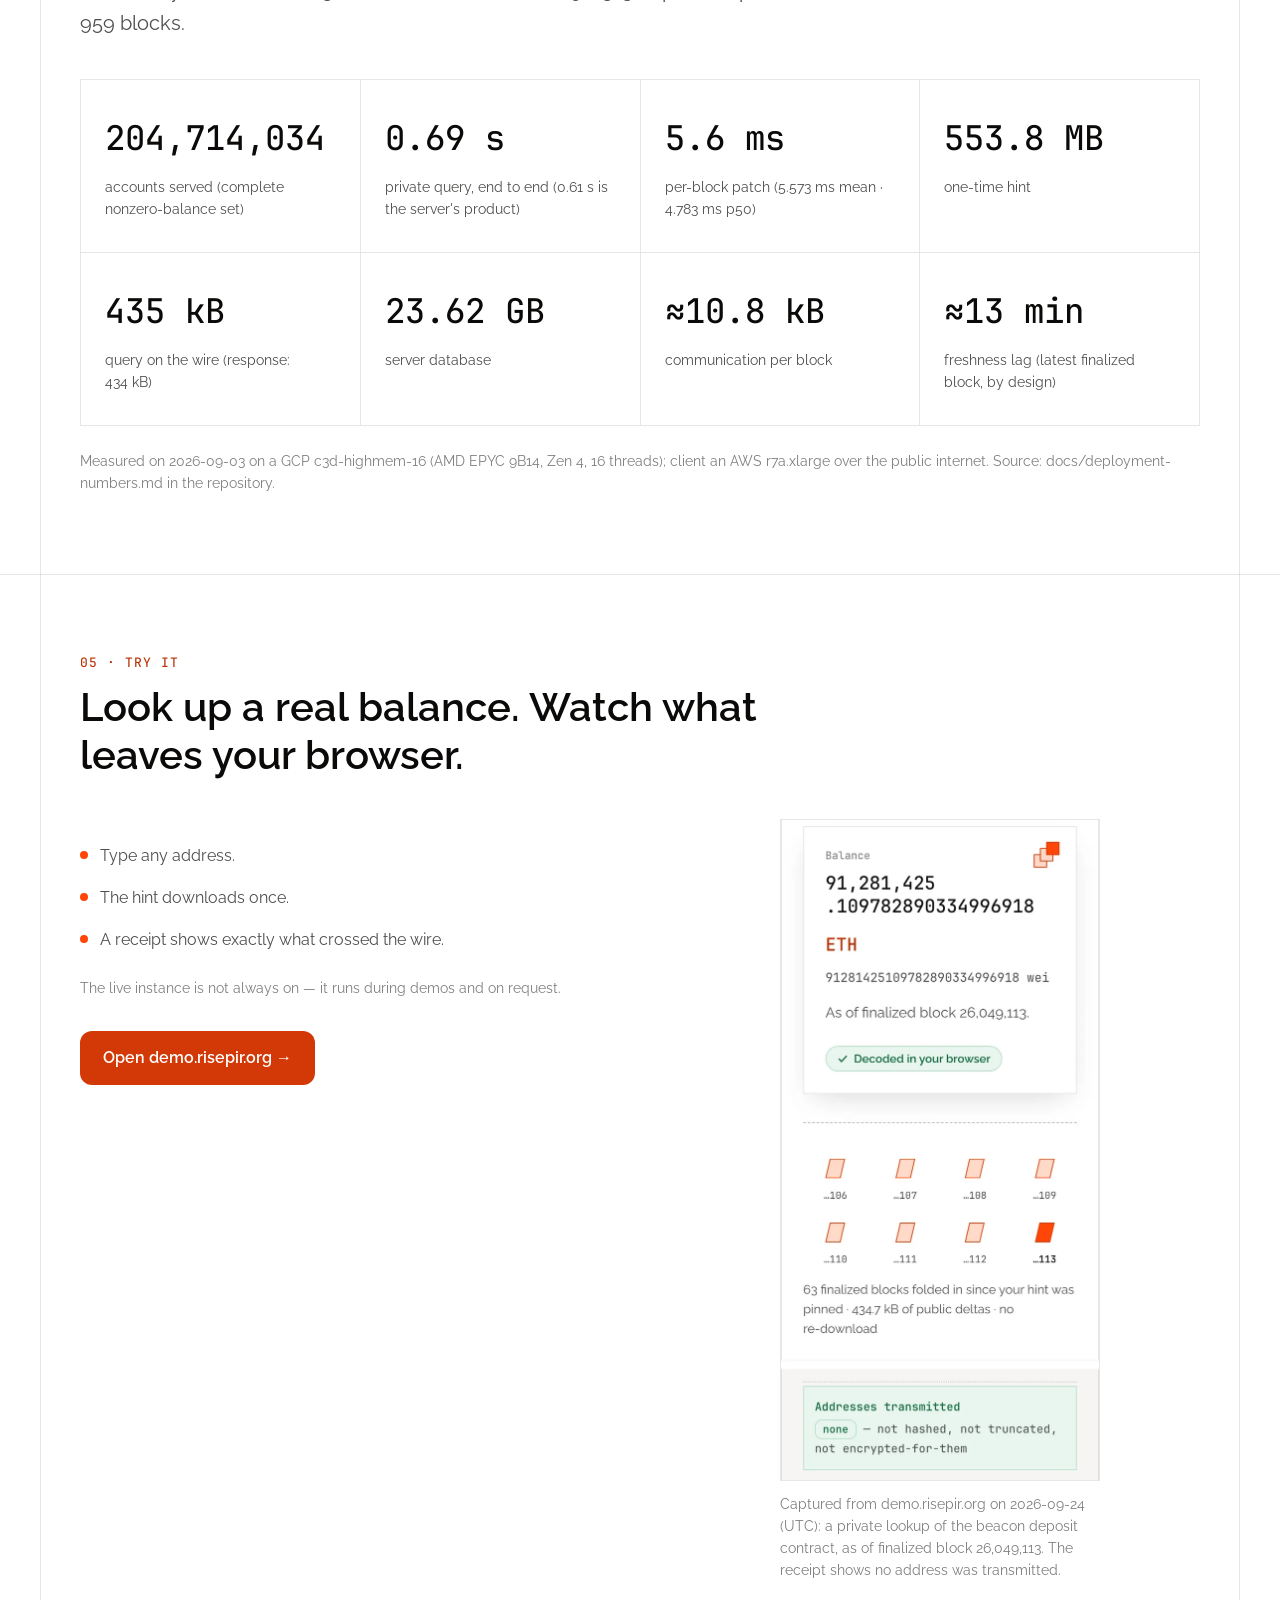
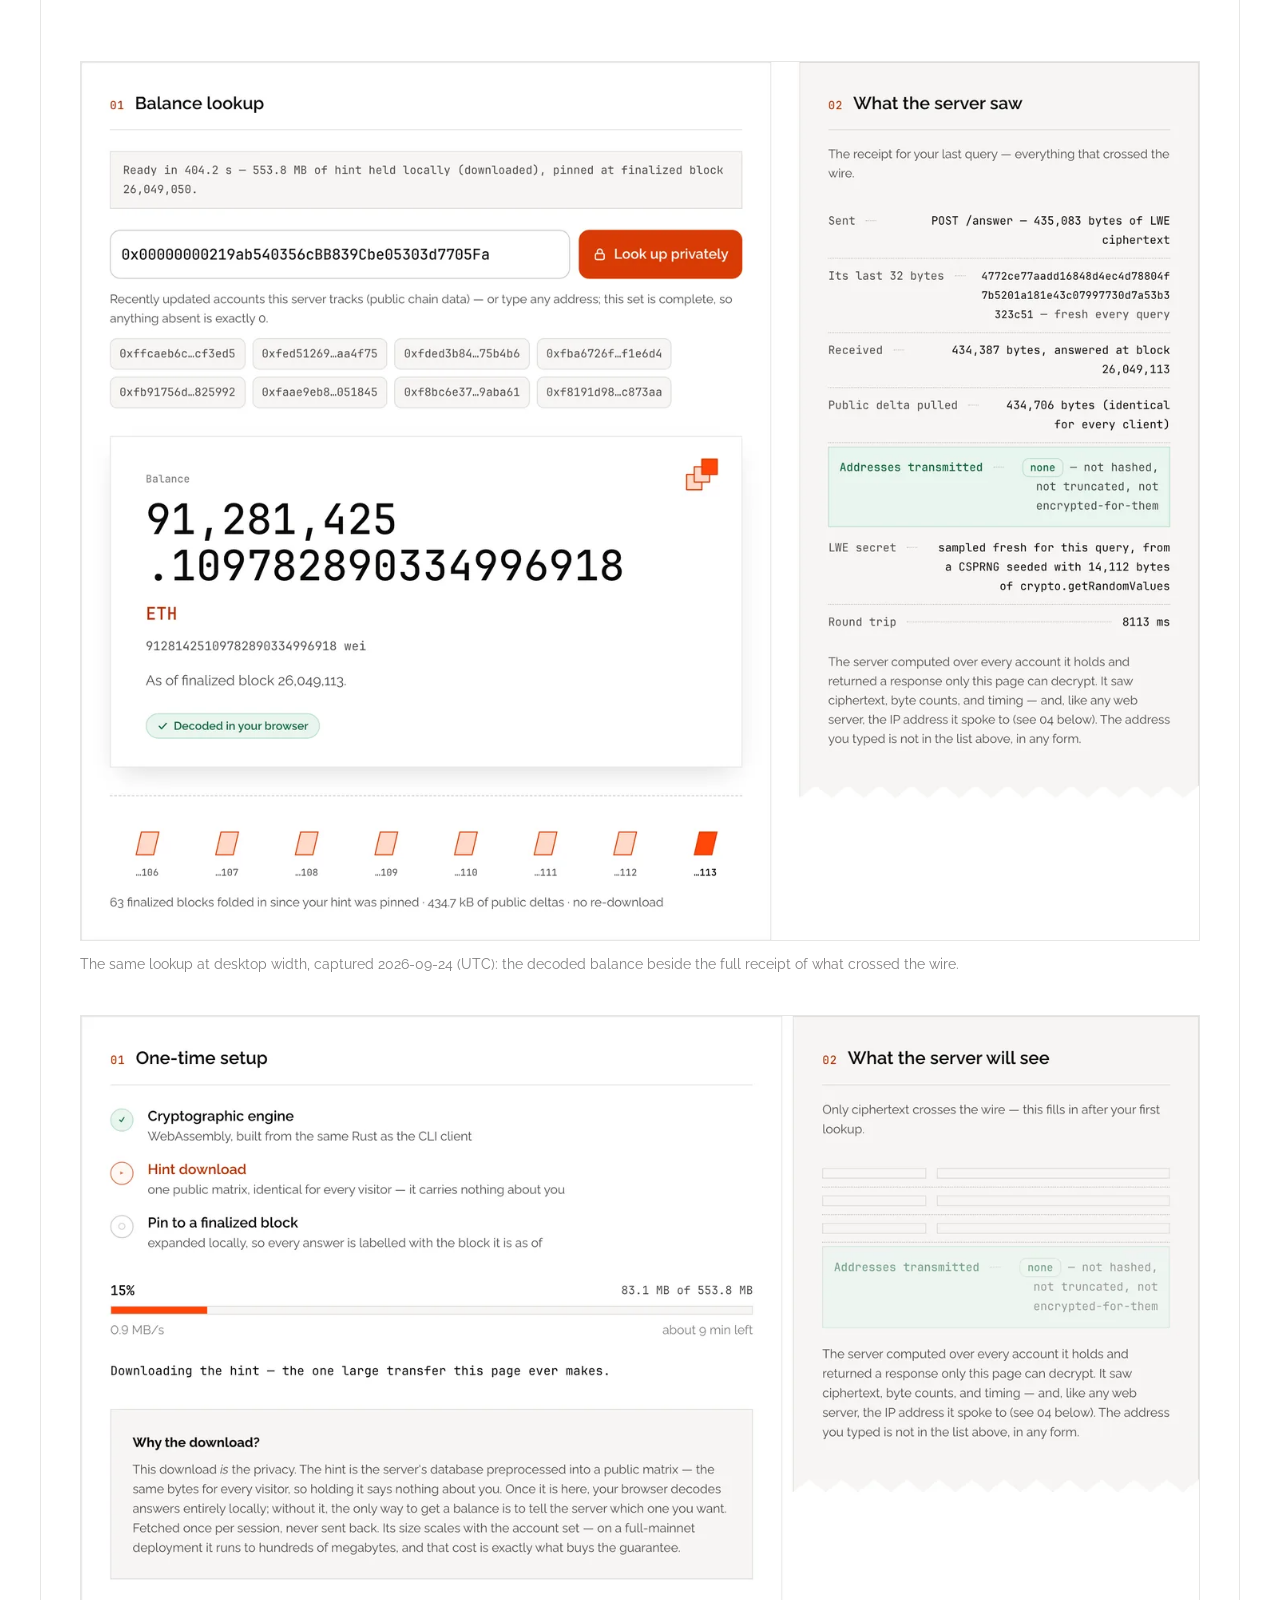
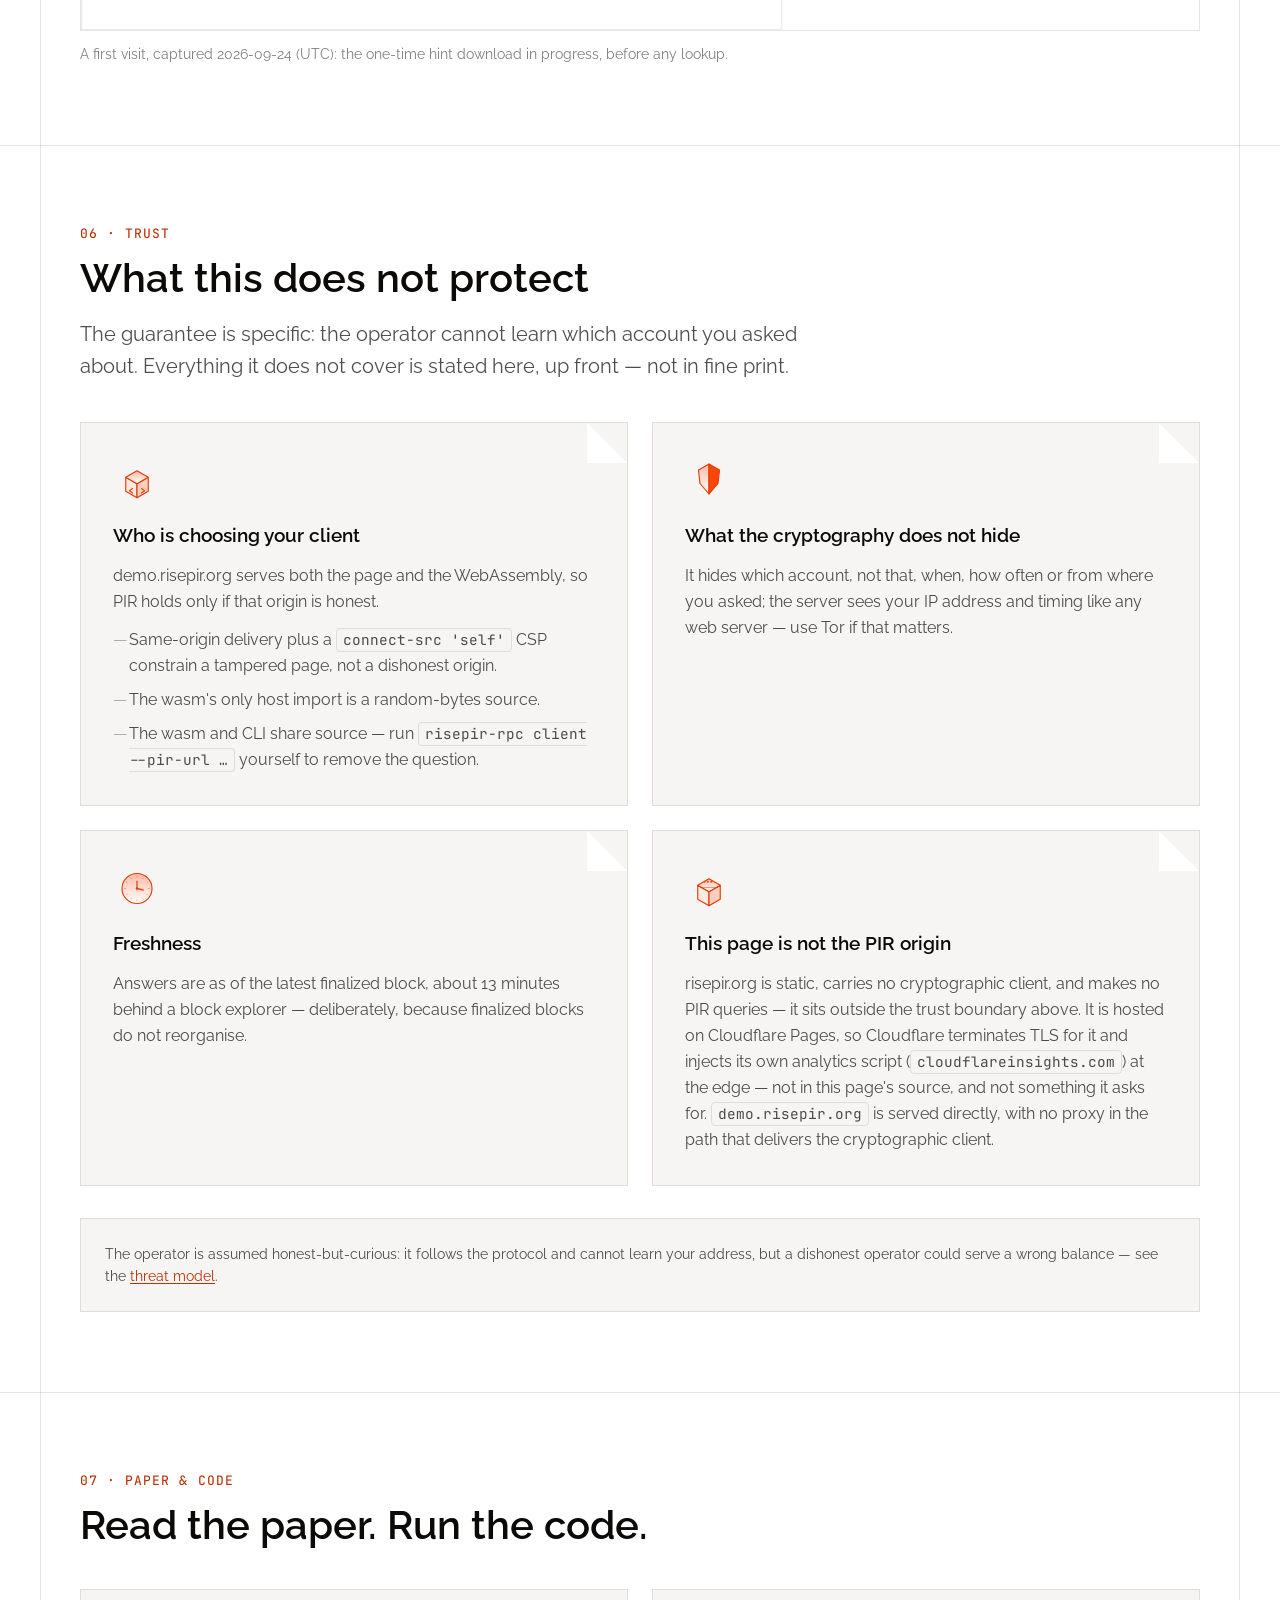
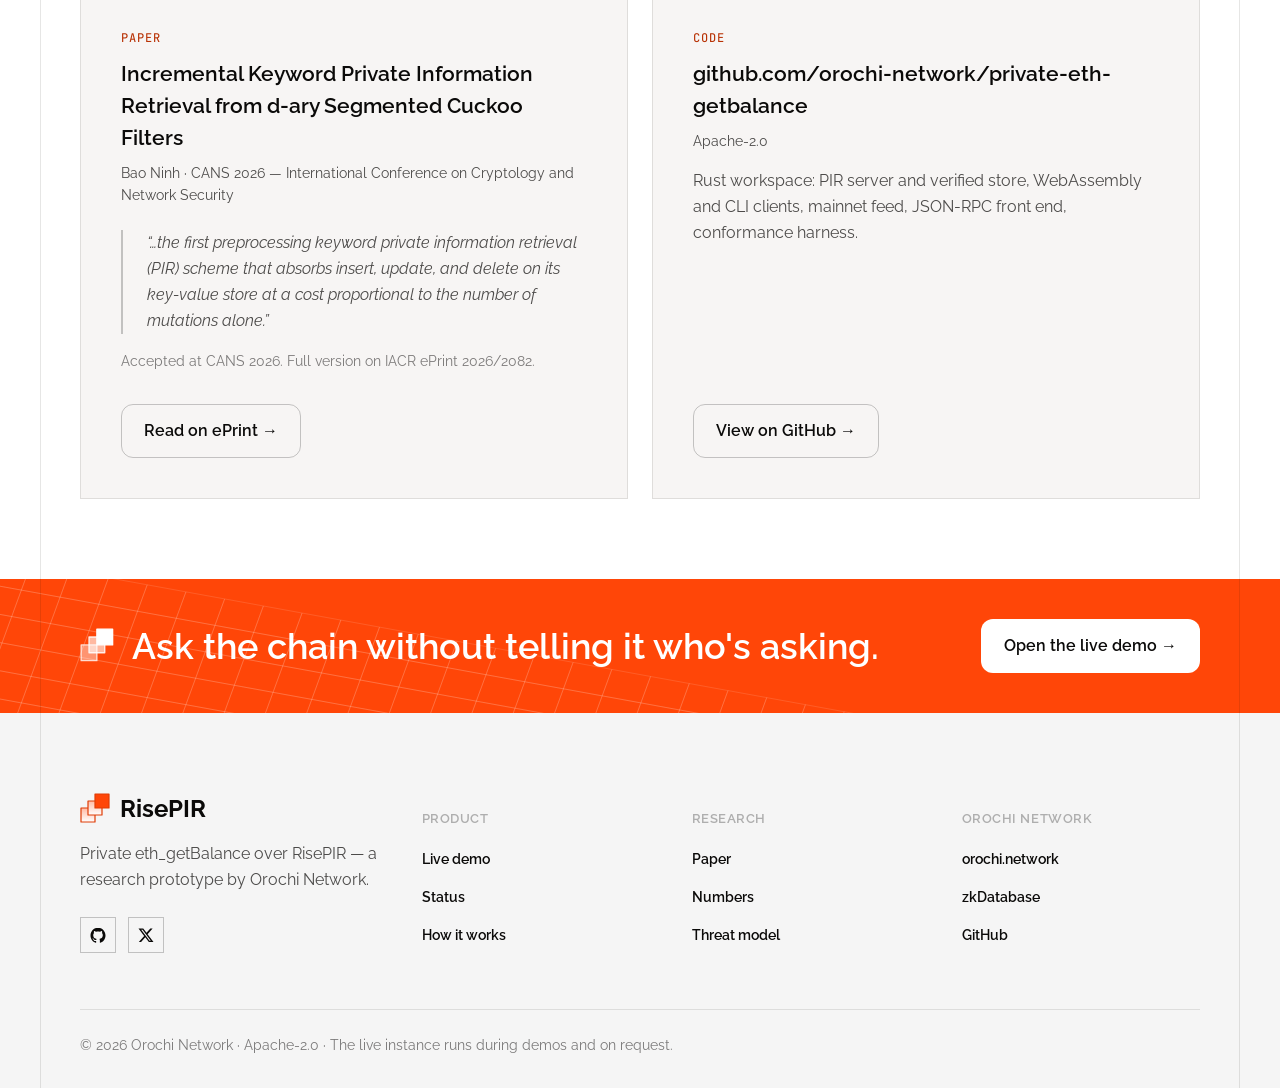
==== commit a8cf47f0: "docs(site): name the measurement host and the current demo host The stat strip numbers were measured" ====
--- a/site/index.html
+++ b/site/index.html
@@ -10,10 +10,15 @@
 <meta property="og:description" content="LWE keyword-PIR over a d-ary Segmented Cuckoo Filter. The server computes over the entire mainnet balance set to answer one query, and never learns which account was asked.">
 <meta property="og:type" content="website">
 <meta property="og:url" content="https://risepir.org/">
+<meta property="og:image" content="https://risepir.org/assets/social-card.png">
+<meta property="og:image:width" content="1200">
+<meta property="og:image:height" content="630">
+<meta property="og:image:alt" content="RisePIR — Private eth_getBalance for Ethereum mainnet. &quot;The chain is public. Only your RPC query needs hiding.&quot;">
+<meta name="twitter:card" content="summary_large_image">
 
 <link rel="canonical" href="https://risepir.org/">
 <link rel="icon" type="image/svg+xml" href="./favicon.svg?v=40e13f9a90">
-<link rel="stylesheet" href="./style.css?v=cd5018d4c0">
+<link rel="stylesheet" href="./style.css?v=3d52746d71">
 </head>
 <body>
 <a class="skip-link" href="#main">Skip to content</a>
@@ -92,7 +97,7 @@
       <div class="stat-cell"><span class="v num">5.6 ms</span><span class="l">to absorb a block</span></div>
       <div class="stat-cell"><span class="v num">none</span><span class="l">addresses sent to the server</span></div>
     </div>
-    <div class="container"><p class="stat-caption">Measured on the live deployment, <span class="nowrap">2026-09-03</span>.</p></div>
+    <div class="container"><p class="stat-caption">Measured on the live deployment, <span class="nowrap">2026-09-03</span>, on a GCP c3d-highmem-16 (AMD EPYC Zen&nbsp;4, 16&nbsp;vCPU, 128&nbsp;GB RAM). The demo now runs on a smaller AWS r8g.xlarge (Graviton4, 4&nbsp;vCPU, 32&nbsp;GB RAM), where a private query took 0.42&nbsp;s on <span class="nowrap">2026-10-06</span>.</p></div>
   </section>
 
   <!-- ============================================================ 01 PATCHED IN PLACE -->
--- a/site/style.css
+++ b/site/style.css
@@ -325,7 +325,7 @@
 .stat-cell:first-child { border-left: none; }
 .stat-cell .v { font: 500 36px/44px var(--font-mono); color: var(--ink); display: block; white-space: nowrap; }
 .stat-cell .l { font: var(--t-small); color: var(--ink-70); margin-top: var(--s-2); display: block; }
-.stat-caption { padding: var(--s-4) 0 0 var(--s-5); font: var(--t-small); color: var(--ink-50); white-space: nowrap; }
+.stat-caption { grid-column: 1 / -1; max-width: 72ch; padding: var(--s-4) 0 0 var(--s-5); font: var(--t-small); color: var(--ink-50); }
 
 /* ---------------------------------------------------------------- section numbering ---- */
 .section-num {
